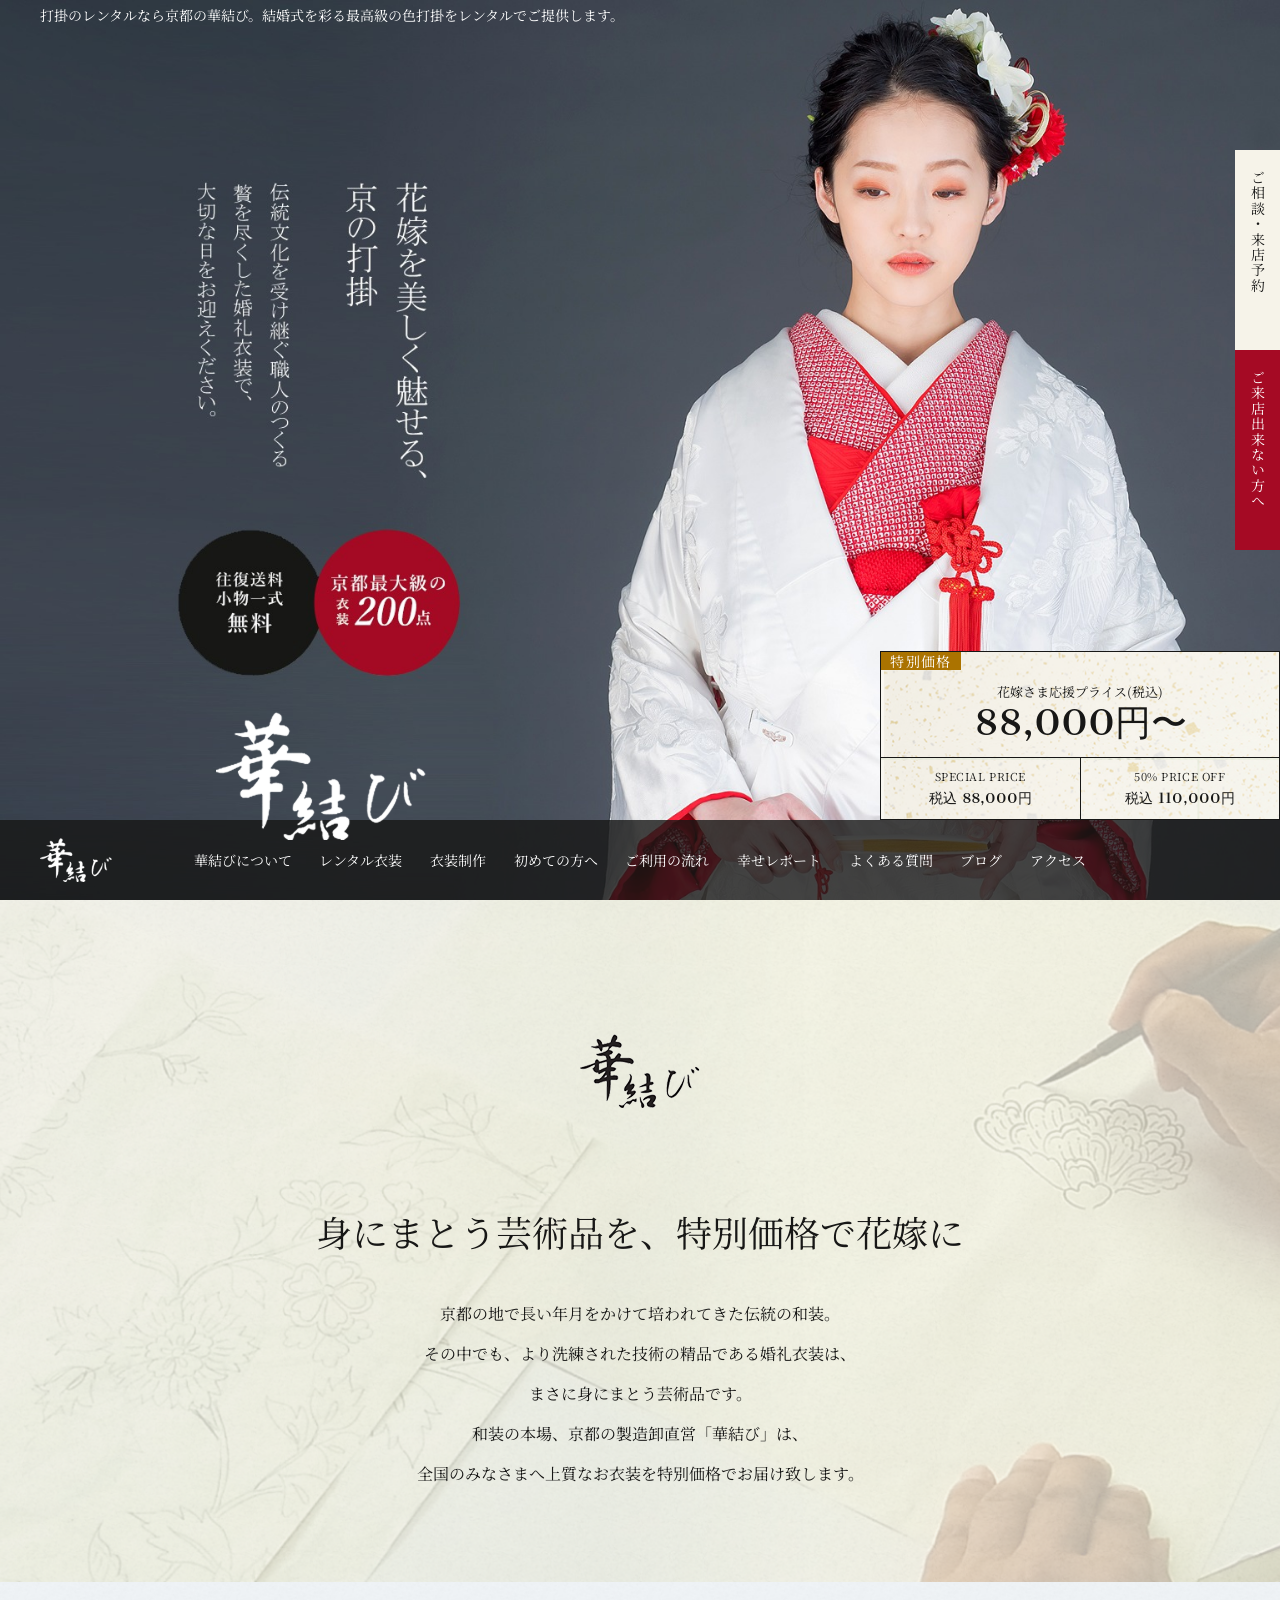
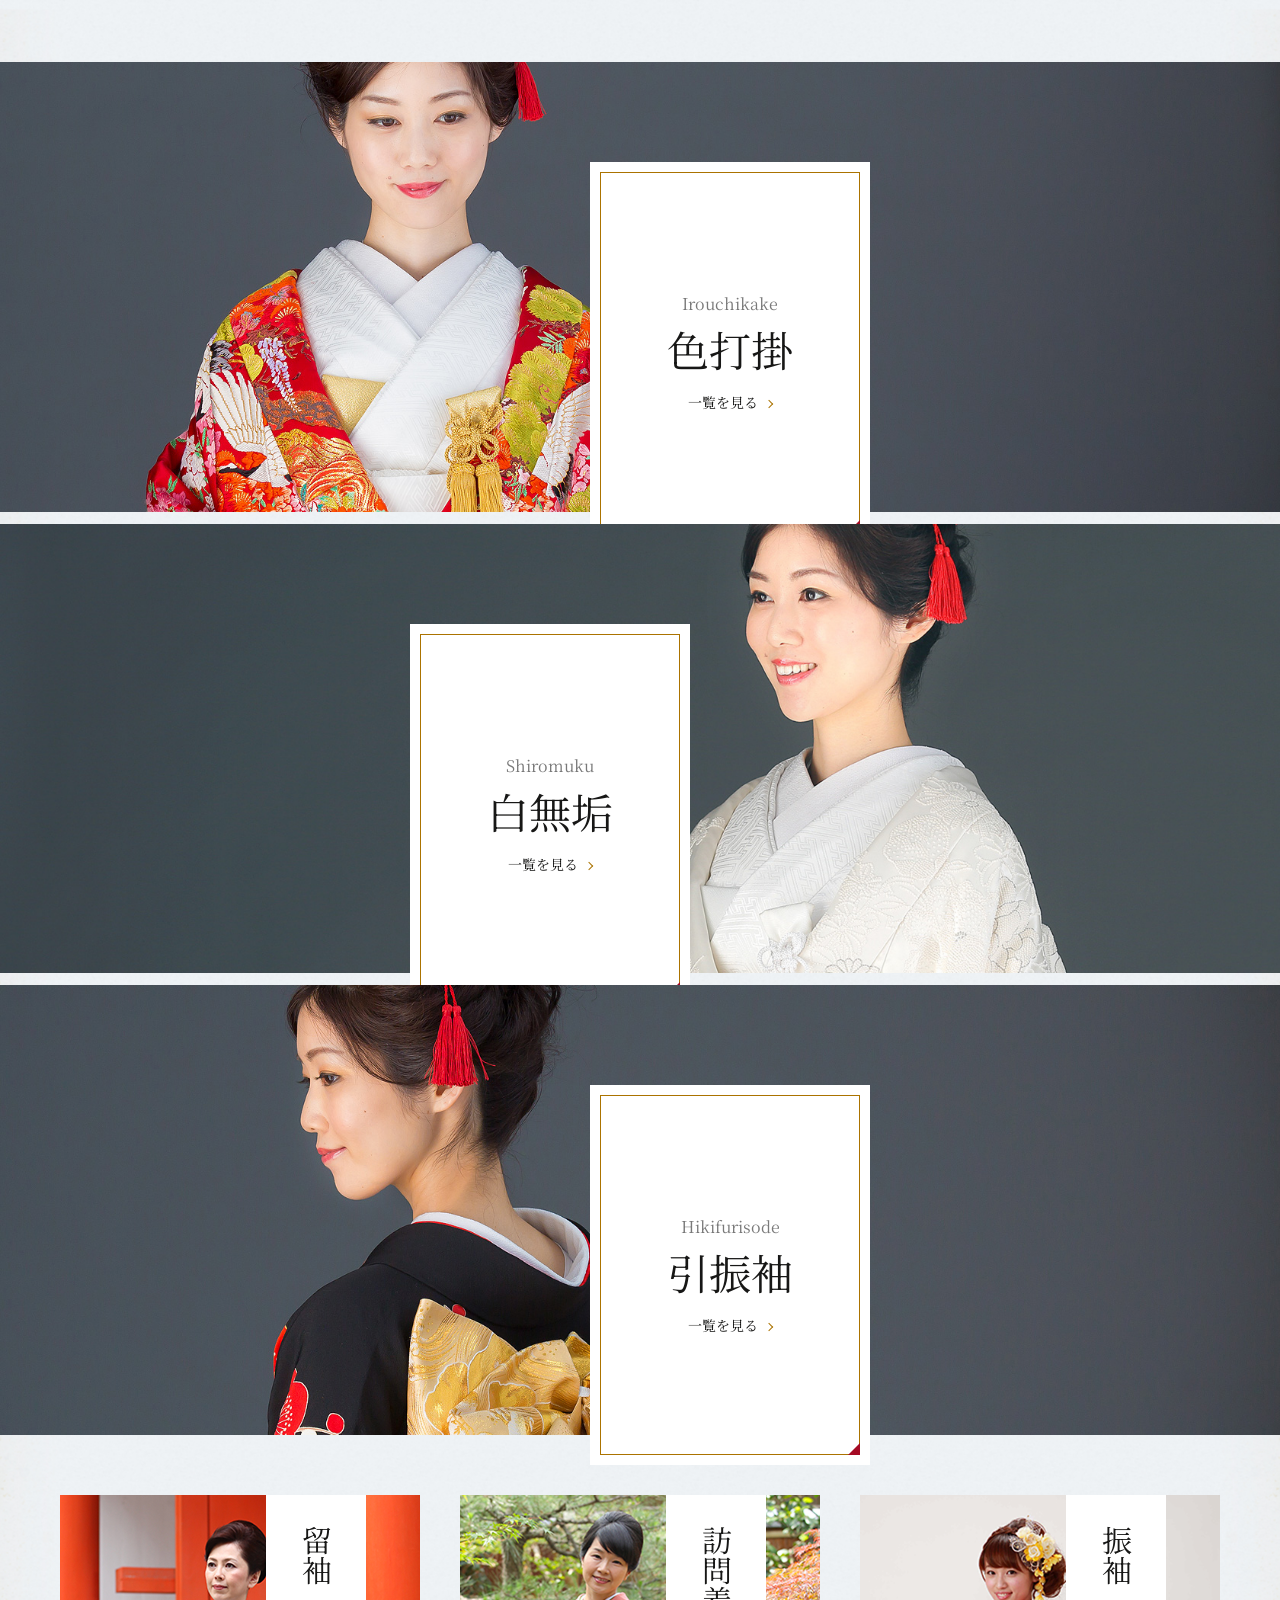
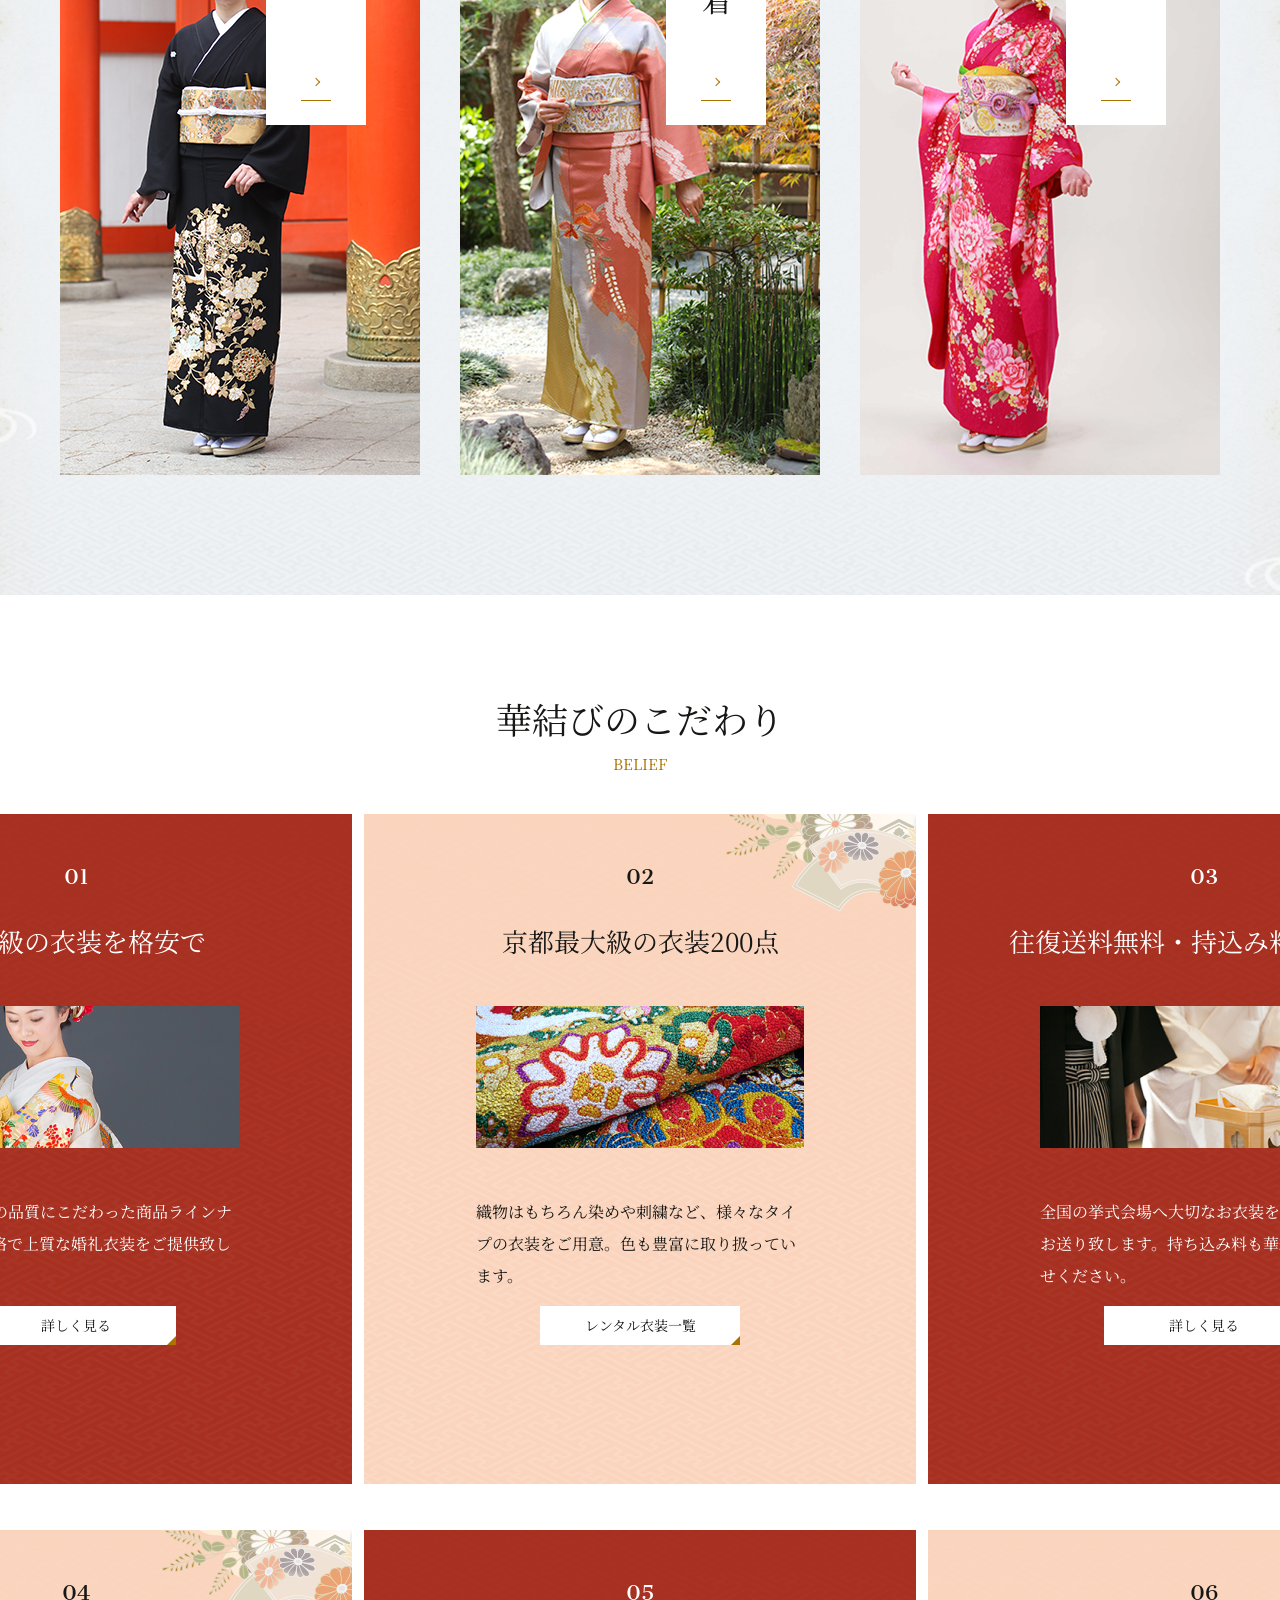
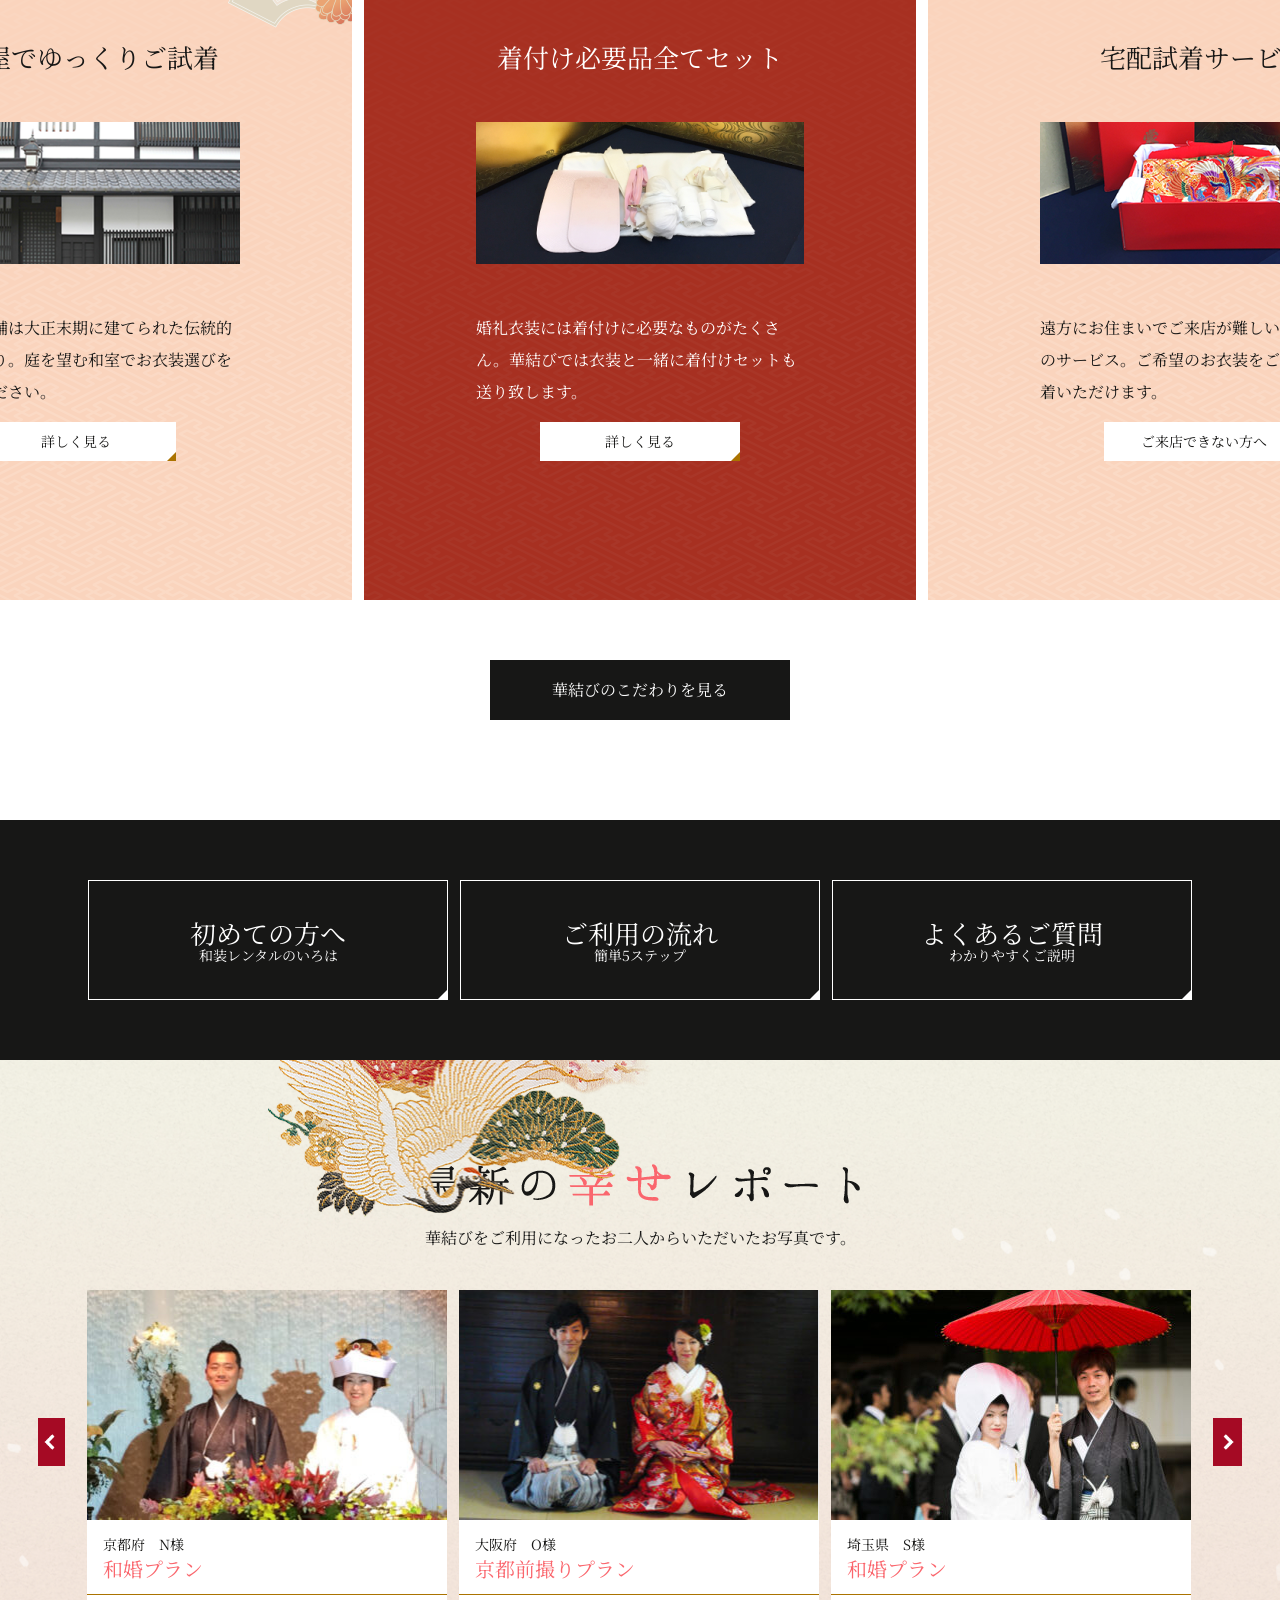
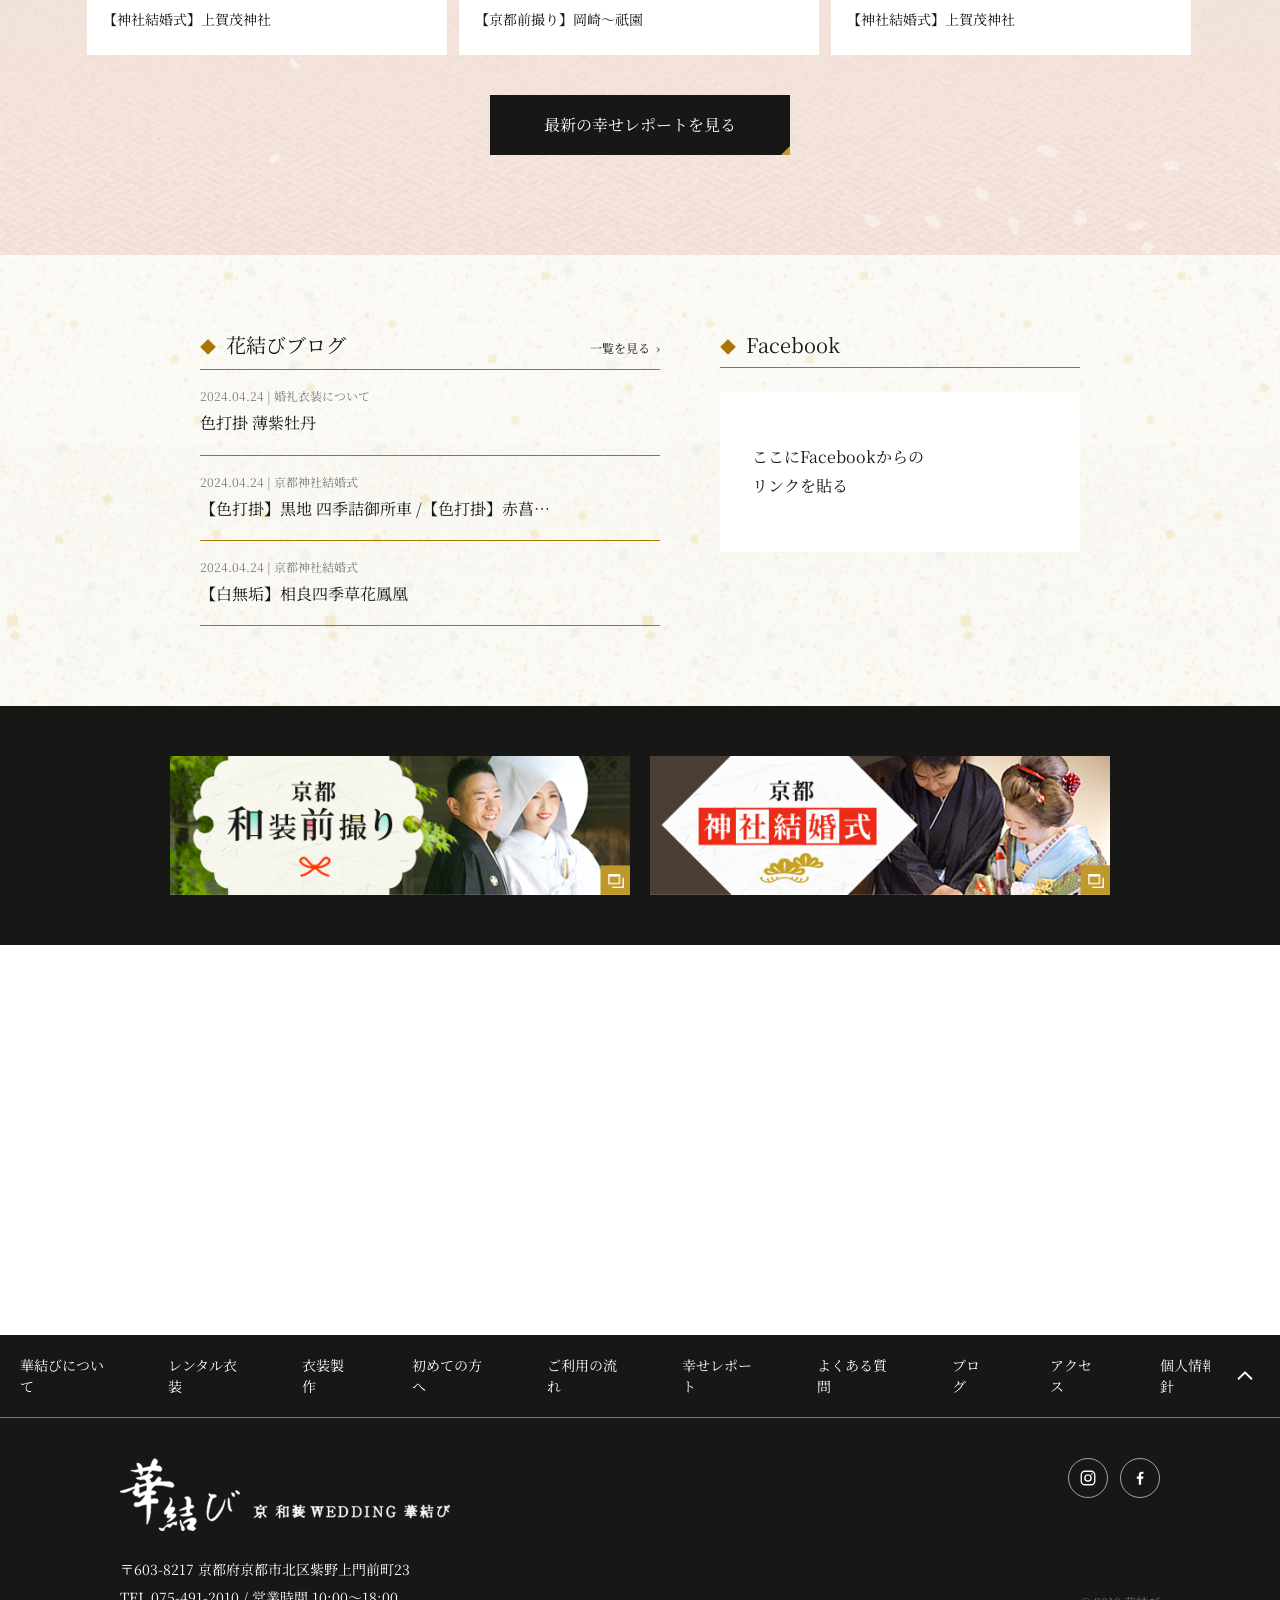
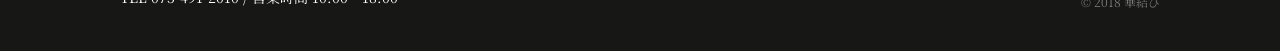
==== index.html @ 70611a01 "feat: 「ご利用の流れ」ページ(pages/flow.html)を作成・完成 STEP1〜5＋末尾の注意事項を p-flow 反復テンプレートで実装。 全5ページの「ご利用の流れ」リンクを flo" ====
<!DOCTYPE html>
<html lang="ja">

<head>
  <meta charset="UTF-8">
  <meta name="viewport" content="width=device-width, initial-scale=1.0">
  <title>華結び-模写</title>
  <link rel="preconnect" href="https://fonts.googleapis.com">
  <link rel="preconnect" href="https://fonts.gstatic.com" crossorigin>
  <link href="https://fonts.googleapis.com/css2?family=Cantata+One&family=Noto+Serif+JP:wght@400&display=swap" rel="stylesheet">

  <link rel="stylesheet" href="css/destyle.css">
  <link rel="stylesheet" href="css/style.css">
</head>

<body>
  <div class="p-mv">
    <div class="l-info">
      <p class="l-info__text">打掛のレンタルなら京都の華結び。結婚式を彩る最高級の色打掛をレンタルでご提供します。</p>
    </div>

    <div class="p-mv__slider">
      <img class="p-mv__slide is-active" src="img/top/img_pc_main01.png" alt="">
      <img class="p-mv__slide" src="img/top/img_pc_main02.png" alt="">
      <img class="p-mv__slide" src="img/top/img_pc_main03.png" alt="">
    </div>

    <header class="l-header">
      <a class="l-header__logo-lg" href="/">
        <img src="img/top/logo_nav01.png" alt="華結び">
      </a>
      <div class="l-header__inner">
        <h1 class="l-header__logo">
          <a href="/">
            <img src="img/top/logo_nav01.png" alt="華結び">
          </a>
        </h1>
        <nav class="l-header__nav">
          <ul class="l-header__list">
            <li class="l-header__item"><a href="pages/about.html">華結びについて</a></li>
            <li class="l-header__item"><a href="pages/rental.html">レンタル衣装</a></li>
            <li class="l-header__item"><a href="pages/production.html">衣装制作</a></li>
            <li class="l-header__item"><a href="pages/first.html">初めての方へ</a></li>
            <li class="l-header__item"><a href="pages/flow.html">ご利用の流れ</a></li>
            <li class="l-header__item"><a href="#">幸せレポート</a></li>
            <li class="l-header__item"><a href="#">よくある質問</a></li>
            <li class="l-header__item"><a href="#">ブログ</a></li>
            <li class="l-header__item"><a href="#">アクセス</a></li>
          </ul>
        </nav>
      </div>
    </header>

    <div class="p-price">
      <p class="p-price__label">特別価格</p>
      <p class="p-price__lead">花嫁さま応援プライス(税込)</p>
      <p class="p-price__main">88,000円〜</p>
      <div class="p-price__cols">
        <div class="p-price__col">
          <p class="p-price__col-label">SPECIAL PRICE</p>
          <p class="p-price__col-value">税込 88,000円</p>
        </div>
        <div class="p-price__col">
          <p class="p-price__col-label">50% PRICE OFF</p>
          <p class="p-price__col-value">税込 110,000円</p>
        </div>
      </div>
    </div>

  </div>

  <!-- サイドバー: ビューポート固定。全ページ共通でスクロール中も右端に残す -->
  <div class="p-side">
    <div class="p-side__item p-side__item--contact">
      <div class="p-side__tab">ご相談・来店予約</div>
      <div class="p-side__panel">
        <p class="p-side__lead">お急ぎの方はお電話で</p>
        <p class="p-side__tel">TEL 075-491-2010</p>
        <p class="p-side__hours">受付時間 9:00-18:00</p>
        <a href="#" class="p-side__btn">ご相談・来店予約</a>
      </div>
    </div>
    <div class="p-side__item p-side__item--mail">
      <div class="p-side__tab">ご来店出来ない方へ</div>
      <div class="p-side__panel">
        <p class="p-side__lead">ご遠方に行けなくても大丈夫。<br>ご自宅に試着を郵送します。</p>
        <a href="#" class="p-side__btn">宅配試着サービス</a>
      </div>
    </div>
  </div>

  <section class="p-intro">
    <div class="p-intro__inner">
      <p class="p-intro__logo">
        <img src="img/top/img_intro01.png" alt="華結び">
      </p>
      <h2 class="p-intro__title">身にまとう芸術品を、特別価格で花嫁に</h2>
      <p class="p-intro__text">
        京都の地で長い年月をかけて培われてきた伝統の和装。<br>
        その中でも、より洗練された技術の精品である婚礼衣装は、<br>
        まさに身にまとう芸術品です。<br>
        和装の本場、京都の製造卸直営「華結び」は、<br>
        全国のみなさまへ上質なお衣装を特別価格でお届け致します。        
      </p>
    </div>
  </section>

  <section class="p-rental">
    <div class="p-rental__inner">

      <ul class="p-rental__bands">
        <li class="p-rental__band">
          <a class="p-rental__band-inner" href="#">
            <img class="p-rental__band-img" src="img/top/bg_list_rental01_pc.jpg" alt="">
            <div class="p-rental__card">
              <p class="p-rental__en">Irouchikake</p>
              <h3 class="p-rental__title">色打掛</h3>
              <p class="p-rental__more">一覧を見る</p>
            </div>
          </a>
        </li>
        <li class="p-rental__band p-rental__band--left">
          <a class="p-rental__band-inner" href="#">
            <img class="p-rental__band-img" src="img/top/bg_list_rental02_pc.png" alt="">
            <div class="p-rental__card">
              <p class="p-rental__en">Shiromuku</p>
              <h3 class="p-rental__title">白無垢</h3>
              <p class="p-rental__more">一覧を見る</p>
            </div>
          </a>
        </li>
        <li class="p-rental__band">
          <a class="p-rental__band-inner" href="#">
            <img class="p-rental__band-img" src="img/top/bg_list_rental03_pc.jpg" alt="">
            <div class="p-rental__card">
              <p class="p-rental__en">Hikifurisode</p>
              <h3 class="p-rental__title">引振袖</h3>
              <p class="p-rental__more">一覧を見る</p>
            </div>
          </a>
        </li>
      </ul>

      <ul class="p-rental__subs">
        <li class="p-rental__sub">
          <a class="p-rental__sub-inner" href="#">
            <img class="p-rental__sub-img" src="img/top/img_sub_rental01.jpg" alt="">
            <span class="p-rental__sub-label"><span class="p-rental__sub-text">留袖</span></span>
          </a>
        </li>
        <li class="p-rental__sub">
          <a class="p-rental__sub-inner" href="#">
            <img class="p-rental__sub-img" src="img/top/img_sub_rental02.jpg" alt="">
            <span class="p-rental__sub-label"><span class="p-rental__sub-text">訪問着</span></span>
          </a>
        </li>
        <li class="p-rental__sub">
          <a class="p-rental__sub-inner" href="#">
            <img class="p-rental__sub-img" src="img/top/img_sub_rental03.jpg" alt="">
            <span class="p-rental__sub-label"><span class="p-rental__sub-text">振袖</span></span>
          </a>
        </li>
      </ul>

    </div>
  </section>

  <section class="p-belief">
    <div class="p-belief__head">
      <h2 class="p-belief__title">華結びのこだわり</h2>
      <p class="p-belief__en">BELIEF</p>
    </div>

    <ul class="p-belief__list">
      <li class="p-belief__item">
        <p class="p-belief__num">01</p>
        <h3 class="p-belief__item-title">最高級の衣装を格安で</h3>
        <img class="p-belief__img" src="img/top/img_belief01.jpg" alt="">
        <p class="p-belief__text">全ての衣装の品質にこだわった商品ラインナップ。低価格で上質な婚礼衣装をご提供致します。</p>
        <a class="p-belief__btn" href="#">詳しく見る</a>
      </li>
      <li class="p-belief__item">
        <p class="p-belief__num">02</p>
        <h3 class="p-belief__item-title">京都最大級の衣装200点</h3>
        <img class="p-belief__img" src="img/top/img_belief02.jpg" alt="">
        <p class="p-belief__text">織物はもちろん染めや刺繍など、様々なタイプの衣装をご用意。色も豊富に取り扱っています。</p>
        <a class="p-belief__btn" href="#">レンタル衣装一覧</a>
      </li>
      <li class="p-belief__item">
        <p class="p-belief__num">03</p>
        <h3 class="p-belief__item-title">往復送料無料・持込み料一部負担</h3>
        <img class="p-belief__img" src="img/top/img_belief03.jpg" alt="">
        <p class="p-belief__text">全国の挙式会場へ大切なお衣装を送料無料でお送り致します。持ち込み料も華結びにお任せください。</p>
        <a class="p-belief__btn" href="#">詳しく見る</a>
      </li>
      <li class="p-belief__item">
        <p class="p-belief__num">04</p>
        <h3 class="p-belief__item-title">京町屋でゆっくりご試着</h3>
        <img class="p-belief__img" src="img/top/img_belief04.jpg" alt="">
        <p class="p-belief__text">華結びの店舗は大正末期に建てられた伝統的な京町家造り。庭を望む和室でお衣装選びをお楽しみください。</p>
        <a class="p-belief__btn" href="#">詳しく見る</a>
      </li>
      <li class="p-belief__item">
        <p class="p-belief__num">05</p>
        <h3 class="p-belief__item-title">着付け必要品全てセット</h3>
        <img class="p-belief__img" src="img/top/img_belief05.jpg" alt="">
        <p class="p-belief__text">婚礼衣装には着付けに必要なものがたくさん。華結びでは衣装と一緒に着付けセットも送り致します。</p>
        <a class="p-belief__btn" href="#">詳しく見る</a>
      </li>
      <li class="p-belief__item">
        <p class="p-belief__num">06</p>
        <h3 class="p-belief__item-title">宅配試着サービス</h3>
        <img class="p-belief__img" src="img/top/img_belief06.jpg" alt="">
        <p class="p-belief__text">遠方にお住まいでご来店が難しい方にも安心のサービス。ご希望のお衣装をご自宅でご試着いただけます。</p>
        <a class="p-belief__btn" href="#">ご来店できない方へ</a>
      </li>
    </ul>

    <div class="p-belief__more">
      <a class="p-belief__more-btn" href="#">華結びのこだわりを見る</a>
    </div>
  </section>

  <section class="p-btn-field">
    <ul class="p-btn-field__list">
      <li class="p-btn-field__item">
        <a class="p-btn-field__btn" href="pages/first.html">
          <span class="p-btn-field__title">初めての方へ</span>
          <span class="p-btn-field__sub">和装レンタルのいろは</span>
        </a>
      </li>
      <li class="p-btn-field__item">
        <a class="p-btn-field__btn" href="pages/flow.html">
          <span class="p-btn-field__title">ご利用の流れ</span>
          <span class="p-btn-field__sub">簡単5ステップ</span>
        </a>
      </li>
      <li class="p-btn-field__item">
        <a class="p-btn-field__btn" href="#">
          <span class="p-btn-field__title">よくあるご質問</span>
          <span class="p-btn-field__sub">わかりやすくご説明</span>
        </a>
      </li>
    </ul>
  </section>

  <section class="p-report">
    <img class="p-report__deco" src="img/top/img_report01.png" alt="">
    <div class="p-report__head">
      <h2 class="p-report__title">
        <img src="img/top/tit_report_pc.png" alt="最新の幸せレポート">
      </h2>
      <p class="p-report__lead">華結びをご利用になったお二人からいただいたお写真です。</p>
    </div>

    <div class="p-report__slider">
      <button class="p-report__arrow p-report__arrow--prev" type="button" aria-label="前へ">
        <img src="img/top/ico_prev01.png" alt="">
      </button>

      <div class="p-report__viewport">
        <ul class="p-report__track">
          <li class="p-report__item">
            <a class="p-report__card" href="#">
              <img class="p-report__img" src="img/top/report01.png" alt="">
              <div class="p-report__body">
                <p class="p-report__place">京都府　N様</p>
                <p class="p-report__plan">和婚プラン</p>
                <p class="p-report__detail">【神社結婚式】上賀茂神社</p>
              </div>
            </a>
          </li>
          <li class="p-report__item">
            <a class="p-report__card" href="#">
              <img class="p-report__img" src="img/top/report02.png" alt="">
              <div class="p-report__body">
                <p class="p-report__place">大阪府　O様</p>
                <p class="p-report__plan">京都前撮りプラン</p>
                <p class="p-report__detail">【京都前撮り】岡崎〜祇園</p>
              </div>
            </a>
          </li>
          <li class="p-report__item">
            <a class="p-report__card" href="#">
              <img class="p-report__img" src="img/top/report03.jpg" alt="">
              <div class="p-report__body">
                <p class="p-report__place">埼玉県　S様</p>
                <p class="p-report__plan">和婚プラン</p>
                <p class="p-report__detail">【神社結婚式】上賀茂神社</p>
              </div>
            </a>
          </li>
          <li class="p-report__item">
            <a class="p-report__card" href="#">
              <img class="p-report__img" src="img/top/report04.jpg" alt="">
              <div class="p-report__body">
                <p class="p-report__place">福岡県　O様</p>
                <p class="p-report__plan">和婚プラン</p>
                <p class="p-report__detail">大原野神社で結婚式</p>
              </div>
            </a>
          </li>
          <li class="p-report__item">
            <a class="p-report__card" href="#">
              <img class="p-report__img" src="img/top/report05.jpg" alt="">
              <div class="p-report__body">
                <p class="p-report__place">兵庫県　S様</p>
                <p class="p-report__plan">京都前撮りプラン</p>
                <p class="p-report__detail">相良刺繍の白無垢</p>
              </div>
            </a>
          </li>
        </ul>
      </div>

      <button class="p-report__arrow p-report__arrow--next" type="button" aria-label="次へ">
        <img src="img/top/ico_next01.png" alt="">
      </button>
    </div>

    <div class="p-report__more">
      <a class="p-report__more-btn" href="#">最新の幸せレポートを見る</a>
    </div>
  </section>

  <section class="p-blog">
    <div class="p-blog__inner">
      <!-- 左: ブログ記事リスト -->
      <div class="p-blog__col p-blog__col--blog">
        <div class="p-blog__head">
          <h2 class="p-blog__title">花結びブログ</h2>
          <a class="p-blog__index" href="#">一覧を見る</a>
        </div>
        <ul class="p-blog__list">
          <li class="p-blog__item">
            <a class="p-blog__link" href="#">
              <p class="p-blog__meta">2024.04.24 | 婚礼衣装について</p>
              <h3 class="p-blog__post-title">色打掛 薄紫牡丹</h3>
            </a>
          </li>
          <li class="p-blog__item">
            <a class="p-blog__link" href="#">
              <p class="p-blog__meta">2024.04.24 | 京都神社結婚式</p>
              <h3 class="p-blog__post-title">【色打掛】黒地 四季詰御所車 /【色打掛】赤菖…</h3>
            </a>
          </li>
          <li class="p-blog__item">
            <a class="p-blog__link" href="#">
              <p class="p-blog__meta">2024.04.24 | 京都神社結婚式</p>
              <h3 class="p-blog__post-title">【白無垢】相良四季草花鳳凰</h3>
            </a>
          </li>
        </ul>
      </div>

      <!-- 右: Facebook -->
      <div class="p-blog__col p-blog__col--fb">
        <div class="p-blog__head">
          <h2 class="p-blog__title">Facebook</h2>
        </div>
        <div class="p-blog__fb">
          <p class="p-blog__fb-text">ここにFacebookからの<br>リンクを貼る</p>
        </div>
      </div>
    </div>
  </section>

  <section class="p-cta">
    <ul class="p-cta__list">
      <li class="p-cta__item">
        <a class="p-cta__link" href="#">
          <img src="img/top/bnr_footer01.jpg" alt="京都 和装前撮り">
        </a>
      </li>
      <li class="p-cta__item">
        <a class="p-cta__link" href="#">
          <img src="img/top/bnr_footer02.jpg" alt="京都 神社結婚式">
        </a>
      </li>
    </ul>
  </section>

  <section class="p-map">
    <iframe
      class="p-map__frame"
      src="https://maps.google.com/maps?q=%E4%B8%8A%E8%B3%80%E8%8C%82%E7%A5%9E%E7%A4%BE&output=embed"
      title="アクセスマップ"
      loading="lazy"
      allowfullscreen></iframe>
  </section>

  <footer class="l-footer">
    <nav class="l-footer__nav">
      <a class="l-footer__pagetop" href="#" aria-label="ページトップへ戻る">
        <svg viewBox="0 0 24 24" width="22" height="22" fill="none" stroke="currentColor" stroke-width="2" aria-hidden="true">
          <path d="M5 15l7-7 7 7" stroke-linecap="round" stroke-linejoin="round" />
        </svg>
      </a>
      <ul class="l-footer__list">
        <li class="l-footer__item"><a href="pages/about.html">華結びについて</a></li>
        <li class="l-footer__item"><a href="pages/rental.html">レンタル衣装</a></li>
        <li class="l-footer__item"><a href="pages/production.html">衣装製作</a></li>
        <li class="l-footer__item"><a href="pages/first.html">初めての方へ</a></li>
        <li class="l-footer__item"><a href="pages/flow.html">ご利用の流れ</a></li>
        <li class="l-footer__item"><a href="#">幸せレポート</a></li>
        <li class="l-footer__item"><a href="#">よくある質問</a></li>
        <li class="l-footer__item"><a href="#">ブログ</a></li>
        <li class="l-footer__item"><a href="#">アクセス</a></li>
        <li class="l-footer__item"><a href="#">個人情報保護方針</a></li>
      </ul>
    </nav>

    <div class="l-footer__body">
      <div class="l-footer__info">
        <p class="l-footer__logo">
          <img src="img/top/logo02.png" alt="京 和装 WEDDING 華結び">
        </p>
        <address class="l-footer__address">
          〒603-8217 京都府京都市北区紫野上門前町23<br>
          TEL 075-491-2010 / 営業時間 10:00〜18:00
        </address>
      </div>

      <div class="l-footer__side">
        <ul class="l-footer__sns">
          <li class="l-footer__sns-item">
            <a class="l-footer__sns-link" href="#" aria-label="Instagram">
              <svg viewBox="0 0 24 24" width="18" height="18" fill="none" stroke="currentColor" stroke-width="1.8" aria-hidden="true">
                <rect x="3" y="3" width="18" height="18" rx="5" />
                <circle cx="12" cy="12" r="4.2" />
                <circle cx="17.2" cy="6.8" r="1.1" fill="currentColor" stroke="none" />
              </svg>
            </a>
          </li>
          <li class="l-footer__sns-item">
            <a class="l-footer__sns-link" href="#" aria-label="Facebook">
              <svg viewBox="0 0 24 24" width="18" height="18" fill="currentColor" aria-hidden="true">
                <path d="M13.5 21v-8h2.7l.4-3.1h-3.1V7.9c0-.9.25-1.5 1.5-1.5h1.6V3.6c-.3 0-1.2-.1-2.3-.1-2.3 0-3.9 1.4-3.9 4v2.4H7.7V13h2.7v8h3.1z" />
              </svg>
            </a>
          </li>
        </ul>
        <p class="l-footer__copy">© 2018 華結び</p>
      </div>
    </div>
  </footer>

  <script src="js/main.js"></script>
</body>

</html>
---- css/destyle.css ----
/*! destyle.css v4.0.1 | MIT License | https://github.com/nicolas-cusan/destyle.css */

/* Reset box-model and set borders */
/* ============================================ */

*,
::before,
::after {
  box-sizing: border-box;
  border-style: solid;
  border-width: 0;
  min-width: 0;
}

/* Document */
/* ============================================ */

/**
 * 1. Correct the line height in all browsers.
 * 2. Prevent adjustments of font size after orientation changes in iOS.
 * 3. Remove gray overlay on links for iOS.
 */

html {
  line-height: 1.15; /* 1 */
  -webkit-text-size-adjust: 100%; /* 2 */
  -webkit-tap-highlight-color: transparent; /* 3*/
}

/* Sections */
/* ============================================ */

/**
 * Remove the margin in all browsers.
 */

body {
  margin: 0;
}

/**
 * Render the `main` element consistently in IE.
 */

main {
  display: block;
}

/* Vertical rhythm */
/* ============================================ */

p,
table,
blockquote,
address,
pre,
iframe,
form,
figure,
dl {
  margin: 0;
}

/* Headings */
/* ============================================ */

h1,
h2,
h3,
h4,
h5,
h6 {
  font-size: inherit;
  font-weight: inherit;
  margin: 0;
}

/* Lists (enumeration) */
/* ============================================ */

ul,
ol {
  margin: 0;
  padding: 0;
  list-style: none;
}

/* Lists (definition) */
/* ============================================ */

dt {
  font-weight: bold;
}

dd {
  margin-left: 0;
}

/* Grouping content */
/* ============================================ */

/**
 * 1. Add the correct box sizing in Firefox.
 * 2. Show the overflow in Edge and IE.
 */

hr {
  box-sizing: content-box; /* 1 */
  height: 0; /* 1 */
  overflow: visible; /* 2 */
  border-top-width: 1px;
  margin: 0;
  clear: both;
  color: inherit;
}

/**
 * 1. Correct the inheritance and scaling of font size in all browsers.
 * 2. Correct the odd `em` font sizing in all browsers.
 */

pre {
  font-family: monospace, monospace; /* 1 */
  font-size: inherit; /* 2 */
}

address {
  font-style: inherit;
}

/* Text-level semantics */
/* ============================================ */

/**
 * Remove the gray background on active links in IE 10.
 */

a {
  background-color: transparent;
  text-decoration: none;
  color: inherit;
}

/**
 * 1. Remove the bottom border in Chrome 57-
 * 2. Add the correct text decoration in Chrome, Edge, IE, Opera, and Safari.
 */

abbr[title] {
  text-decoration: underline dotted; /* 2 */
}

/**
 * Add the correct font weight in Chrome, Edge, and Safari.
 */

b,
strong {
  font-weight: bolder;
}

/**
 * 1. Correct the inheritance and scaling of font size in all browsers.
 * 2. Correct the odd `em` font sizing in all browsers.
 */

code,
kbd,
samp {
  font-family: monospace, monospace; /* 1 */
  font-size: inherit; /* 2 */
}

/**
 * Add the correct font size in all browsers.
 */

small {
  font-size: 80%;
}

/**
 * Prevent `sub` and `sup` elements from affecting the line height in
 * all browsers.
 */

sub,
sup {
  font-size: 75%;
  line-height: 0;
  position: relative;
  vertical-align: baseline;
}

sub {
  bottom: -0.25em;
}

sup {
  top: -0.5em;
}

/* Replaced content */
/* ============================================ */

/**
 * Prevent vertical alignment issues.
 */

svg,
img,
embed,
object,
iframe {
  vertical-align: bottom;
}

/* Forms */
/* ============================================ */

/**
 * Reset form fields to make them styleable.
 * 1. Make form elements stylable across systems iOS especially.
 * 2. Inherit text-transform from parent.
 */

button,
input,
optgroup,
select,
textarea {
  -webkit-appearance: none; /* 1 */
  appearance: none;
  vertical-align: middle;
  color: inherit;
  font: inherit;
  background: transparent;
  padding: 0;
  margin: 0;
  border-radius: 0;
  text-align: inherit;
  text-transform: inherit; /* 2 */
}

/**
 * Correct cursors for clickable elements.
 */

button,
[type="button"],
[type="reset"],
[type="submit"] {
  cursor: pointer;
}

button:disabled,
[type="button"]:disabled,
[type="reset"]:disabled,
[type="submit"]:disabled {
  cursor: default;
}

/**
 * Improve outlines for Firefox and unify style with input elements & buttons.
 */

:-moz-focusring {
  outline: auto;
}

select:disabled {
  opacity: inherit;
}

/**
 * Remove padding
 */

option {
  padding: 0;
}

/**
 * Reset to invisible
 */

fieldset {
  margin: 0;
  padding: 0;
  min-width: 0;
}

legend {
  padding: 0;
}

/**
 * Add the correct vertical alignment in Chrome, Firefox, and Opera.
 */

progress {
  vertical-align: baseline;
}

/**
 * Remove the default vertical scrollbar in IE 10+.
 */

textarea {
  overflow: auto;
}

/**
 * Correct the cursor style of increment and decrement buttons in Chrome.
 */

[type="number"]::-webkit-inner-spin-button,
[type="number"]::-webkit-outer-spin-button {
  height: auto;
}

/**
 * Correct the outline style in Safari.
 */

[type="search"] {
  outline-offset: -2px; /* 1 */
}

/**
 * Remove the inner padding in Chrome and Safari on macOS.
 */

[type="search"]::-webkit-search-decoration {
  -webkit-appearance: none;
}

/**
 * 1. Correct the inability to style clickable types in iOS and Safari.
 * 2. Fix font inheritance.
 */

::-webkit-file-upload-button {
  -webkit-appearance: button; /* 1 */
  font: inherit; /* 2 */
}

/**
 * Fix appearance for Firefox
 */
[type="number"] {
  -moz-appearance: textfield;
}

/**
 * Clickable labels
 */

label[for] {
  cursor: pointer;
}

/* Interactive */
/* ============================================ */

/*
 * Add the correct display in Edge, IE 10+, and Firefox.
 */

details {
  display: block;
}

/*
 * Add the correct display in all browsers.
 */

summary {
  display: list-item;
}

/*
 * Remove outline for editable content.
 */

[contenteditable]:focus {
  outline: auto;
}

/* Tables */
/* ============================================ */

/**
1. Correct table border color inheritance in all Chrome and Safari.
*/

table {
  border-color: inherit; /* 1 */
  border-collapse: collapse;
}

caption {
  text-align: left;
}

td,
th {
  vertical-align: top;
  padding: 0;
}

th {
  text-align: left;
  font-weight: bold;
}
---- css/style.css ----
@charset "UTF-8";
html {
  font-size: 62.5%;
  scroll-behavior: smooth;
}

body {
  color: #171716;
  background-color: #ffffff;
  font-family: "Noto Serif JP", serif;
  font-weight: 400;
  font-size: 1.6rem;
  line-height: 1.5;
}

img {
  max-width: 100%;
  height: auto;
}

.l-header {
  position: absolute;
  left: 0;
  bottom: 0;
  width: 100%;
  height: 8rem;
  z-index: 30;
  background-color: rgba(23, 23, 22, 0.8);
  color: #ffffff;
}
.l-header__inner {
  display: flex;
  align-items: center;
  justify-content: space-between;
  height: 100%;
  padding: 0 4rem;
}
.l-header__inner::after {
  content: "";
  width: 14rem;
}
.l-header__logo {
  width: 14rem;
  line-height: 0;
}
.l-header__logo img {
  height: 4.4rem;
  width: auto;
}
.l-header__logo-lg {
  position: absolute;
  left: 21.6rem;
  bottom: 6rem;
  width: 21rem;
  line-height: 0;
}
.l-header__logo-lg img {
  width: 100%;
}
.l-header:not(.is-fixed):not(.l-header--page) .l-header__logo {
  visibility: hidden;
}
.l-header.is-fixed {
  position: fixed;
  top: 0;
  bottom: auto;
}
.l-header--page {
  position: fixed;
  top: 0;
  bottom: auto;
}
.l-header.is-fixed .l-header__logo-lg {
  display: none;
}
.l-header__nav {
  flex: 1;
}
.l-header__list {
  display: flex;
  align-items: center;
  justify-content: space-around;
}
.l-header__item {
  font-size: 1.4rem;
}
.l-header__item a {
  color: #ffffff;
}

.l-info {
  position: absolute;
  top: 0.8rem;
  left: 4rem;
  z-index: 30;
  max-width: 60rem;
  color: #ffffff;
}
.l-info__text {
  font-size: 1.4rem;
  line-height: 1;
  letter-spacing: 0;
}

.l-main {
  padding-top: 8rem;
}

.l-breadcrumb {
  max-width: 168rem;
  margin-inline: auto;
  margin-block: 6rem;
  padding: 6rem 0 1.2rem 41rem;
  color: #9e8846;
  font-size: 1.2rem;
}
.l-breadcrumb__list {
  display: flex;
  flex-wrap: wrap;
  align-items: center;
}
.l-breadcrumb__item {
  display: flex;
  align-items: center;
}
.l-breadcrumb__item:not(:first-child)::before {
  content: "";
  width: 0.4rem;
  height: 0.4rem;
  margin: 0 1rem;
  border-top: 1px solid currentColor;
  border-right: 1px solid currentColor;
  transform: rotate(45deg);
}
.l-breadcrumb__item a {
  color: #171716;
}

.l-footer {
  position: relative;
  background-color: #171716;
  color: #ffffff;
}
.l-footer__pagetop {
  position: absolute;
  top: 50%;
  right: 0;
  transform: translateY(-50%);
  z-index: 1;
  display: flex;
  align-items: center;
  justify-content: center;
  width: 7rem;
  height: 7rem;
  background-color: #171716;
  color: #ffffff;
}
.l-footer__pagetop.is-fixed {
  position: fixed;
  top: auto;
  right: 0;
  bottom: 2.3rem;
  transform: none;
  z-index: 90;
}
.l-footer__nav {
  position: relative;
  display: flex;
  align-items: center;
  min-height: 8rem;
  border-bottom: 1px solid #ab7300;
}
.l-footer__list {
  display: flex;
  justify-content: center;
  gap: 6rem;
  width: 100%;
  padding: 2rem;
  font-size: 1.4rem;
}
.l-footer__body {
  display: flex;
  justify-content: space-between;
  width: 104rem;
  margin: 0 auto;
  padding: 4rem 0;
}
.l-footer__logo img {
  width: 33rem;
}
.l-footer__address {
  margin-top: 2.4rem;
  font-size: 1.4rem;
  line-height: 2;
}
.l-footer__side {
  display: flex;
  flex-direction: column;
  align-items: flex-end;
  justify-content: space-between;
}
.l-footer__sns {
  display: flex;
  gap: 1.2rem;
}
.l-footer__sns-link {
  display: flex;
  align-items: center;
  justify-content: center;
  width: 4rem;
  height: 4rem;
  border: 1px solid rgba(255, 255, 255, 0.6);
  border-radius: 50%;
  color: #ffffff;
}
.l-footer__copy {
  color: #797979;
  font-size: 1.2rem;
}

.p-mv {
  position: relative;
  height: 100vh;
}
.p-mv__slider {
  position: absolute;
  inset: 0;
}
.p-mv__slide {
  position: absolute;
  inset: 0;
  width: 100%;
  height: 100%;
  -o-object-fit: cover;
     object-fit: cover;
  opacity: 0;
  transition: opacity 1s ease;
}
.p-mv__slide.is-active {
  opacity: 1;
}

.p-side {
  position: fixed;
  top: 15rem;
  right: 0;
  z-index: 40;
  overflow: hidden;
}
.p-side__item {
  display: flex;
  align-items: stretch;
  height: 20rem;
  transform: translateX(24rem);
  transition: transform 0.3s ease;
}
.p-side__item:hover {
  transform: translateX(0);
}
.p-side__tab {
  display: flex;
  align-items: center;
  writing-mode: vertical-rl;
  padding: 2rem 1.2rem;
  font-size: 1.4rem;
  letter-spacing: 0.1em;
  cursor: pointer;
}
.p-side__panel {
  display: flex;
  flex-direction: column;
  justify-content: center;
  width: 24rem;
  padding: 2.4rem 2rem;
  text-align: center;
}
.p-side__item--contact .p-side__tab, .p-side__item--contact .p-side__panel {
  background-color: #f6f3e9;
  color: #171716;
}
.p-side__item--mail .p-side__tab, .p-side__item--mail .p-side__panel {
  background-color: #a50a24;
  color: #ffffff;
}
.p-side__lead {
  font-size: 1.4rem;
  line-height: 1.8;
}
.p-side__tel {
  margin-top: 0.8rem;
  font-family: "Cantata One", serif;
  font-size: 2.2rem;
}
.p-side__hours {
  font-size: 1.2rem;
}
.p-side__btn {
  display: inline-block;
  margin-top: 1.6rem;
  padding: 1rem 2rem;
  background-color: #ab7300;
  background-image: url("../img/top/bg_btn01.png");
  background-size: cover;
  background-position: center;
  color: #ffffff;
  font-size: 1.4rem;
}

.p-page-title {
  padding-top: 10rem;
  padding-bottom: 9rem;
  text-align: center;
}
.p-page-title__text {
  font-size: 3rem;
  line-height: 1;
  letter-spacing: 0.1em;
}
.p-page-title__line {
  display: block;
  width: 7rem;
  height: 1px;
  margin: 2.5rem auto 0;
  background-color: #ab7300;
}

.p-about-section {
  max-width: 168rem;
  margin-inline: auto;
}

.p-about-section + .p-about-section {
  margin-top: 6rem;
}

.p-about-intro {
  padding: 10rem 12rem 12rem;
  background-image: url("../img/about/bg_intro01_pc.png");
  background-size: cover;
  background-position: center;
  text-align: center;
}
.p-about-intro__catch {
  font-size: 2.8rem;
  line-height: 1;
  letter-spacing: 0.08em;
}
.p-about-intro__text {
  margin-top: 4rem;
  font-size: 1.6rem;
  line-height: 2.4;
}

.p-about-card {
  text-align: center;
}
.p-about-card__num {
  font-family: "Cantata One", serif;
  font-size: 2rem;
}
.p-about-card__title {
  margin-top: 1.2rem;
  font-size: 2.4rem;
}
.p-about-card__text {
  margin-top: 2.4rem;
  font-size: 1.4rem;
  line-height: 2;
  text-align: left;
}
.p-about-card__btn {
  position: relative;
  display: inline-block;
  margin-top: 3rem;
  padding: 1.4rem 6rem;
  border: 1px solid #171716;
  font-size: 1.4rem;
}
.p-about-card__btn::after {
  content: "";
  position: absolute;
  right: 0;
  bottom: 0;
  border-style: solid;
  border-width: 0 0 0.9rem 0.9rem;
  border-color: transparent transparent #ab7300 transparent;
}

.p-about-block {
  position: relative;
  min-height: 68rem;
  background-size: cover;
  background-position: center;
}
.p-about-block__card {
  position: absolute;
  top: 7rem;
  width: 54rem;
  min-height: 54rem;
  padding: 4rem;
  display: flex;
  flex-direction: column;
  justify-content: center;
  background-color: #ffffff;
}
.p-about-block--01 {
  background-image: url("../img/about/bg_about01.png");
}
.p-about-block--01 .p-about-block__card {
  left: 87rem;
}
.p-about-block--06 {
  background-image: url("../img/about/bg_about06.png");
}
.p-about-block--06 .p-about-block__card {
  left: 30rem;
}

.p-about-cols {
  display: flex;
  align-items: center;
}
.p-about-cols__text {
  width: 79rem;
  padding-inline: 12rem;
}
.p-about-cols__img {
  width: 89rem;
}
.p-about-cols__img img {
  display: block;
  width: 100%;
}
.p-about-cols--reverse {
  flex-direction: row-reverse;
}

.p-price {
  position: absolute;
  right: 0;
  bottom: 8rem;
  z-index: 10;
  width: 40rem;
  padding-top: 1.8rem;
  border: 1px solid #171716;
  background-image: url("../img/top/bg_limited01.jpg");
  background-size: cover;
  background-position: center;
  background-color: #e3e0ce;
  color: #171716;
  text-align: center;
}
.p-price__label {
  position: absolute;
  top: 0;
  left: 0;
  display: flex;
  align-items: center;
  justify-content: center;
  width: 8rem;
  height: 1.8rem;
  background-color: #ab7300;
  color: #ffffff;
  font-size: 1.4rem;
  line-height: 1;
  letter-spacing: 0.1em;
}
.p-price__lead {
  margin-top: 1.2rem;
  font-size: 1.3rem;
}
.p-price__main {
  padding-bottom: 1.2rem;
  font-family: "Cantata One", serif;
  font-size: 3.6rem;
  line-height: 1.2;
}
.p-price__cols {
  display: flex;
  border-top: 1px solid #171716;
  color: #171716;
}
.p-price__col {
  flex: 1;
  padding: 1rem 0.5rem;
}
.p-price__col + .p-price__col {
  border-left: 1px solid #171716;
}
.p-price__col-label {
  font-size: 1.1rem;
  letter-spacing: 0.05em;
}
.p-price__col-value {
  margin-top: 0.4rem;
  font-family: "Cantata One", serif;
  font-size: 1.4rem;
}

.p-intro {
  padding-top: 13.4rem;
  padding-bottom: 8.8rem;
  background-image: url("../img/top/bg_intro02.png");
  background-size: cover;
  background-position: center;
  background-repeat: no-repeat;
  text-align: center;
}
.p-intro__logo {
  line-height: 0;
}
.p-intro__logo img {
  width: 12rem;
}
.p-intro__title {
  margin-top: 10.6rem;
  font-size: 3.6rem;
  line-height: 1;
}
.p-intro__text {
  margin-top: 4.4rem;
  font-size: 1.6rem;
  line-height: 4rem;
}

.p-rental {
  padding: 8rem 0 12rem;
  background-image: url("../img/top/bg_rental02.jpg");
  background-size: cover;
  background-position: center;
  background-repeat: no-repeat;
}
.p-rental__bands {
  display: flex;
  flex-direction: column;
  gap: 1.2rem;
  width: 168rem;
  max-width: 100%;
  margin-inline: auto;
}
.p-rental__band {
  position: relative;
}
.p-rental__band-inner {
  display: block;
  position: relative;
}
.p-rental__band-img {
  display: block;
  width: 100%;
}
.p-rental__card {
  position: absolute;
  top: 10rem;
  right: 41rem;
  display: flex;
  flex-direction: column;
  justify-content: center;
  align-items: center;
  width: 28rem;
  height: 38rem;
  background-color: #ffffff;
  text-align: center;
}
.p-rental__card::before {
  content: "";
  position: absolute;
  inset: 1rem;
  border: 1px solid #ab7300;
  pointer-events: none;
}
.p-rental__band--left .p-rental__card {
  right: auto;
  left: 41rem;
}
.p-rental__en {
  font-size: 1.6rem;
  line-height: 2.1rem;
  color: #797979;
}
.p-rental__title {
  margin-top: 0.8rem;
  font-size: 4.2rem;
  line-height: 5.5rem;
}
.p-rental__more {
  margin-top: 1.6rem;
  font-size: 1.4rem;
  line-height: 1.8rem;
}
.p-rental__more::after {
  content: "";
  display: inline-block;
  width: 0.6rem;
  height: 0.6rem;
  margin-left: 0.8rem;
  border-top: 1px solid #ab7300;
  border-right: 1px solid #ab7300;
  transform: rotate(45deg);
  vertical-align: middle;
}
.p-rental__card::after {
  content: "";
  position: absolute;
  right: 1rem;
  bottom: 1rem;
  border-style: solid;
  border-width: 0 0 1.2rem 1.2rem;
  border-color: transparent transparent #a50a24 transparent;
}
.p-rental__subs {
  display: flex;
  justify-content: center;
  gap: 4rem;
  margin: 6rem auto 0;
}
.p-rental__sub {
  flex-shrink: 0;
  width: 36rem;
}
.p-rental__sub-inner {
  display: block;
  position: relative;
}
.p-rental__sub-img {
  display: block;
  width: 100%;
}
.p-rental__sub-label {
  position: absolute;
  top: 0;
  right: 5.4rem;
  width: 10rem;
  height: 23rem;
  background-color: #ffffff;
}
.p-rental__sub-text {
  position: absolute;
  top: 3rem;
  left: 50%;
  transform: translateX(-50%);
  writing-mode: vertical-rl;
  font-size: 3rem;
  line-height: 3.9rem;
}
.p-rental__sub-label::before {
  content: "";
  position: absolute;
  bottom: 4rem;
  left: 50%;
  width: 0.6rem;
  height: 0.6rem;
  border-top: 1px solid #ab7300;
  border-right: 1px solid #ab7300;
  transform: translateX(-50%) rotate(45deg);
}
.p-rental__sub-label::after {
  content: "";
  position: absolute;
  bottom: 2.4rem;
  left: 50%;
  width: 3rem;
  transform: translateX(-50%);
  border-top: 1px solid #ab7300;
}

.rental-page {
  background-color: #f1f4f7;
}

.p-costume + .p-costume {
  margin-top: 5rem;
}
.p-costume__inner {
  position: relative;
  width: 168rem;
  max-width: 100%;
  margin-inline: auto;
}
.p-costume__img {
  display: block;
  width: 100%;
}
.p-costume__box {
  position: absolute;
  top: 7.5rem;
  left: 100rem;
  width: 57rem;
  min-height: 53rem;
  padding: 1rem;
  display: flex;
  flex-direction: column;
  justify-content: center;
  align-items: center;
  text-align: center;
  background-color: #ffffff;
}
.p-costume--reverse .p-costume__box {
  left: 11rem;
}
.p-costume__box::before {
  content: "";
  position: absolute;
  inset: 1rem;
  border: 1px solid #ab7300;
  pointer-events: none;
}
.p-costume__title {
  font-size: 4.2rem;
  line-height: 5.6rem;
}
.p-costume__text {
  width: 41rem;
  margin-top: 3rem;
  font-size: 1.8rem;
  line-height: 3.6rem;
  text-align: left;
}
.p-costume__more {
  position: relative;
  display: inline-block;
  margin-top: 2.4rem;
  font-size: 1.4rem;
  line-height: 1.8rem;
}
.p-costume__more::before {
  content: "";
  position: absolute;
  left: 0;
  bottom: -0.4rem;
  width: 100%;
  height: 1px;
  background-color: #ab7300;
  transform-origin: center;
  transition: transform 0.3s ease;
}
.p-costume__more:hover::before {
  transform: scaleX(0);
}
.p-costume__more::after {
  content: "";
  display: inline-block;
  width: 0.6rem;
  height: 0.6rem;
  margin-left: 0.8rem;
  border-top: 1px solid #ab7300;
  border-right: 1px solid #ab7300;
  transform: rotate(45deg);
  vertical-align: middle;
}

.p-costume-cols {
  display: flex;
  align-items: stretch;
  width: 110rem;
  max-width: 100%;
  margin-inline: auto;
}
.p-costume + .p-costume-cols {
  margin-top: 18rem;
}
.p-costume-cols--reverse {
  flex-direction: row-reverse;
}
.p-costume-cols__img {
  width: 55rem;
}
.p-costume-cols__img img {
  display: block;
  width: 100%;
}
.p-costume-cols__box {
  position: relative;
  width: 55rem;
  padding: 1rem;
  display: flex;
  flex-direction: column;
  justify-content: center;
  align-items: center;
  text-align: center;
  background-color: #ffffff;
}
.p-costume-cols__box::before {
  content: "";
  position: absolute;
  inset: 1rem;
  border: 1px solid #ab7300;
  pointer-events: none;
}
.p-costume-cols__title {
  font-size: 4.2rem;
  line-height: 5.6rem;
}
.p-costume-cols__text {
  width: 41rem;
  margin-top: 3rem;
  font-size: 1.8rem;
  line-height: 3.6rem;
  text-align: left;
}
.p-costume-cols__more {
  position: relative;
  display: inline-block;
  margin-top: 2.4rem;
  font-size: 1.4rem;
  line-height: 1.8rem;
}
.p-costume-cols__more::before {
  content: "";
  position: absolute;
  left: 0;
  bottom: -0.4rem;
  width: 100%;
  height: 1px;
  background-color: #ab7300;
  transform-origin: center;
  transition: transform 0.3s ease;
}
.p-costume-cols__more:hover::before {
  transform: scaleX(0);
}
.p-costume-cols__more::after {
  content: "";
  display: inline-block;
  width: 0.6rem;
  height: 0.6rem;
  margin-left: 0.8rem;
  border-top: 1px solid #ab7300;
  border-right: 1px solid #ab7300;
  transform: rotate(45deg);
  vertical-align: middle;
}

.p-costume-cols + .l-breadcrumb {
  margin-top: 2rem;
  padding-top: 0;
}

.p-production-nav {
  padding-block: 10rem;
}
.p-production-nav__list {
  display: flex;
  justify-content: center;
  gap: 4rem;
}
.p-production-nav__btn {
  position: relative;
  display: flex;
  justify-content: center;
  align-items: center;
  width: 30rem;
  padding-block: 2rem;
  border: 1px solid #171716;
  font-size: 1.6rem;
  line-height: 1.8rem;
}
.p-production-nav__btn::after {
  content: "";
  position: absolute;
  top: 50%;
  right: 2rem;
  width: 0.7rem;
  height: 0.7rem;
  border-bottom: 1px solid #171716;
  border-right: 1px solid #171716;
  transform: translateY(-70%) rotate(45deg);
}

.p-production-lead {
  scroll-margin-top: calc(8rem + 2rem);
}
.p-production-step + .p-production-lead {
  margin-top: 12rem;
}
.p-production-lead__inner {
  width: 110rem;
  max-width: 100%;
  margin-inline: auto;
  border-top: 1px solid #171716;
  padding-top: 6rem;
  text-align: center;
}
.p-production-lead__title {
  font-size: 3.6rem;
  line-height: 3.6rem;
}
.p-production-lead__lead {
  margin-top: 4rem;
  font-size: 1.6rem;
  line-height: 4rem;
}

.p-production-step {
  width: 110rem;
  max-width: 100%;
  margin-inline: auto;
  margin-top: 5rem;
}
.p-production-step__head {
  position: relative;
  padding: 1.4rem 0;
  background-color: #f1f4f7;
  text-align: center;
}
.p-production-step__num {
  position: absolute;
  left: 2.4rem;
  top: 50%;
  transform: translateY(-50%);
  font-size: 2rem;
}
.p-production-step__title {
  font-size: 2.4rem;
  line-height: 1.4;
}
.p-production-step__text {
  margin-top: 2.4rem;
  font-size: 1.6rem;
  line-height: 3.2rem;
}
.p-production-step__photos {
  margin-top: 2.4rem;
}
.p-production-step__img {
  display: block;
  width: 100%;
}

.p-production-technic {
  width: 110rem;
  max-width: 100%;
  margin-inline: auto;
  margin-top: 6rem;
}
.p-production-technic__list {
  display: grid;
  grid-template-columns: repeat(2, 1fr);
  -moz-column-gap: 4rem;
       column-gap: 4rem;
  row-gap: 6rem;
}
.p-production-technic__img {
  display: block;
  width: 100%;
}
.p-production-technic__title {
  margin-top: 2.4rem;
  font-size: 2.4rem;
  line-height: 1.4;
  text-align: center;
}
.p-production-technic__text {
  margin-top: 2rem;
  font-size: 1.6rem;
  line-height: 3.2rem;
}

.p-first-main__img {
  display: block;
  width: 100%;
}

.p-first-iroha {
  width: 168rem;
  max-width: 100%;
  margin-inline: auto;
  margin-top: 4rem;
  display: flex;
  flex-direction: column;
  justify-content: center;
  align-items: center;
  min-height: 46.4rem;
  padding-inline: 2rem;
  background: url("../img/first/bg_iroha01.jpg") center/cover no-repeat;
  text-align: center;
}
.p-first-iroha__title {
  font-size: 3.2rem;
  line-height: 4.2rem;
}
.p-first-iroha__text {
  margin-top: 4rem;
  font-size: 1.6rem;
  line-height: 4.2rem;
}

.p-first-type {
  width: 110rem;
  max-width: 100%;
  margin-inline: auto;
  margin-top: 10rem;
}
.p-first-type__heading {
  font-size: 3.2rem;
  line-height: 1.4;
  text-align: center;
}
.p-first-type__list {
  display: grid;
  grid-template-columns: repeat(3, 1fr);
  -moz-column-gap: 5rem;
       column-gap: 5rem;
  margin-top: 6rem;
}
.p-first-type__img {
  display: block;
  width: 100%;
}
.p-first-type__title {
  margin-top: 3rem;
  font-size: 2.4rem;
  line-height: 1.4;
  text-align: center;
}
.p-first-type__text {
  margin-top: 2.4rem;
  font-size: 1.6rem;
  line-height: 3.2rem;
}
.p-first-type__btn {
  position: relative;
  display: flex;
  justify-content: center;
  align-items: center;
  margin-top: 4rem;
  padding-block: 1.6rem;
  background-color: #171716;
  color: #ffffff;
  font-size: 1.6rem;
  line-height: 1.8rem;
}
.p-first-type__btn::after {
  content: "";
  position: absolute;
  right: 0;
  bottom: 0;
  width: 1.4rem;
  height: 1.4rem;
  background-color: #ab7300;
  clip-path: polygon(100% 0, 100% 100%, 0 100%);
}

.p-first-choice {
  width: 110rem;
  max-width: 100%;
  margin-inline: auto;
  margin-top: 10rem;
  padding-top: 6rem;
  border-top: 1px solid #e3e0ce;
}
.p-first-choice__heading {
  font-size: 3.2rem;
  line-height: 1.4;
  text-align: center;
}
.p-first-choice__list {
  margin-top: 6rem;
}
.p-first-choice__item {
  display: flex;
  align-items: center;
  -moz-column-gap: 5rem;
       column-gap: 5rem;
}
.p-first-choice__item + .p-first-choice__item {
  margin-top: 6rem;
}
.p-first-choice__item--reverse {
  flex-direction: row-reverse;
}
.p-first-choice__img {
  flex-shrink: 0;
  width: 21rem;
}
.p-first-choice__img img {
  display: block;
  width: 100%;
}
.p-first-choice__body {
  flex: 1;
}
.p-first-choice__title {
  font-size: 2.4rem;
  line-height: 1.4;
}
.p-first-choice__text {
  margin-top: 2.4rem;
  font-size: 1.6rem;
  line-height: 3.2rem;
}

.p-first-option {
  width: 110rem;
  max-width: 100%;
  margin-inline: auto;
  margin-top: 10rem;
  padding-top: 6rem;
  border-top: 1px solid #e3e0ce;
}
.p-first-option__heading {
  font-size: 3.2rem;
  line-height: 1.4;
  text-align: center;
}
.p-first-option__lead {
  margin-top: 3rem;
  font-size: 1.6rem;
  line-height: 1.6;
  text-align: center;
}
.p-first-option__group {
  margin-top: 5rem;
}
.p-first-option__block + .p-first-option__block {
  margin-top: 4rem;
  padding-top: 4rem;
  border-top: 1px solid #171716;
}
.p-first-option__subtitle {
  display: flex;
  align-items: center;
  font-size: 2rem;
  line-height: 1.4;
}
.p-first-option__subtitle::before {
  content: "";
  width: 1rem;
  height: 1rem;
  margin-right: 1rem;
  background-color: #ab7300;
  transform: rotate(45deg);
}
.p-first-option__text {
  margin-top: 1.6rem;
  font-size: 1.4rem;
  line-height: 2.4rem;
}
.p-first-option__img {
  margin-top: 4rem;
}
.p-first-option__img img {
  display: block;
  width: 100%;
}

.p-first-rental {
  margin-top: 10rem;
  padding-block: 8rem;
  background-color: #f1f4f7;
}
.p-first-rental__inner {
  width: 110rem;
  max-width: 100%;
  margin-inline: auto;
}
.p-first-rental__heading {
  font-size: 3.2rem;
  line-height: 1.4;
  text-align: center;
}
.p-first-rental__lead {
  margin-top: 3rem;
  font-size: 1.6rem;
  line-height: 1.8;
  text-align: center;
}
.p-first-rental__flow {
  margin-top: 5rem;
}
.p-first-rental__flow img {
  display: block;
  width: 100%;
}
.p-first-rental__btn-wrap {
  margin-top: 4rem;
  text-align: center;
}
.p-first-rental__btn {
  display: inline-flex;
  justify-content: center;
  align-items: center;
  width: 30rem;
  max-width: 100%;
  padding-block: 2rem;
  background-color: #171716;
  color: #ffffff;
  font-size: 1.6rem;
  line-height: 1.4;
}

.p-first-rental + .l-breadcrumb {
  max-width: none;
  margin-block: 0;
  padding-bottom: 6rem;
  background-color: #f1f4f7;
}

.flow-page {
  background-color: #f1f4f7;
}

.p-flow__inner {
  width: 110rem;
  max-width: 100%;
  margin-inline: auto;
}
.p-flow__panel {
  background-color: #ffffff;
  padding: 6rem;
  scroll-margin-top: 10rem;
}
.p-flow__panel--half {
  flex: 1;
  min-width: 0;
  padding: 4.8rem 4rem;
}
.p-flow__head {
  display: flex;
  align-items: baseline;
  gap: 1rem;
  padding-bottom: 1.6rem;
  border-bottom: 1px solid #ab7300;
}
.p-flow__num {
  font-size: 2.2rem;
  line-height: 1;
}
.p-flow__title {
  font-size: 2.2rem;
  line-height: 1;
  letter-spacing: 0.04em;
}
.p-flow__lead {
  font-size: 1.6rem;
  line-height: 1.9;
}
.p-flow__select {
  display: flex;
  gap: 4rem;
  margin-top: 4rem;
}
.p-flow__select-img {
  flex-shrink: 0;
  width: 25rem;
}
.p-flow__select-img img {
  display: block;
  width: 100%;
}
.p-flow__select-body {
  flex: 1;
}
.p-flow__note {
  margin-top: 3rem;
  padding: 2.4rem 3rem;
  border: 1px solid #ab7300;
}
.p-flow__note-title {
  color: #ab7300;
  font-size: 1.6rem;
  line-height: 1.4;
}
.p-flow__note-text {
  margin-top: 1.6rem;
  font-size: 1.4rem;
  line-height: 1.8;
}
.p-flow__note-link {
  display: inline-block;
  margin-top: 0.4rem;
  font-size: 1.4rem;
  text-decoration: underline;
  text-underline-offset: 0.3rem;
}
.p-flow__btn-wrap {
  margin-top: 4rem;
  text-align: center;
}
.p-flow__btn-black {
  display: inline-flex;
  justify-content: center;
  align-items: center;
  width: 25rem;
  max-width: 100%;
  padding-block: 1.8rem;
  background-color: #171716;
  color: #ffffff;
  font-size: 1.5rem;
  line-height: 1.4;
}
.p-flow__branch {
  display: flex;
  margin-block: 1rem;
}
.p-flow__branch-item {
  flex: 1;
  text-align: center;
}
.p-flow__branch-item img {
  display: block;
  margin-inline: auto;
}
.p-flow__cols {
  display: flex;
  gap: 2rem;
  align-items: stretch;
  margin-top: 1rem;
}
.p-flow__contact {
  display: flex;
  justify-content: center;
  align-items: center;
  gap: 2rem;
  margin-top: 3rem;
}
.p-flow__contact--fixed .p-flow__tel,
.p-flow__contact--fixed .p-flow__btn-inquiry {
  width: 30rem;
}
.p-flow__tel img {
  display: block;
  width: 100%;
}
.p-flow__btn-inquiry img {
  display: block;
  width: 100%;
}
.p-flow__btn-gold {
  display: inline-flex;
  justify-content: center;
  align-items: center;
  gap: 1rem;
  flex-shrink: 0;
  padding: 1.8rem 2.4rem;
  background-color: #c39e2f;
  color: #ffffff;
  font-size: 1.5rem;
  line-height: 1.4;
}
.p-flow__btn-row {
  display: flex;
  gap: 2rem;
  margin-top: 3rem;
}
.p-flow__btn-dark {
  flex: 1;
  display: inline-flex;
  justify-content: center;
  align-items: center;
  padding: 1.8rem 1rem;
  background-color: #171716;
  color: #ffffff;
  font-size: 1.5rem;
  line-height: 1.4;
}
.p-flow__trial {
  display: grid;
  grid-template-columns: repeat(3, 1fr);
  gap: 2rem;
  margin-top: 4rem;
}
.p-flow__trial-item img {
  display: block;
  width: 100%;
}
.p-flow__trial-cap {
  margin-top: 1.6rem;
  font-size: 1.4rem;
  line-height: 1.8;
}
.p-flow__arrow {
  margin-block: 1rem;
  text-align: center;
}
.p-flow__arrow img {
  display: block;
  margin-inline: auto;
}
.p-flow__arrow--left {
  width: calc(50% - 1rem);
}
.p-flow__notice {
  margin-top: 8rem;
}
.p-flow__notice-head {
  padding-bottom: 2rem;
  border-bottom: 1px solid #bbd0db;
}
.p-flow__notice-title {
  display: flex;
  align-items: center;
  gap: 1rem;
  font-size: 2.2rem;
  line-height: 1.4;
}
.p-flow__notice-title::before {
  content: "";
  flex-shrink: 0;
  width: 1.8rem;
  height: 1.8rem;
  background: url("../img/flow/bg_ico01.png") center/contain no-repeat;
}
.p-flow__notice-list {
  display: grid;
  gap: 1.6rem;
  margin-top: 2.4rem;
}
.p-flow__notice-item {
  display: flex;
  gap: 1.2rem;
  font-size: 1.6rem;
  line-height: 1.9;
}
.p-flow__notice-item::before {
  content: "";
  flex-shrink: 0;
  width: 1rem;
  height: 1rem;
  margin-top: 0.8rem;
  border-radius: 50%;
  background-color: #a83627;
}

.p-belief {
  padding: 10rem 0;
  text-align: center;
}
.p-belief__head {
  margin-bottom: 4rem;
}
.p-belief__title {
  font-size: 3.6rem;
  line-height: 4.7rem;
}
.p-belief__en {
  margin-top: 1.2rem;
  color: #ab7300;
  font-size: 1.5rem;
  line-height: 2rem;
}
.p-belief__list {
  display: grid;
  grid-template-columns: repeat(3, 55.2rem);
  justify-content: center;
  -moz-column-gap: 1.2rem;
       column-gap: 1.2rem;
  row-gap: 4.6rem;
}
.p-belief__item {
  display: flex;
  flex-direction: column;
  align-items: center;
  height: 67rem;
  padding: 5rem;
  background-size: cover;
  background-position: center;
  background-repeat: no-repeat;
}
.p-belief__item:nth-child(odd) {
  background-image: url("../img/top/bg_belief01.png");
  background-color: #a50a24;
  color: #ffffff;
}
.p-belief__item:nth-child(even) {
  background-image: url("../img/top/bg_belief02.png");
  background-color: #f4d8c6;
  color: #171716;
}
.p-belief__num {
  font-family: "Cantata One", serif;
  font-size: 2rem;
  line-height: 2.6rem;
}
.p-belief__item-title {
  margin-top: 3.4rem;
  font-size: 2.6rem;
  line-height: 3.4rem;
}
.p-belief__img {
  margin-top: 4.8rem;
  width: 32.8rem;
}
.p-belief__text {
  margin-top: 4.8rem;
  width: 32.8rem;
  font-size: 1.6rem;
  line-height: 3.2rem;
  text-align: left;
}
.p-belief__btn {
  position: relative;
  display: inline-flex;
  align-items: center;
  justify-content: center;
  margin-top: 1.4rem;
  width: 20rem;
  height: 3.9rem;
  background-color: #ffffff;
  color: #171716;
  font-size: 1.4rem;
}
.p-belief__btn::after {
  content: "";
  position: absolute;
  right: 0;
  bottom: 0;
  border-style: solid;
  border-width: 0 0 0.9rem 0.9rem;
  border-color: transparent transparent #ab7300 transparent;
}
.p-belief__more {
  margin-top: 6rem;
}
.p-belief__more-btn {
  display: inline-flex;
  align-items: center;
  justify-content: center;
  width: 30rem;
  height: 6rem;
  background-color: #171716;
  color: #ffffff;
  font-size: 1.6rem;
  line-height: 1.9rem;
}

.p-btn-field {
  padding: 6rem 0;
  background-color: #171716;
  background-image: url("../img/top/bg_pattern03.png");
  background-size: cover;
  background-position: center;
  background-repeat: no-repeat;
}
.p-btn-field__list {
  display: flex;
  justify-content: center;
  gap: 1.2rem;
}
.p-btn-field__btn {
  position: relative;
  display: flex;
  flex-direction: column;
  align-items: center;
  justify-content: center;
  width: 36rem;
  height: 12rem;
  border: 1px solid #ffffff;
  color: #ffffff;
  text-align: center;
}
.p-btn-field__btn::after {
  content: "";
  position: absolute;
  right: 0;
  bottom: 0;
  border-style: solid;
  border-width: 0 0 0.9rem 0.9rem;
  border-color: transparent transparent #ffffff transparent;
}
.p-btn-field__title {
  font-size: 2.6rem;
  line-height: 3.1rem;
}
.p-btn-field__sub {
  font-size: 1.4rem;
  line-height: 1.4rem;
}
.p-btn-field--page {
  padding: 8rem 0;
}
.p-btn-field--page .p-btn-field__btn {
  width: 26.6rem;
  height: 8rem;
}

.p-contact {
  padding: 6rem 0;
  background-color: #e6e8e9;
}
.p-contact__box {
  position: relative;
  width: 94rem;
  margin-inline: auto;
  padding: 4rem 0;
  background-color: #ffffff;
}
.p-contact__box::before {
  content: "";
  position: absolute;
  inset: 1rem;
  border: 1px solid #c39e2f;
  pointer-events: none;
}
.p-contact__title {
  font-size: 2.6rem;
  line-height: 3.4rem;
  text-align: center;
}
.p-contact__row {
  display: flex;
  align-items: center;
  justify-content: center;
  gap: 4rem;
  margin-top: 2.4rem;
}
.p-contact__tel {
  font-size: 2.6rem;
  line-height: 3.4rem;
  text-align: center;
}
.p-contact__tel-num {
  font-family: "Cantata One", serif;
  font-size: 4rem;
  line-height: 4rem;
}
.p-contact__hours {
  font-size: 1.6rem;
  line-height: 2rem;
  text-align: center;
}
.p-contact__btns {
  display: flex;
  gap: 1.6rem;
}
.p-contact__btn {
  display: inline-block;
  width: 23rem;
  padding: 2rem 0;
  background-color: #ab7300;
  background-image: url("../img/top/bg_btn01.png");
  background-size: cover;
  background-position: center;
  color: #ffffff;
  font-size: 1.6rem;
  line-height: 2rem;
  text-align: center;
}

.p-report {
  position: relative;
  padding: 10rem 0;
  background-image: url("../img/top/bg_report02.jpg");
  background-size: cover;
  background-position: center;
  background-repeat: no-repeat;
  text-align: center;
}
.p-report__deco {
  position: absolute;
  top: 0;
  left: 26.8rem;
  width: 38.4rem;
}
.p-report__head {
  margin-bottom: 4rem;
}
.p-report__title img {
  width: 44rem;
}
.p-report__lead {
  margin-top: 2rem;
  font-size: 1.6rem;
}
.p-report__slider {
  display: flex;
  align-items: flex-start;
  justify-content: center;
  gap: 2.2rem;
}
.p-report__viewport {
  overflow: hidden;
  width: 110.4rem;
}
.p-report__track {
  display: flex;
  -moz-column-gap: 1.2rem;
       column-gap: 1.2rem;
}
.p-report__item {
  flex: 0 0 auto;
  width: 36rem;
}
.p-report__card {
  display: block;
  background-color: #ffffff;
}
.p-report__img {
  display: block;
  width: 100%;
}
.p-report__body {
  padding: 1.2rem 0 2.4rem;
  text-align: left;
}
.p-report__place {
  padding: 0 1.6rem;
  color: #171716;
  font-size: 1.4rem;
  line-height: 2.4rem;
}
.p-report__plan {
  padding: 0 1.6rem 1.2rem;
  border-bottom: 1px solid #ab7300;
  color: #fa666d;
  font-size: 2rem;
  line-height: 2.6rem;
}
.p-report__detail {
  margin-top: 1.2rem;
  padding: 0 1.6rem;
  font-size: 1.4rem;
  line-height: 2.4rem;
}
.p-report__arrow {
  flex-shrink: 0;
  margin-top: 12.8rem;
  cursor: pointer;
}
.p-report__arrow img {
  height: 4.8rem;
}
.p-report__more {
  margin-top: 4rem;
}
.p-report__more-btn {
  position: relative;
  display: inline-flex;
  align-items: center;
  justify-content: center;
  width: 30rem;
  height: 6rem;
  background-color: #171716;
  color: #ffffff;
  font-size: 1.6rem;
}
.p-report__more-btn::after {
  content: "";
  position: absolute;
  right: 0;
  bottom: 0;
  border-style: solid;
  border-width: 0 0 0.9rem 0.9rem;
  border-color: transparent transparent #c39e2f transparent;
}

.p-blog {
  padding: 8rem 0;
  background-image: url("../img/top/bg_blog_wrap02.jpg");
  background-size: cover;
  background-position: center;
  background-repeat: no-repeat;
}
.p-blog__inner {
  display: flex;
  justify-content: center;
  gap: 6rem;
  width: 104rem;
  margin: 0 auto;
}
.p-blog__col--blog {
  width: 46rem;
}
.p-blog__col--fb {
  width: 36rem;
}
.p-blog__head {
  display: flex;
  align-items: baseline;
  justify-content: space-between;
  padding-bottom: 1.2rem;
  border-bottom: 1px solid #ab7300;
}
.p-blog__title {
  font-size: 2rem;
  line-height: 1;
}
.p-blog__title::before {
  content: "◆";
  margin-right: 1rem;
  color: #ab7300;
  font-size: 1.6rem;
}
.p-blog__index {
  color: #171716;
  font-size: 1.2rem;
}
.p-blog__index::after {
  content: "›";
  margin-left: 0.6rem;
}
.p-blog__item {
  border-bottom: 1px solid #ab7300;
}
.p-blog__link {
  display: block;
  padding: 2rem 0;
}
.p-blog__meta {
  color: #797979;
  font-size: 1.2rem;
  line-height: 1;
}
.p-blog__post-title {
  margin-top: 1rem;
  font-size: 1.6rem;
  line-height: 1.4;
}
.p-blog__fb {
  display: flex;
  align-items: center;
  margin-top: 2.4rem;
  padding: 0 3.2rem;
  height: 16rem;
  background-color: #ffffff;
}
.p-blog__fb-text {
  font-size: 1.6rem;
  line-height: 1.8;
}

.p-cta {
  padding: 5rem 0;
  background-color: #171716;
  background-image: url("../img/top/bg_pattern03.png");
  background-size: cover;
  background-position: center;
  background-repeat: no-repeat;
}
.p-cta__list {
  display: flex;
  justify-content: center;
  gap: 2rem;
}
.p-cta__item {
  width: 46rem;
}
.p-cta__link {
  display: block;
}
.p-cta__link img {
  width: 100%;
}

.p-map__frame {
  display: block;
  width: 100%;
  height: 39rem;
  border: 0;
}/*# sourceMappingURL=style.css.map */
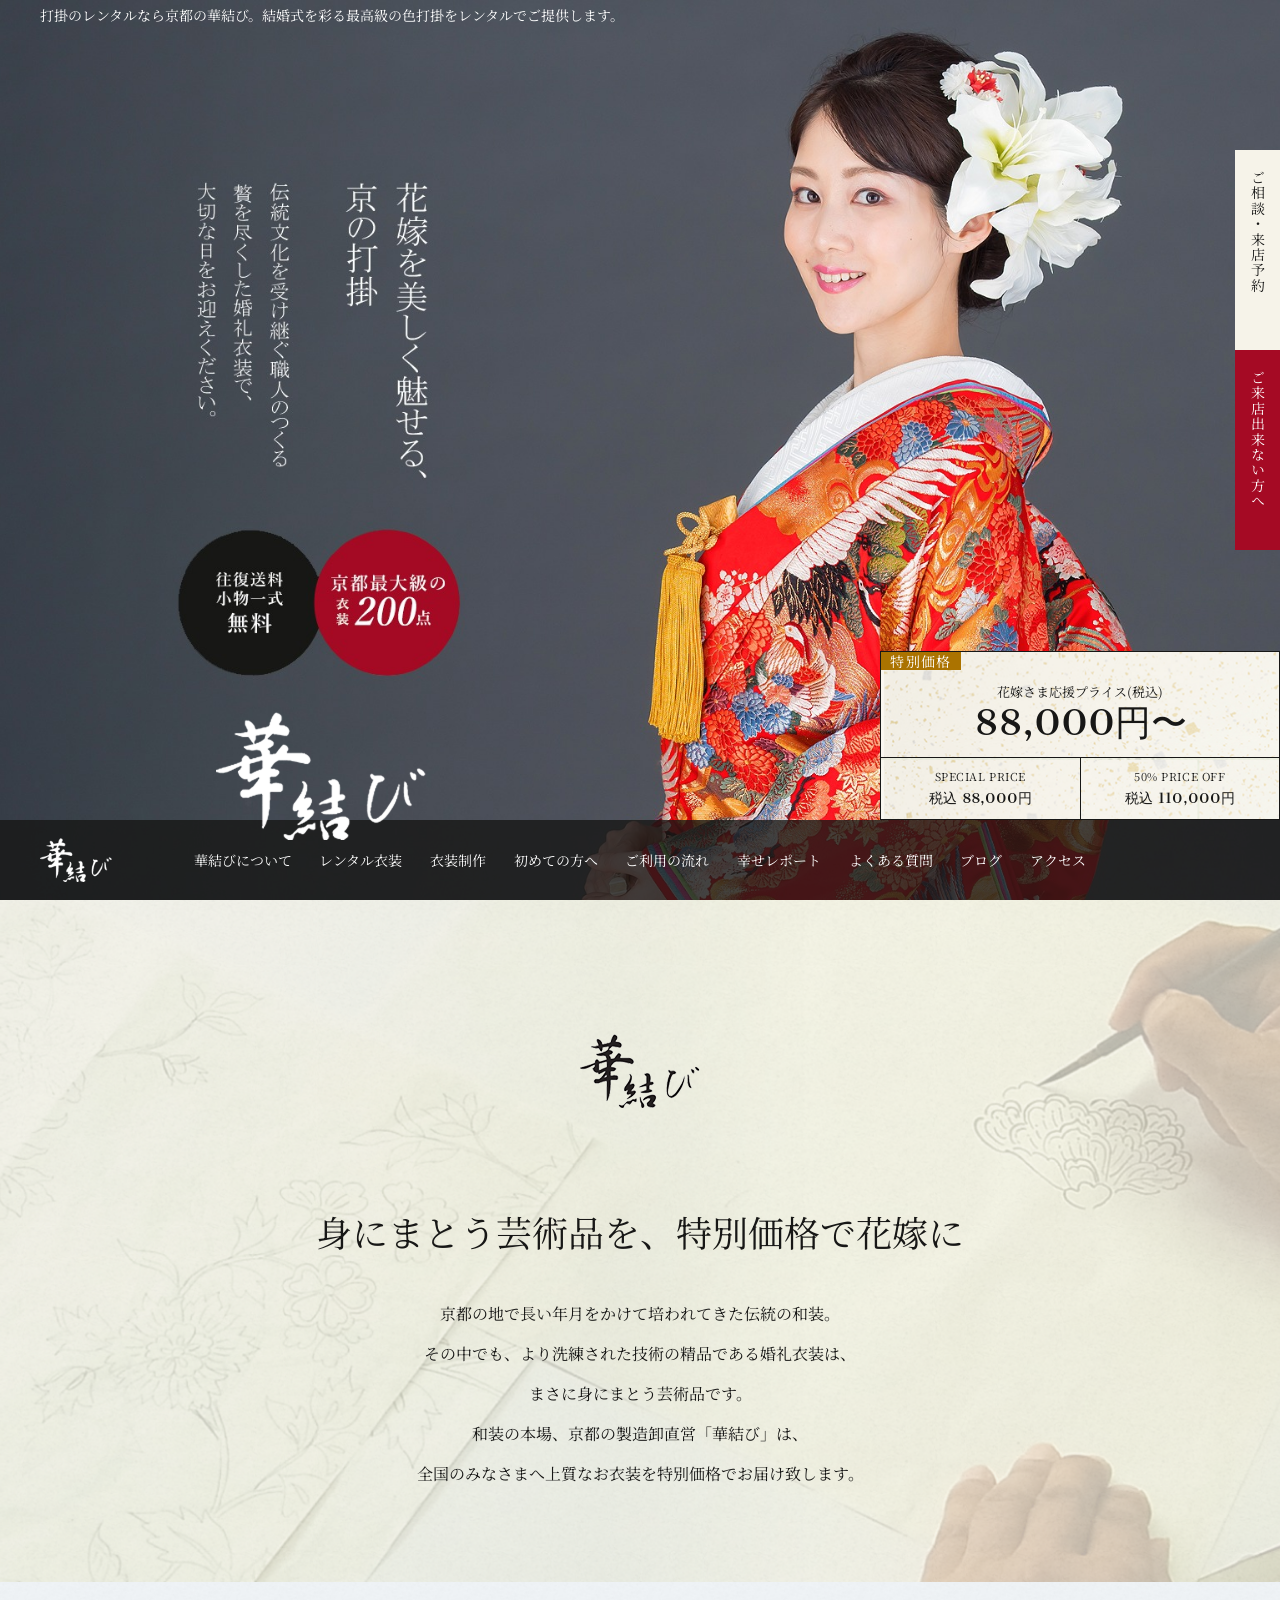
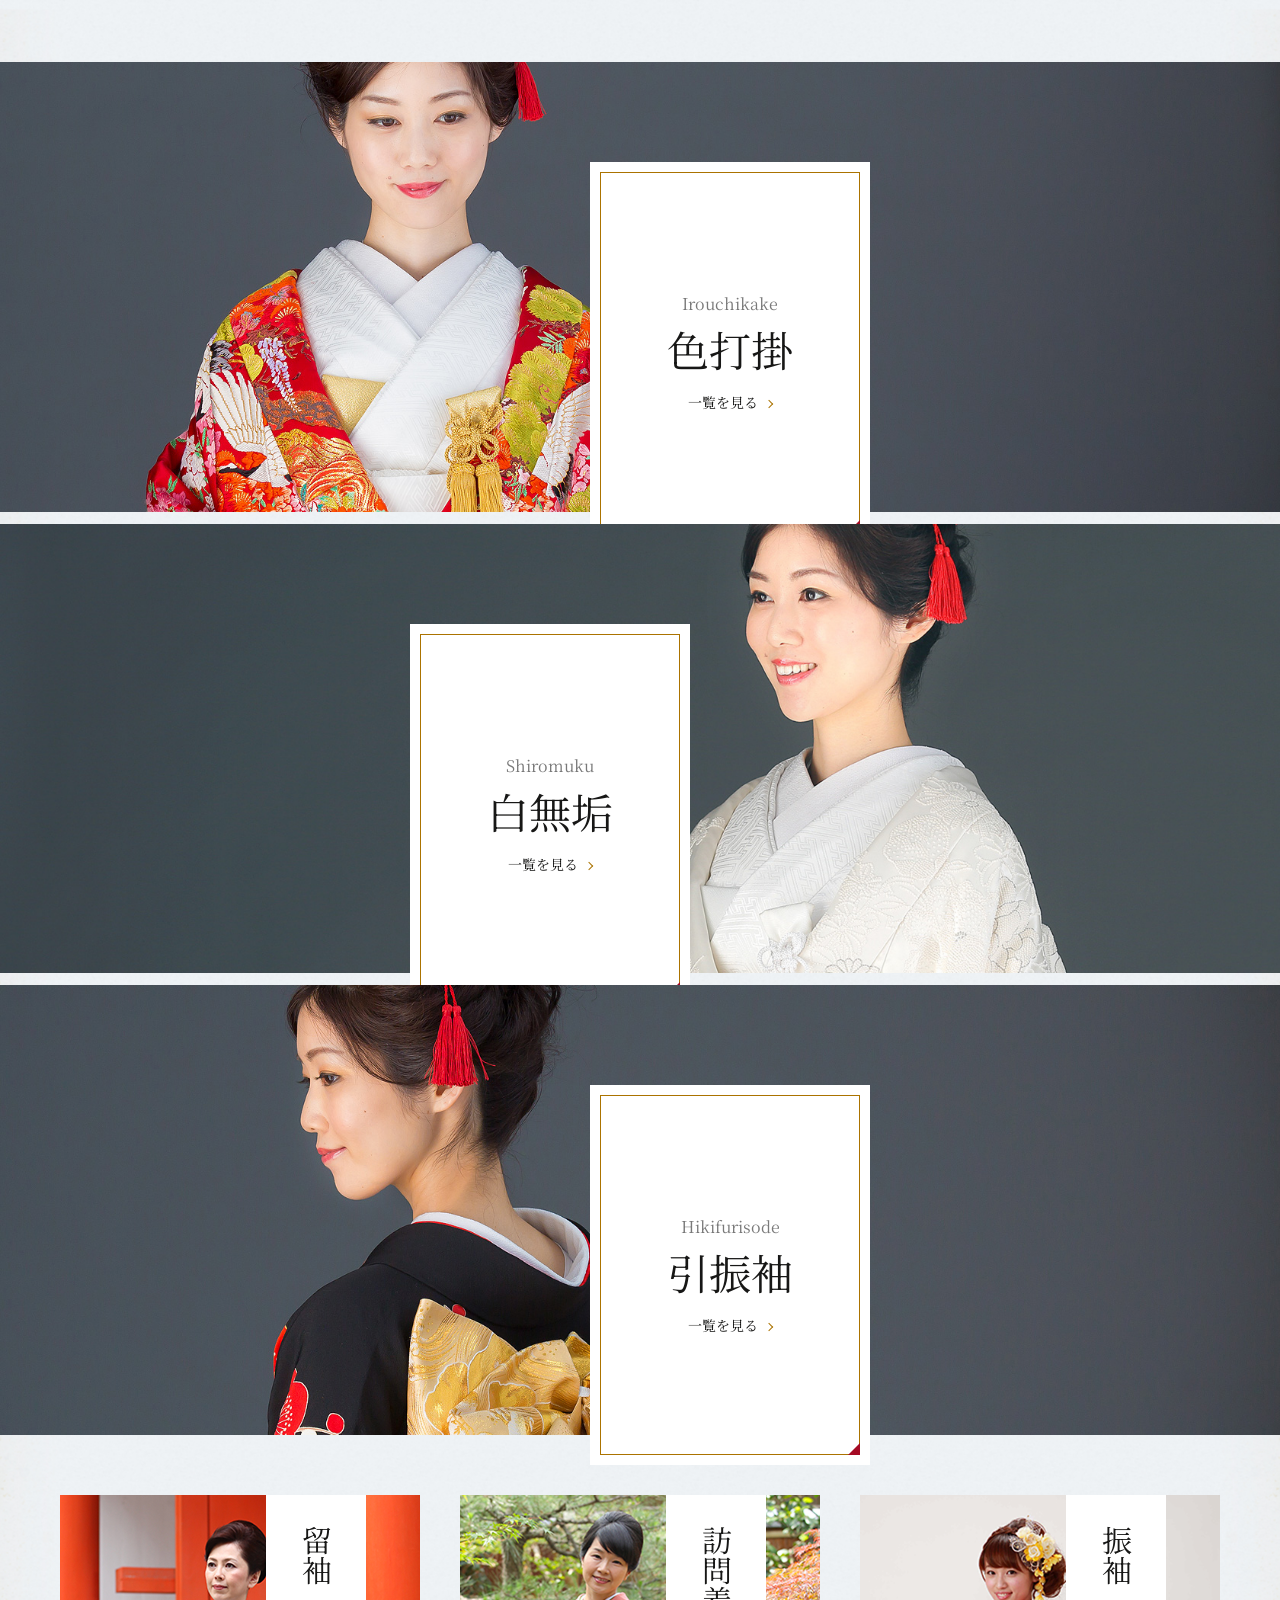
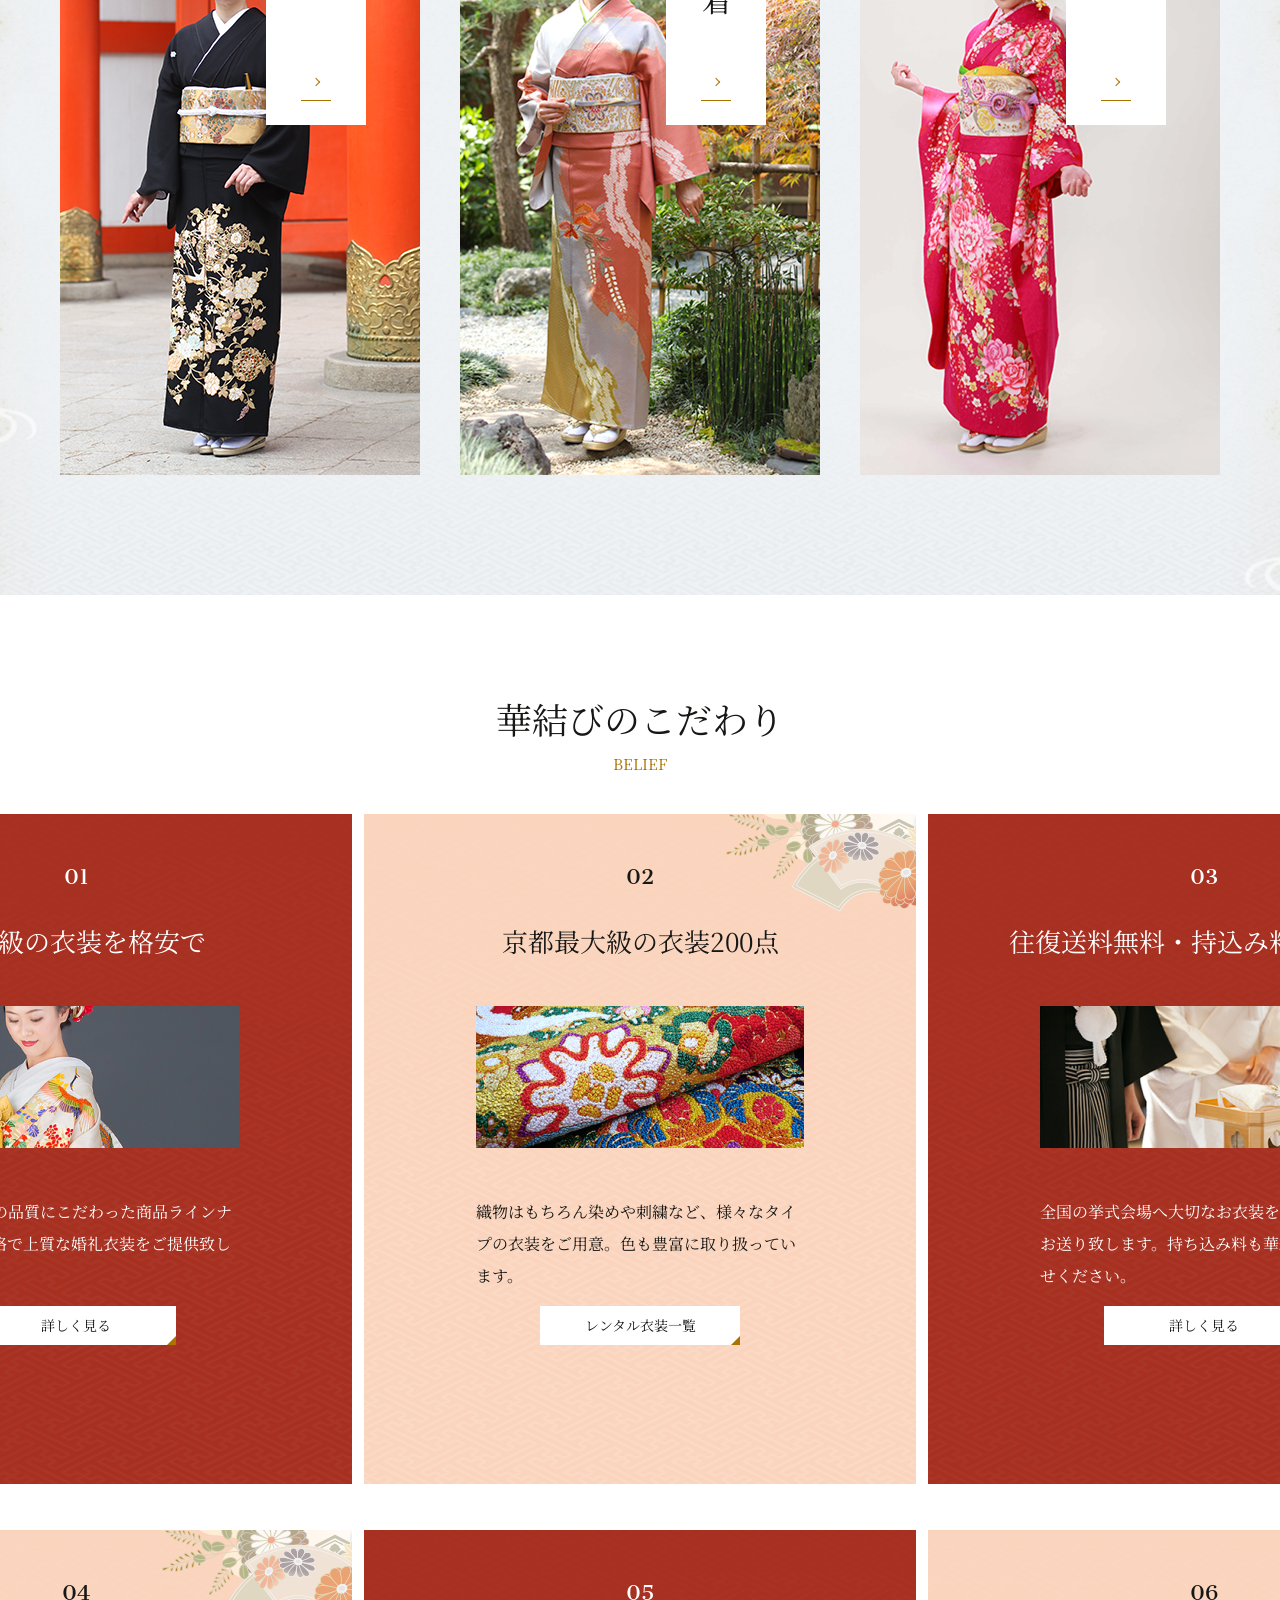
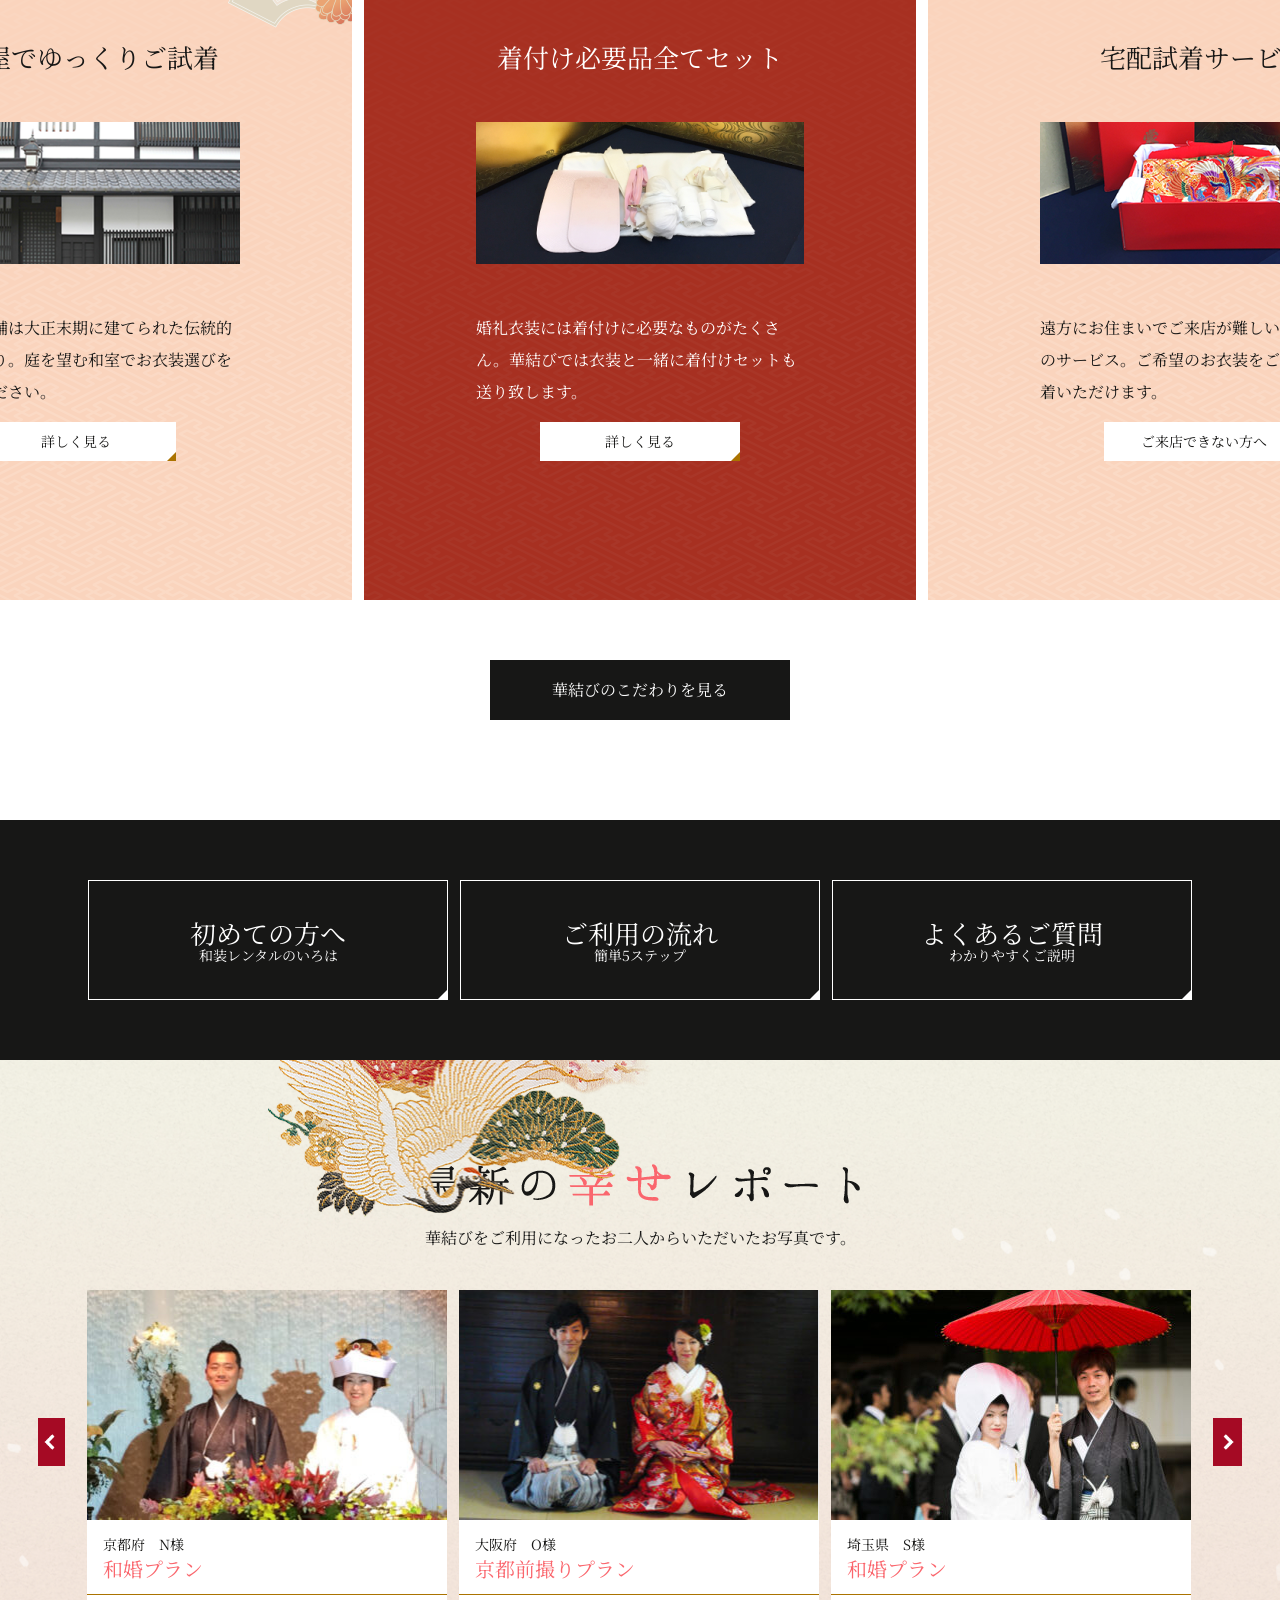
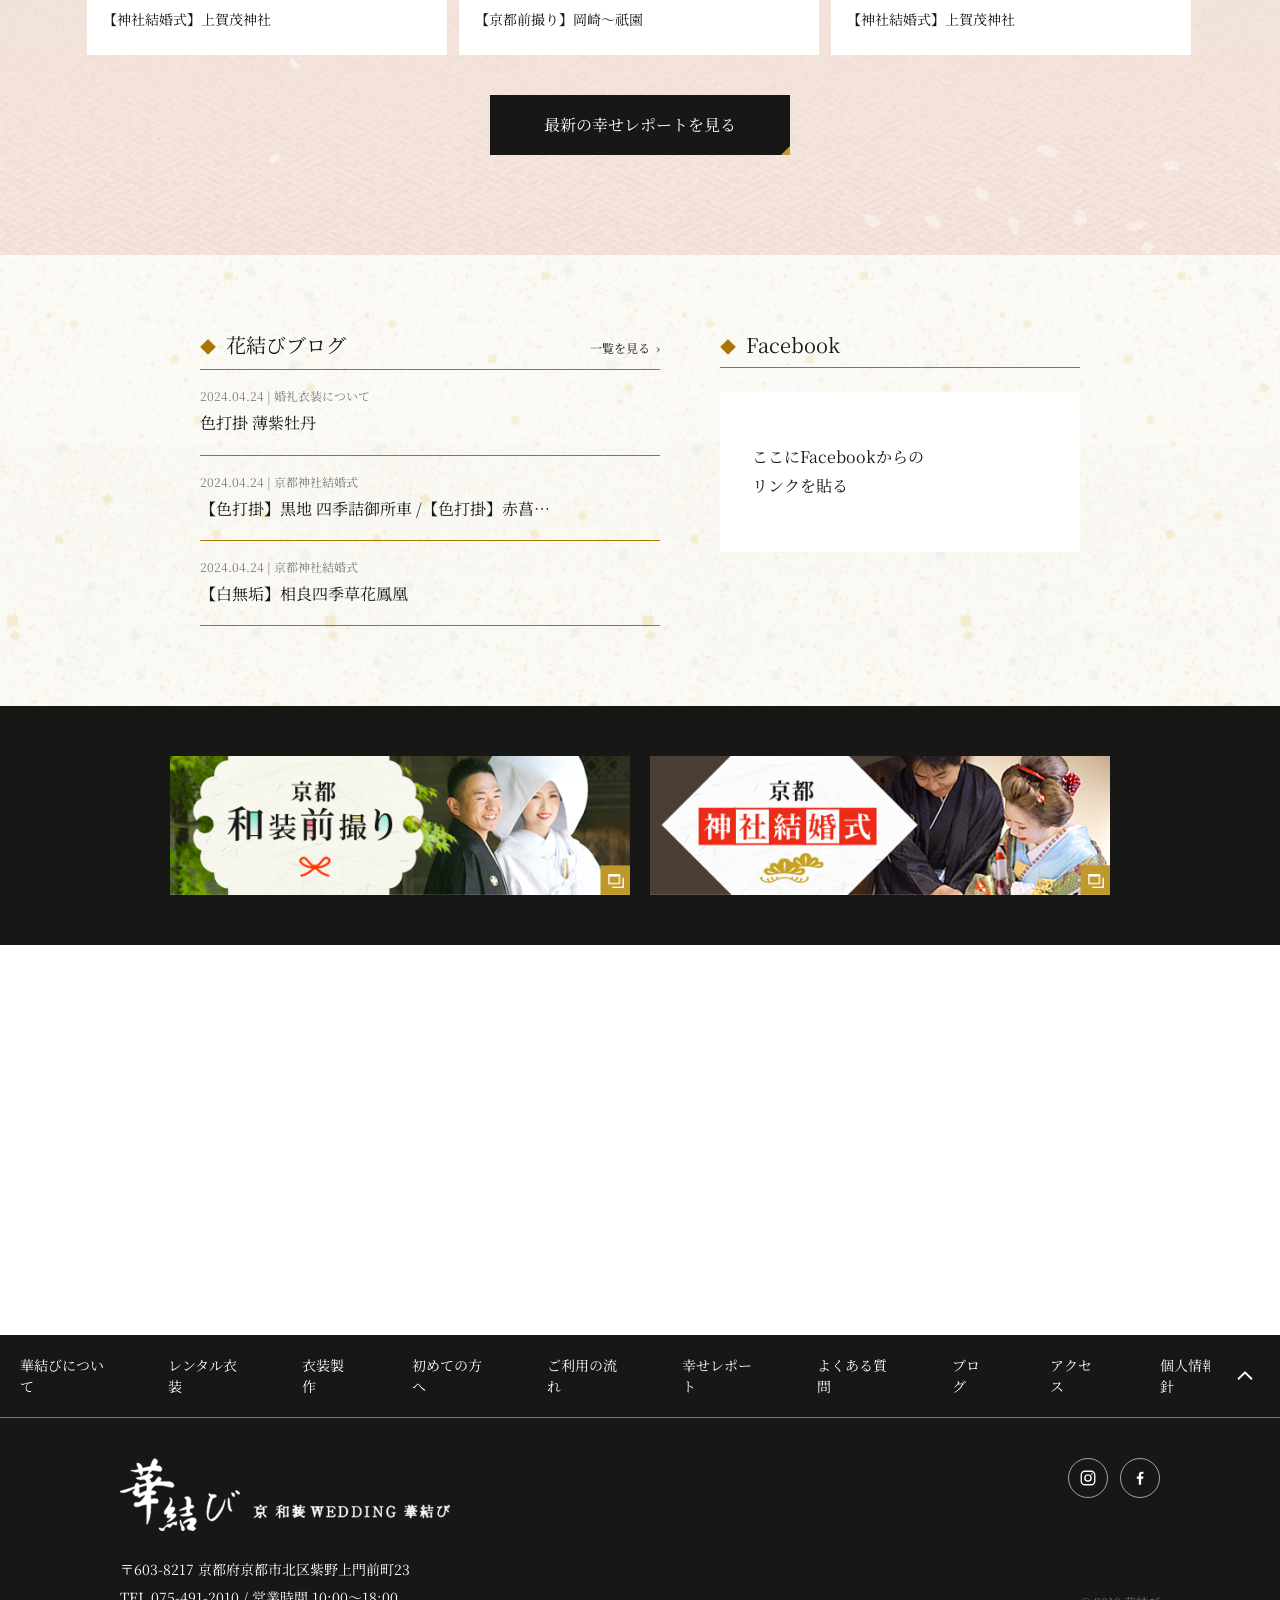
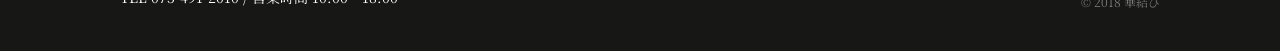
==== commit f54dd3cd: "feat: 幸せレポートページ（pages/report.html）を作成・完成 - p-report-mv: 全幅MVにタイトル画像をabsoluteで重ね下端からはみ出し - p-report-i" ====
--- a/index.html
+++ b/index.html
@@ -42,7 +42,7 @@
             <li class="l-header__item"><a href="pages/production.html">衣装制作</a></li>
             <li class="l-header__item"><a href="pages/first.html">初めての方へ</a></li>
             <li class="l-header__item"><a href="pages/flow.html">ご利用の流れ</a></li>
-            <li class="l-header__item"><a href="#">幸せレポート</a></li>
+            <li class="l-header__item"><a href="pages/report.html">幸せレポート</a></li>
             <li class="l-header__item"><a href="#">よくある質問</a></li>
             <li class="l-header__item"><a href="#">ブログ</a></li>
             <li class="l-header__item"><a href="#">アクセス</a></li>
@@ -319,7 +319,7 @@
     </div>
 
     <div class="p-report__more">
-      <a class="p-report__more-btn" href="#">最新の幸せレポートを見る</a>
+      <a class="p-report__more-btn" href="pages/report.html">最新の幸せレポートを見る</a>
     </div>
   </section>
 
@@ -402,7 +402,7 @@
         <li class="l-footer__item"><a href="pages/production.html">衣装製作</a></li>
         <li class="l-footer__item"><a href="pages/first.html">初めての方へ</a></li>
         <li class="l-footer__item"><a href="pages/flow.html">ご利用の流れ</a></li>
-        <li class="l-footer__item"><a href="#">幸せレポート</a></li>
+        <li class="l-footer__item"><a href="pages/report.html">幸せレポート</a></li>
         <li class="l-footer__item"><a href="#">よくある質問</a></li>
         <li class="l-footer__item"><a href="#">ブログ</a></li>
         <li class="l-footer__item"><a href="#">アクセス</a></li>
--- a/css/style.css
+++ b/css/style.css
@@ -29,9 +29,15 @@
   color: #ffffff;
 }
 .l-header__inner {
-  display: flex;
-  align-items: center;
-  justify-content: space-between;
+  display: -webkit-box;
+  display: -ms-flexbox;
+  display: flex;
+  -webkit-box-align: center;
+      -ms-flex-align: center;
+          align-items: center;
+  -webkit-box-pack: justify;
+      -ms-flex-pack: justify;
+          justify-content: space-between;
   height: 100%;
   padding: 0 4rem;
 }
@@ -74,12 +80,19 @@
   display: none;
 }
 .l-header__nav {
-  flex: 1;
+  -webkit-box-flex: 1;
+      -ms-flex: 1;
+          flex: 1;
 }
 .l-header__list {
-  display: flex;
-  align-items: center;
-  justify-content: space-around;
+  display: -webkit-box;
+  display: -ms-flexbox;
+  display: flex;
+  -webkit-box-align: center;
+      -ms-flex-align: center;
+          align-items: center;
+  -ms-flex-pack: distribute;
+      justify-content: space-around;
 }
 .l-header__item {
   font-size: 1.4rem;
@@ -115,13 +128,22 @@
   font-size: 1.2rem;
 }
 .l-breadcrumb__list {
-  display: flex;
-  flex-wrap: wrap;
-  align-items: center;
+  display: -webkit-box;
+  display: -ms-flexbox;
+  display: flex;
+  -ms-flex-wrap: wrap;
+      flex-wrap: wrap;
+  -webkit-box-align: center;
+      -ms-flex-align: center;
+          align-items: center;
 }
 .l-breadcrumb__item {
-  display: flex;
-  align-items: center;
+  display: -webkit-box;
+  display: -ms-flexbox;
+  display: flex;
+  -webkit-box-align: center;
+      -ms-flex-align: center;
+          align-items: center;
 }
 .l-breadcrumb__item:not(:first-child)::before {
   content: "";
@@ -130,7 +152,8 @@
   margin: 0 1rem;
   border-top: 1px solid currentColor;
   border-right: 1px solid currentColor;
-  transform: rotate(45deg);
+  -webkit-transform: rotate(45deg);
+          transform: rotate(45deg);
 }
 .l-breadcrumb__item a {
   color: #171716;
@@ -145,11 +168,18 @@
   position: absolute;
   top: 50%;
   right: 0;
-  transform: translateY(-50%);
+  -webkit-transform: translateY(-50%);
+          transform: translateY(-50%);
   z-index: 1;
-  display: flex;
-  align-items: center;
-  justify-content: center;
+  display: -webkit-box;
+  display: -ms-flexbox;
+  display: flex;
+  -webkit-box-align: center;
+      -ms-flex-align: center;
+          align-items: center;
+  -webkit-box-pack: center;
+      -ms-flex-pack: center;
+          justify-content: center;
   width: 7rem;
   height: 7rem;
   background-color: #171716;
@@ -160,27 +190,40 @@
   top: auto;
   right: 0;
   bottom: 2.3rem;
-  transform: none;
+  -webkit-transform: none;
+          transform: none;
   z-index: 90;
 }
 .l-footer__nav {
   position: relative;
-  display: flex;
-  align-items: center;
+  display: -webkit-box;
+  display: -ms-flexbox;
+  display: flex;
+  -webkit-box-align: center;
+      -ms-flex-align: center;
+          align-items: center;
   min-height: 8rem;
   border-bottom: 1px solid #ab7300;
 }
 .l-footer__list {
-  display: flex;
-  justify-content: center;
+  display: -webkit-box;
+  display: -ms-flexbox;
+  display: flex;
+  -webkit-box-pack: center;
+      -ms-flex-pack: center;
+          justify-content: center;
   gap: 6rem;
   width: 100%;
   padding: 2rem;
   font-size: 1.4rem;
 }
 .l-footer__body {
-  display: flex;
-  justify-content: space-between;
+  display: -webkit-box;
+  display: -ms-flexbox;
+  display: flex;
+  -webkit-box-pack: justify;
+      -ms-flex-pack: justify;
+          justify-content: space-between;
   width: 104rem;
   margin: 0 auto;
   padding: 4rem 0;
@@ -194,19 +237,36 @@
   line-height: 2;
 }
 .l-footer__side {
-  display: flex;
-  flex-direction: column;
-  align-items: flex-end;
-  justify-content: space-between;
+  display: -webkit-box;
+  display: -ms-flexbox;
+  display: flex;
+  -webkit-box-orient: vertical;
+  -webkit-box-direction: normal;
+      -ms-flex-direction: column;
+          flex-direction: column;
+  -webkit-box-align: end;
+      -ms-flex-align: end;
+          align-items: flex-end;
+  -webkit-box-pack: justify;
+      -ms-flex-pack: justify;
+          justify-content: space-between;
 }
 .l-footer__sns {
+  display: -webkit-box;
+  display: -ms-flexbox;
   display: flex;
   gap: 1.2rem;
 }
 .l-footer__sns-link {
-  display: flex;
-  align-items: center;
-  justify-content: center;
+  display: -webkit-box;
+  display: -ms-flexbox;
+  display: flex;
+  -webkit-box-align: center;
+      -ms-flex-align: center;
+          align-items: center;
+  -webkit-box-pack: center;
+      -ms-flex-pack: center;
+          justify-content: center;
   width: 4rem;
   height: 4rem;
   border: 1px solid rgba(255, 255, 255, 0.6);
@@ -234,6 +294,7 @@
   -o-object-fit: cover;
      object-fit: cover;
   opacity: 0;
+  -webkit-transition: opacity 1s ease;
   transition: opacity 1s ease;
 }
 .p-mv__slide.is-active {
@@ -248,28 +309,50 @@
   overflow: hidden;
 }
 .p-side__item {
-  display: flex;
-  align-items: stretch;
+  display: -webkit-box;
+  display: -ms-flexbox;
+  display: flex;
+  -webkit-box-align: stretch;
+      -ms-flex-align: stretch;
+          align-items: stretch;
   height: 20rem;
-  transform: translateX(24rem);
+  -webkit-transform: translateX(24rem);
+          transform: translateX(24rem);
+  -webkit-transition: -webkit-transform 0.3s ease;
+  transition: -webkit-transform 0.3s ease;
   transition: transform 0.3s ease;
+  transition: transform 0.3s ease, -webkit-transform 0.3s ease;
 }
 .p-side__item:hover {
-  transform: translateX(0);
+  -webkit-transform: translateX(0);
+          transform: translateX(0);
 }
 .p-side__tab {
-  display: flex;
-  align-items: center;
-  writing-mode: vertical-rl;
+  display: -webkit-box;
+  display: -ms-flexbox;
+  display: flex;
+  -webkit-box-align: center;
+      -ms-flex-align: center;
+          align-items: center;
+  -webkit-writing-mode: vertical-rl;
+      -ms-writing-mode: tb-rl;
+          writing-mode: vertical-rl;
   padding: 2rem 1.2rem;
   font-size: 1.4rem;
   letter-spacing: 0.1em;
   cursor: pointer;
 }
 .p-side__panel {
-  display: flex;
-  flex-direction: column;
-  justify-content: center;
+  display: -webkit-box;
+  display: -ms-flexbox;
+  display: flex;
+  -webkit-box-orient: vertical;
+  -webkit-box-direction: normal;
+      -ms-flex-direction: column;
+          flex-direction: column;
+  -webkit-box-pack: center;
+      -ms-flex-pack: center;
+          justify-content: center;
   width: 24rem;
   padding: 2.4rem 2rem;
   text-align: center;
@@ -398,9 +481,16 @@
   width: 54rem;
   min-height: 54rem;
   padding: 4rem;
-  display: flex;
-  flex-direction: column;
-  justify-content: center;
+  display: -webkit-box;
+  display: -ms-flexbox;
+  display: flex;
+  -webkit-box-orient: vertical;
+  -webkit-box-direction: normal;
+      -ms-flex-direction: column;
+          flex-direction: column;
+  -webkit-box-pack: center;
+      -ms-flex-pack: center;
+          justify-content: center;
   background-color: #ffffff;
 }
 .p-about-block--01 {
@@ -417,8 +507,12 @@
 }
 
 .p-about-cols {
-  display: flex;
-  align-items: center;
+  display: -webkit-box;
+  display: -ms-flexbox;
+  display: flex;
+  -webkit-box-align: center;
+      -ms-flex-align: center;
+          align-items: center;
 }
 .p-about-cols__text {
   width: 79rem;
@@ -432,7 +526,10 @@
   width: 100%;
 }
 .p-about-cols--reverse {
-  flex-direction: row-reverse;
+  -webkit-box-orient: horizontal;
+  -webkit-box-direction: reverse;
+      -ms-flex-direction: row-reverse;
+          flex-direction: row-reverse;
 }
 
 .p-price {
@@ -454,9 +551,15 @@
   position: absolute;
   top: 0;
   left: 0;
-  display: flex;
-  align-items: center;
-  justify-content: center;
+  display: -webkit-box;
+  display: -ms-flexbox;
+  display: flex;
+  -webkit-box-align: center;
+      -ms-flex-align: center;
+          align-items: center;
+  -webkit-box-pack: center;
+      -ms-flex-pack: center;
+          justify-content: center;
   width: 8rem;
   height: 1.8rem;
   background-color: #ab7300;
@@ -476,12 +579,16 @@
   line-height: 1.2;
 }
 .p-price__cols {
+  display: -webkit-box;
+  display: -ms-flexbox;
   display: flex;
   border-top: 1px solid #171716;
   color: #171716;
 }
 .p-price__col {
-  flex: 1;
+  -webkit-box-flex: 1;
+      -ms-flex: 1;
+          flex: 1;
   padding: 1rem 0.5rem;
 }
 .p-price__col + .p-price__col {
@@ -531,8 +638,13 @@
   background-repeat: no-repeat;
 }
 .p-rental__bands {
-  display: flex;
-  flex-direction: column;
+  display: -webkit-box;
+  display: -ms-flexbox;
+  display: flex;
+  -webkit-box-orient: vertical;
+  -webkit-box-direction: normal;
+      -ms-flex-direction: column;
+          flex-direction: column;
   gap: 1.2rem;
   width: 168rem;
   max-width: 100%;
@@ -553,10 +665,19 @@
   position: absolute;
   top: 10rem;
   right: 41rem;
-  display: flex;
-  flex-direction: column;
-  justify-content: center;
-  align-items: center;
+  display: -webkit-box;
+  display: -ms-flexbox;
+  display: flex;
+  -webkit-box-orient: vertical;
+  -webkit-box-direction: normal;
+      -ms-flex-direction: column;
+          flex-direction: column;
+  -webkit-box-pack: center;
+      -ms-flex-pack: center;
+          justify-content: center;
+  -webkit-box-align: center;
+      -ms-flex-align: center;
+          align-items: center;
   width: 28rem;
   height: 38rem;
   background-color: #ffffff;
@@ -596,7 +717,8 @@
   margin-left: 0.8rem;
   border-top: 1px solid #ab7300;
   border-right: 1px solid #ab7300;
-  transform: rotate(45deg);
+  -webkit-transform: rotate(45deg);
+          transform: rotate(45deg);
   vertical-align: middle;
 }
 .p-rental__card::after {
@@ -609,13 +731,18 @@
   border-color: transparent transparent #a50a24 transparent;
 }
 .p-rental__subs {
-  display: flex;
-  justify-content: center;
+  display: -webkit-box;
+  display: -ms-flexbox;
+  display: flex;
+  -webkit-box-pack: center;
+      -ms-flex-pack: center;
+          justify-content: center;
   gap: 4rem;
   margin: 6rem auto 0;
 }
 .p-rental__sub {
-  flex-shrink: 0;
+  -ms-flex-negative: 0;
+      flex-shrink: 0;
   width: 36rem;
 }
 .p-rental__sub-inner {
@@ -638,8 +765,11 @@
   position: absolute;
   top: 3rem;
   left: 50%;
-  transform: translateX(-50%);
-  writing-mode: vertical-rl;
+  -webkit-transform: translateX(-50%);
+          transform: translateX(-50%);
+  -webkit-writing-mode: vertical-rl;
+      -ms-writing-mode: tb-rl;
+          writing-mode: vertical-rl;
   font-size: 3rem;
   line-height: 3.9rem;
 }
@@ -652,7 +782,8 @@
   height: 0.6rem;
   border-top: 1px solid #ab7300;
   border-right: 1px solid #ab7300;
-  transform: translateX(-50%) rotate(45deg);
+  -webkit-transform: translateX(-50%) rotate(45deg);
+          transform: translateX(-50%) rotate(45deg);
 }
 .p-rental__sub-label::after {
   content: "";
@@ -660,7 +791,8 @@
   bottom: 2.4rem;
   left: 50%;
   width: 3rem;
-  transform: translateX(-50%);
+  -webkit-transform: translateX(-50%);
+          transform: translateX(-50%);
   border-top: 1px solid #ab7300;
 }
 
@@ -688,10 +820,19 @@
   width: 57rem;
   min-height: 53rem;
   padding: 1rem;
-  display: flex;
-  flex-direction: column;
-  justify-content: center;
-  align-items: center;
+  display: -webkit-box;
+  display: -ms-flexbox;
+  display: flex;
+  -webkit-box-orient: vertical;
+  -webkit-box-direction: normal;
+      -ms-flex-direction: column;
+          flex-direction: column;
+  -webkit-box-pack: center;
+      -ms-flex-pack: center;
+          justify-content: center;
+  -webkit-box-align: center;
+      -ms-flex-align: center;
+          align-items: center;
   text-align: center;
   background-color: #ffffff;
 }
@@ -731,11 +872,16 @@
   width: 100%;
   height: 1px;
   background-color: #ab7300;
-  transform-origin: center;
+  -webkit-transform-origin: center;
+          transform-origin: center;
+  -webkit-transition: -webkit-transform 0.3s ease;
+  transition: -webkit-transform 0.3s ease;
   transition: transform 0.3s ease;
+  transition: transform 0.3s ease, -webkit-transform 0.3s ease;
 }
 .p-costume__more:hover::before {
-  transform: scaleX(0);
+  -webkit-transform: scaleX(0);
+          transform: scaleX(0);
 }
 .p-costume__more::after {
   content: "";
@@ -745,13 +891,18 @@
   margin-left: 0.8rem;
   border-top: 1px solid #ab7300;
   border-right: 1px solid #ab7300;
-  transform: rotate(45deg);
+  -webkit-transform: rotate(45deg);
+          transform: rotate(45deg);
   vertical-align: middle;
 }
 
 .p-costume-cols {
-  display: flex;
-  align-items: stretch;
+  display: -webkit-box;
+  display: -ms-flexbox;
+  display: flex;
+  -webkit-box-align: stretch;
+      -ms-flex-align: stretch;
+          align-items: stretch;
   width: 110rem;
   max-width: 100%;
   margin-inline: auto;
@@ -760,7 +911,10 @@
   margin-top: 18rem;
 }
 .p-costume-cols--reverse {
-  flex-direction: row-reverse;
+  -webkit-box-orient: horizontal;
+  -webkit-box-direction: reverse;
+      -ms-flex-direction: row-reverse;
+          flex-direction: row-reverse;
 }
 .p-costume-cols__img {
   width: 55rem;
@@ -773,10 +927,19 @@
   position: relative;
   width: 55rem;
   padding: 1rem;
-  display: flex;
-  flex-direction: column;
-  justify-content: center;
-  align-items: center;
+  display: -webkit-box;
+  display: -ms-flexbox;
+  display: flex;
+  -webkit-box-orient: vertical;
+  -webkit-box-direction: normal;
+      -ms-flex-direction: column;
+          flex-direction: column;
+  -webkit-box-pack: center;
+      -ms-flex-pack: center;
+          justify-content: center;
+  -webkit-box-align: center;
+      -ms-flex-align: center;
+          align-items: center;
   text-align: center;
   background-color: #ffffff;
 }
@@ -813,11 +976,16 @@
   width: 100%;
   height: 1px;
   background-color: #ab7300;
-  transform-origin: center;
+  -webkit-transform-origin: center;
+          transform-origin: center;
+  -webkit-transition: -webkit-transform 0.3s ease;
+  transition: -webkit-transform 0.3s ease;
   transition: transform 0.3s ease;
+  transition: transform 0.3s ease, -webkit-transform 0.3s ease;
 }
 .p-costume-cols__more:hover::before {
-  transform: scaleX(0);
+  -webkit-transform: scaleX(0);
+          transform: scaleX(0);
 }
 .p-costume-cols__more::after {
   content: "";
@@ -827,7 +995,8 @@
   margin-left: 0.8rem;
   border-top: 1px solid #ab7300;
   border-right: 1px solid #ab7300;
-  transform: rotate(45deg);
+  -webkit-transform: rotate(45deg);
+          transform: rotate(45deg);
   vertical-align: middle;
 }
 
@@ -840,15 +1009,25 @@
   padding-block: 10rem;
 }
 .p-production-nav__list {
-  display: flex;
-  justify-content: center;
+  display: -webkit-box;
+  display: -ms-flexbox;
+  display: flex;
+  -webkit-box-pack: center;
+      -ms-flex-pack: center;
+          justify-content: center;
   gap: 4rem;
 }
 .p-production-nav__btn {
   position: relative;
-  display: flex;
-  justify-content: center;
-  align-items: center;
+  display: -webkit-box;
+  display: -ms-flexbox;
+  display: flex;
+  -webkit-box-pack: center;
+      -ms-flex-pack: center;
+          justify-content: center;
+  -webkit-box-align: center;
+      -ms-flex-align: center;
+          align-items: center;
   width: 30rem;
   padding-block: 2rem;
   border: 1px solid #171716;
@@ -864,7 +1043,8 @@
   height: 0.7rem;
   border-bottom: 1px solid #171716;
   border-right: 1px solid #171716;
-  transform: translateY(-70%) rotate(45deg);
+  -webkit-transform: translateY(-70%) rotate(45deg);
+          transform: translateY(-70%) rotate(45deg);
 }
 
 .p-production-lead {
@@ -907,7 +1087,8 @@
   position: absolute;
   left: 2.4rem;
   top: 50%;
-  transform: translateY(-50%);
+  -webkit-transform: translateY(-50%);
+          transform: translateY(-50%);
   font-size: 2rem;
 }
 .p-production-step__title {
@@ -936,8 +1117,9 @@
 .p-production-technic__list {
   display: grid;
   grid-template-columns: repeat(2, 1fr);
-  -moz-column-gap: 4rem;
-       column-gap: 4rem;
+  -webkit-column-gap: 4rem;
+     -moz-column-gap: 4rem;
+          column-gap: 4rem;
   row-gap: 6rem;
 }
 .p-production-technic__img {
@@ -966,10 +1148,19 @@
   max-width: 100%;
   margin-inline: auto;
   margin-top: 4rem;
-  display: flex;
-  flex-direction: column;
-  justify-content: center;
-  align-items: center;
+  display: -webkit-box;
+  display: -ms-flexbox;
+  display: flex;
+  -webkit-box-orient: vertical;
+  -webkit-box-direction: normal;
+      -ms-flex-direction: column;
+          flex-direction: column;
+  -webkit-box-pack: center;
+      -ms-flex-pack: center;
+          justify-content: center;
+  -webkit-box-align: center;
+      -ms-flex-align: center;
+          align-items: center;
   min-height: 46.4rem;
   padding-inline: 2rem;
   background: url("../img/first/bg_iroha01.jpg") center/cover no-repeat;
@@ -999,8 +1190,9 @@
 .p-first-type__list {
   display: grid;
   grid-template-columns: repeat(3, 1fr);
-  -moz-column-gap: 5rem;
-       column-gap: 5rem;
+  -webkit-column-gap: 5rem;
+     -moz-column-gap: 5rem;
+          column-gap: 5rem;
   margin-top: 6rem;
 }
 .p-first-type__img {
@@ -1020,9 +1212,15 @@
 }
 .p-first-type__btn {
   position: relative;
-  display: flex;
-  justify-content: center;
-  align-items: center;
+  display: -webkit-box;
+  display: -ms-flexbox;
+  display: flex;
+  -webkit-box-pack: center;
+      -ms-flex-pack: center;
+          justify-content: center;
+  -webkit-box-align: center;
+      -ms-flex-align: center;
+          align-items: center;
   margin-top: 4rem;
   padding-block: 1.6rem;
   background-color: #171716;
@@ -1058,19 +1256,28 @@
   margin-top: 6rem;
 }
 .p-first-choice__item {
-  display: flex;
-  align-items: center;
-  -moz-column-gap: 5rem;
-       column-gap: 5rem;
+  display: -webkit-box;
+  display: -ms-flexbox;
+  display: flex;
+  -webkit-box-align: center;
+      -ms-flex-align: center;
+          align-items: center;
+  -webkit-column-gap: 5rem;
+     -moz-column-gap: 5rem;
+          column-gap: 5rem;
 }
 .p-first-choice__item + .p-first-choice__item {
   margin-top: 6rem;
 }
 .p-first-choice__item--reverse {
-  flex-direction: row-reverse;
+  -webkit-box-orient: horizontal;
+  -webkit-box-direction: reverse;
+      -ms-flex-direction: row-reverse;
+          flex-direction: row-reverse;
 }
 .p-first-choice__img {
-  flex-shrink: 0;
+  -ms-flex-negative: 0;
+      flex-shrink: 0;
   width: 21rem;
 }
 .p-first-choice__img img {
@@ -1078,7 +1285,9 @@
   width: 100%;
 }
 .p-first-choice__body {
-  flex: 1;
+  -webkit-box-flex: 1;
+      -ms-flex: 1;
+          flex: 1;
 }
 .p-first-choice__title {
   font-size: 2.4rem;
@@ -1118,8 +1327,12 @@
   border-top: 1px solid #171716;
 }
 .p-first-option__subtitle {
-  display: flex;
-  align-items: center;
+  display: -webkit-box;
+  display: -ms-flexbox;
+  display: flex;
+  -webkit-box-align: center;
+      -ms-flex-align: center;
+          align-items: center;
   font-size: 2rem;
   line-height: 1.4;
 }
@@ -1129,7 +1342,8 @@
   height: 1rem;
   margin-right: 1rem;
   background-color: #ab7300;
-  transform: rotate(45deg);
+  -webkit-transform: rotate(45deg);
+          transform: rotate(45deg);
 }
 .p-first-option__text {
   margin-top: 1.6rem;
@@ -1177,9 +1391,15 @@
   text-align: center;
 }
 .p-first-rental__btn {
+  display: -webkit-inline-box;
+  display: -ms-inline-flexbox;
   display: inline-flex;
-  justify-content: center;
-  align-items: center;
+  -webkit-box-pack: center;
+      -ms-flex-pack: center;
+          justify-content: center;
+  -webkit-box-align: center;
+      -ms-flex-align: center;
+          align-items: center;
   width: 30rem;
   max-width: 100%;
   padding-block: 2rem;
@@ -1211,13 +1431,19 @@
   scroll-margin-top: 10rem;
 }
 .p-flow__panel--half {
-  flex: 1;
+  -webkit-box-flex: 1;
+      -ms-flex: 1;
+          flex: 1;
   min-width: 0;
   padding: 4.8rem 4rem;
 }
 .p-flow__head {
-  display: flex;
-  align-items: baseline;
+  display: -webkit-box;
+  display: -ms-flexbox;
+  display: flex;
+  -webkit-box-align: baseline;
+      -ms-flex-align: baseline;
+          align-items: baseline;
   gap: 1rem;
   padding-bottom: 1.6rem;
   border-bottom: 1px solid #ab7300;
@@ -1236,12 +1462,15 @@
   line-height: 1.9;
 }
 .p-flow__select {
+  display: -webkit-box;
+  display: -ms-flexbox;
   display: flex;
   gap: 4rem;
   margin-top: 4rem;
 }
 .p-flow__select-img {
-  flex-shrink: 0;
+  -ms-flex-negative: 0;
+      flex-shrink: 0;
   width: 25rem;
 }
 .p-flow__select-img img {
@@ -1249,7 +1478,9 @@
   width: 100%;
 }
 .p-flow__select-body {
-  flex: 1;
+  -webkit-box-flex: 1;
+      -ms-flex: 1;
+          flex: 1;
 }
 .p-flow__note {
   margin-top: 3rem;
@@ -1278,9 +1509,15 @@
   text-align: center;
 }
 .p-flow__btn-black {
+  display: -webkit-inline-box;
+  display: -ms-inline-flexbox;
   display: inline-flex;
-  justify-content: center;
-  align-items: center;
+  -webkit-box-pack: center;
+      -ms-flex-pack: center;
+          justify-content: center;
+  -webkit-box-align: center;
+      -ms-flex-align: center;
+          align-items: center;
   width: 25rem;
   max-width: 100%;
   padding-block: 1.8rem;
@@ -1290,11 +1527,15 @@
   line-height: 1.4;
 }
 .p-flow__branch {
+  display: -webkit-box;
+  display: -ms-flexbox;
   display: flex;
   margin-block: 1rem;
 }
 .p-flow__branch-item {
-  flex: 1;
+  -webkit-box-flex: 1;
+      -ms-flex: 1;
+          flex: 1;
   text-align: center;
 }
 .p-flow__branch-item img {
@@ -1302,15 +1543,25 @@
   margin-inline: auto;
 }
 .p-flow__cols {
+  display: -webkit-box;
+  display: -ms-flexbox;
   display: flex;
   gap: 2rem;
-  align-items: stretch;
+  -webkit-box-align: stretch;
+      -ms-flex-align: stretch;
+          align-items: stretch;
   margin-top: 1rem;
 }
 .p-flow__contact {
-  display: flex;
-  justify-content: center;
-  align-items: center;
+  display: -webkit-box;
+  display: -ms-flexbox;
+  display: flex;
+  -webkit-box-pack: center;
+      -ms-flex-pack: center;
+          justify-content: center;
+  -webkit-box-align: center;
+      -ms-flex-align: center;
+          align-items: center;
   gap: 2rem;
   margin-top: 3rem;
 }
@@ -1327,11 +1578,18 @@
   width: 100%;
 }
 .p-flow__btn-gold {
+  display: -webkit-inline-box;
+  display: -ms-inline-flexbox;
   display: inline-flex;
-  justify-content: center;
-  align-items: center;
+  -webkit-box-pack: center;
+      -ms-flex-pack: center;
+          justify-content: center;
+  -webkit-box-align: center;
+      -ms-flex-align: center;
+          align-items: center;
   gap: 1rem;
-  flex-shrink: 0;
+  -ms-flex-negative: 0;
+      flex-shrink: 0;
   padding: 1.8rem 2.4rem;
   background-color: #c39e2f;
   color: #ffffff;
@@ -1339,15 +1597,25 @@
   line-height: 1.4;
 }
 .p-flow__btn-row {
+  display: -webkit-box;
+  display: -ms-flexbox;
   display: flex;
   gap: 2rem;
   margin-top: 3rem;
 }
 .p-flow__btn-dark {
-  flex: 1;
+  -webkit-box-flex: 1;
+      -ms-flex: 1;
+          flex: 1;
+  display: -webkit-inline-box;
+  display: -ms-inline-flexbox;
   display: inline-flex;
-  justify-content: center;
-  align-items: center;
+  -webkit-box-pack: center;
+      -ms-flex-pack: center;
+          justify-content: center;
+  -webkit-box-align: center;
+      -ms-flex-align: center;
+          align-items: center;
   padding: 1.8rem 1rem;
   background-color: #171716;
   color: #ffffff;
@@ -1388,15 +1656,20 @@
   border-bottom: 1px solid #bbd0db;
 }
 .p-flow__notice-title {
-  display: flex;
-  align-items: center;
+  display: -webkit-box;
+  display: -ms-flexbox;
+  display: flex;
+  -webkit-box-align: center;
+      -ms-flex-align: center;
+          align-items: center;
   gap: 1rem;
   font-size: 2.2rem;
   line-height: 1.4;
 }
 .p-flow__notice-title::before {
   content: "";
-  flex-shrink: 0;
+  -ms-flex-negative: 0;
+      flex-shrink: 0;
   width: 1.8rem;
   height: 1.8rem;
   background: url("../img/flow/bg_ico01.png") center/contain no-repeat;
@@ -1407,6 +1680,8 @@
   margin-top: 2.4rem;
 }
 .p-flow__notice-item {
+  display: -webkit-box;
+  display: -ms-flexbox;
   display: flex;
   gap: 1.2rem;
   font-size: 1.6rem;
@@ -1414,7 +1689,8 @@
 }
 .p-flow__notice-item::before {
   content: "";
-  flex-shrink: 0;
+  -ms-flex-negative: 0;
+      flex-shrink: 0;
   width: 1rem;
   height: 1rem;
   margin-top: 0.8rem;
@@ -1442,15 +1718,25 @@
 .p-belief__list {
   display: grid;
   grid-template-columns: repeat(3, 55.2rem);
-  justify-content: center;
-  -moz-column-gap: 1.2rem;
-       column-gap: 1.2rem;
+  -webkit-box-pack: center;
+      -ms-flex-pack: center;
+          justify-content: center;
+  -webkit-column-gap: 1.2rem;
+     -moz-column-gap: 1.2rem;
+          column-gap: 1.2rem;
   row-gap: 4.6rem;
 }
 .p-belief__item {
-  display: flex;
-  flex-direction: column;
-  align-items: center;
+  display: -webkit-box;
+  display: -ms-flexbox;
+  display: flex;
+  -webkit-box-orient: vertical;
+  -webkit-box-direction: normal;
+      -ms-flex-direction: column;
+          flex-direction: column;
+  -webkit-box-align: center;
+      -ms-flex-align: center;
+          align-items: center;
   height: 67rem;
   padding: 5rem;
   background-size: cover;
@@ -1490,9 +1776,15 @@
 }
 .p-belief__btn {
   position: relative;
+  display: -webkit-inline-box;
+  display: -ms-inline-flexbox;
   display: inline-flex;
-  align-items: center;
-  justify-content: center;
+  -webkit-box-align: center;
+      -ms-flex-align: center;
+          align-items: center;
+  -webkit-box-pack: center;
+      -ms-flex-pack: center;
+          justify-content: center;
   margin-top: 1.4rem;
   width: 20rem;
   height: 3.9rem;
@@ -1513,9 +1805,15 @@
   margin-top: 6rem;
 }
 .p-belief__more-btn {
+  display: -webkit-inline-box;
+  display: -ms-inline-flexbox;
   display: inline-flex;
-  align-items: center;
-  justify-content: center;
+  -webkit-box-align: center;
+      -ms-flex-align: center;
+          align-items: center;
+  -webkit-box-pack: center;
+      -ms-flex-pack: center;
+          justify-content: center;
   width: 30rem;
   height: 6rem;
   background-color: #171716;
@@ -1533,16 +1831,29 @@
   background-repeat: no-repeat;
 }
 .p-btn-field__list {
-  display: flex;
-  justify-content: center;
+  display: -webkit-box;
+  display: -ms-flexbox;
+  display: flex;
+  -webkit-box-pack: center;
+      -ms-flex-pack: center;
+          justify-content: center;
   gap: 1.2rem;
 }
 .p-btn-field__btn {
   position: relative;
-  display: flex;
-  flex-direction: column;
-  align-items: center;
-  justify-content: center;
+  display: -webkit-box;
+  display: -ms-flexbox;
+  display: flex;
+  -webkit-box-orient: vertical;
+  -webkit-box-direction: normal;
+      -ms-flex-direction: column;
+          flex-direction: column;
+  -webkit-box-align: center;
+      -ms-flex-align: center;
+          align-items: center;
+  -webkit-box-pack: center;
+      -ms-flex-pack: center;
+          justify-content: center;
   width: 36rem;
   height: 12rem;
   border: 1px solid #ffffff;
@@ -1598,9 +1909,15 @@
   text-align: center;
 }
 .p-contact__row {
-  display: flex;
-  align-items: center;
-  justify-content: center;
+  display: -webkit-box;
+  display: -ms-flexbox;
+  display: flex;
+  -webkit-box-align: center;
+      -ms-flex-align: center;
+          align-items: center;
+  -webkit-box-pack: center;
+      -ms-flex-pack: center;
+          justify-content: center;
   gap: 4rem;
   margin-top: 2.4rem;
 }
@@ -1620,6 +1937,8 @@
   text-align: center;
 }
 .p-contact__btns {
+  display: -webkit-box;
+  display: -ms-flexbox;
   display: flex;
   gap: 1.6rem;
 }
@@ -1637,6 +1956,177 @@
   text-align: center;
 }
 
+.p-report-mv {
+  position: relative;
+}
+.p-report-mv__bg img {
+  display: block;
+  width: 100%;
+  height: auto;
+}
+.p-report-mv__title {
+  position: absolute;
+  top: 68%;
+  left: 54.69%;
+  z-index: 1;
+  width: 23.96%;
+}
+.p-report-mv__title img {
+  display: block;
+  width: 100%;
+  height: auto;
+}
+
+.p-report-intro {
+  padding-top: 20rem;
+  padding-bottom: 12rem;
+  background: url("../img/report/bg_pattern02.png") center/cover no-repeat;
+  text-align: center;
+}
+.p-report-intro__text {
+  font-weight: 600;
+  font-size: 2.4rem;
+  line-height: 4.2rem;
+}
+
+.p-report-list {
+  padding-block: 8rem;
+  background-color: #e3e0ce;
+  background-image: url("../img/report/bg_pattern01.png");
+  background-repeat: repeat;
+}
+.p-report-list__item {
+  width: 110rem;
+  max-width: 100%;
+  margin-inline: auto;
+  background-color: #ffffff;
+  border-top: 1px solid #fa666d;
+}
+.p-report-list__item + .p-report-list__item {
+  margin-top: 4rem;
+}
+.p-report-list__inner {
+  padding: 6rem 6.2rem;
+  text-align: center;
+}
+.p-report-list__title {
+  font-size: 2.2rem;
+  line-height: 1.4;
+  color: #a83427;
+}
+.p-report-list__meta {
+  display: -webkit-box;
+  display: -ms-flexbox;
+  display: flex;
+  -webkit-box-pack: center;
+      -ms-flex-pack: center;
+          justify-content: center;
+  -webkit-box-align: center;
+      -ms-flex-align: center;
+          align-items: center;
+  gap: 0;
+  margin-top: 2.4rem;
+}
+.p-report-list__place {
+  margin-right: 1.6rem;
+  font-size: 1.4rem;
+}
+.p-report-list__plan {
+  padding: 0.4rem 1.4rem;
+  font-size: 1.3rem;
+}
+.p-report-list__plan--use {
+  background-color: #171716;
+  color: #ffffff;
+}
+.p-report-list__plan--type {
+  background-color: #e3e0ce;
+  color: #171716;
+}
+.p-report-list__main {
+  margin-top: 4rem;
+}
+.p-report-list__main img {
+  display: block;
+  width: 100%;
+}
+.p-report-list__thumbs {
+  display: grid;
+  grid-template-columns: repeat(4, 1fr);
+  gap: 1.2rem;
+  width: 76rem;
+  max-width: 100%;
+  margin-inline: auto;
+  margin-top: 4rem;
+}
+.p-report-list__thumb img {
+  display: block;
+  width: 100%;
+  height: 26rem;
+  -o-object-fit: cover;
+     object-fit: cover;
+}
+.p-report-list__comments {
+  display: -webkit-box;
+  display: -ms-flexbox;
+  display: flex;
+  gap: 5.6rem;
+  margin-top: 4rem;
+}
+.p-report-list__comment {
+  width: 46rem;
+  text-align: left;
+}
+.p-report-list__comment-head {
+  padding-bottom: 1.2rem;
+  border-bottom: 1px solid #ab7300;
+}
+.p-report-list__comment-title {
+  font-size: 1.8rem;
+}
+.p-report-list__comment-title::before {
+  content: "◆";
+  margin-right: 1rem;
+  color: #ab7300;
+  font-size: 1.4rem;
+}
+.p-report-list__comment-text {
+  margin-top: 2rem;
+  font-size: 1.4rem;
+  line-height: 2;
+}
+.p-report-list__btn-wrap {
+  margin-top: 3rem;
+  text-align: center;
+}
+.p-report-list__btn {
+  position: relative;
+  display: inline-block;
+  width: 30rem;
+  max-width: 100%;
+  padding: 1.6rem 0;
+  border: 1px solid #171716;
+  font-size: 1.4rem;
+}
+.p-report-list__btn::after {
+  content: "";
+  position: absolute;
+  right: 0;
+  bottom: 0;
+  border-style: solid;
+  border-width: 0 0 0.9rem 0.9rem;
+  border-color: transparent transparent #ab7300 transparent;
+}
+
+.p-report-list + .l-breadcrumb {
+  max-width: none;
+  margin-block: 0;
+  padding-bottom: 6rem;
+  background-color: #e3e0ce;
+  background-image: url("../img/report/bg_pattern01.png");
+  background-repeat: repeat;
+}
+
 .p-report {
   position: relative;
   padding: 10rem 0;
@@ -1663,9 +2153,15 @@
   font-size: 1.6rem;
 }
 .p-report__slider {
-  display: flex;
-  align-items: flex-start;
-  justify-content: center;
+  display: -webkit-box;
+  display: -ms-flexbox;
+  display: flex;
+  -webkit-box-align: start;
+      -ms-flex-align: start;
+          align-items: flex-start;
+  -webkit-box-pack: center;
+      -ms-flex-pack: center;
+          justify-content: center;
   gap: 2.2rem;
 }
 .p-report__viewport {
@@ -1673,12 +2169,17 @@
   width: 110.4rem;
 }
 .p-report__track {
-  display: flex;
-  -moz-column-gap: 1.2rem;
-       column-gap: 1.2rem;
+  display: -webkit-box;
+  display: -ms-flexbox;
+  display: flex;
+  -webkit-column-gap: 1.2rem;
+     -moz-column-gap: 1.2rem;
+          column-gap: 1.2rem;
 }
 .p-report__item {
-  flex: 0 0 auto;
+  -webkit-box-flex: 0;
+      -ms-flex: 0 0 auto;
+          flex: 0 0 auto;
   width: 36rem;
 }
 .p-report__card {
@@ -1713,7 +2214,8 @@
   line-height: 2.4rem;
 }
 .p-report__arrow {
-  flex-shrink: 0;
+  -ms-flex-negative: 0;
+      flex-shrink: 0;
   margin-top: 12.8rem;
   cursor: pointer;
 }
@@ -1725,9 +2227,15 @@
 }
 .p-report__more-btn {
   position: relative;
+  display: -webkit-inline-box;
+  display: -ms-inline-flexbox;
   display: inline-flex;
-  align-items: center;
-  justify-content: center;
+  -webkit-box-align: center;
+      -ms-flex-align: center;
+          align-items: center;
+  -webkit-box-pack: center;
+      -ms-flex-pack: center;
+          justify-content: center;
   width: 30rem;
   height: 6rem;
   background-color: #171716;
@@ -1752,8 +2260,12 @@
   background-repeat: no-repeat;
 }
 .p-blog__inner {
-  display: flex;
-  justify-content: center;
+  display: -webkit-box;
+  display: -ms-flexbox;
+  display: flex;
+  -webkit-box-pack: center;
+      -ms-flex-pack: center;
+          justify-content: center;
   gap: 6rem;
   width: 104rem;
   margin: 0 auto;
@@ -1765,9 +2277,15 @@
   width: 36rem;
 }
 .p-blog__head {
-  display: flex;
-  align-items: baseline;
-  justify-content: space-between;
+  display: -webkit-box;
+  display: -ms-flexbox;
+  display: flex;
+  -webkit-box-align: baseline;
+      -ms-flex-align: baseline;
+          align-items: baseline;
+  -webkit-box-pack: justify;
+      -ms-flex-pack: justify;
+          justify-content: space-between;
   padding-bottom: 1.2rem;
   border-bottom: 1px solid #ab7300;
 }
@@ -1807,8 +2325,12 @@
   line-height: 1.4;
 }
 .p-blog__fb {
-  display: flex;
-  align-items: center;
+  display: -webkit-box;
+  display: -ms-flexbox;
+  display: flex;
+  -webkit-box-align: center;
+      -ms-flex-align: center;
+          align-items: center;
   margin-top: 2.4rem;
   padding: 0 3.2rem;
   height: 16rem;
@@ -1828,8 +2350,12 @@
   background-repeat: no-repeat;
 }
 .p-cta__list {
-  display: flex;
-  justify-content: center;
+  display: -webkit-box;
+  display: -ms-flexbox;
+  display: flex;
+  -webkit-box-pack: center;
+      -ms-flex-pack: center;
+          justify-content: center;
   gap: 2rem;
 }
 .p-cta__item {
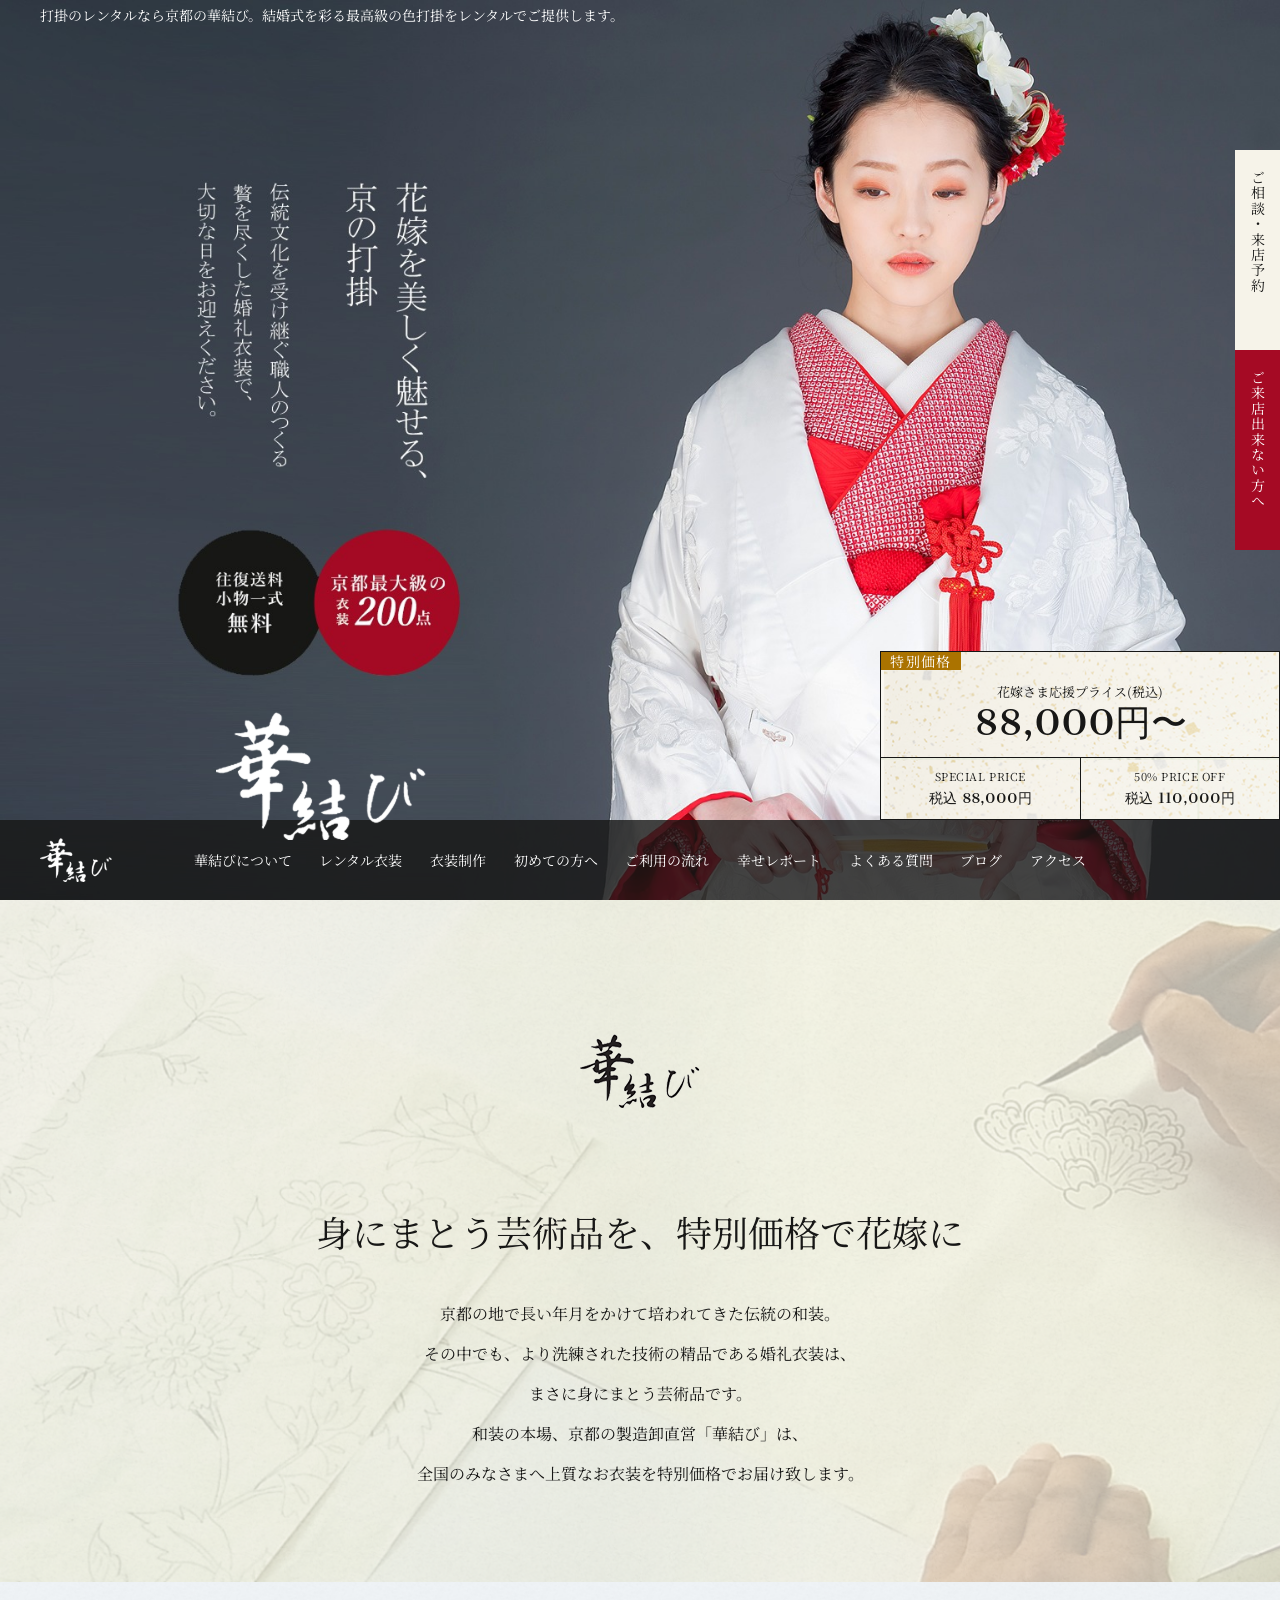
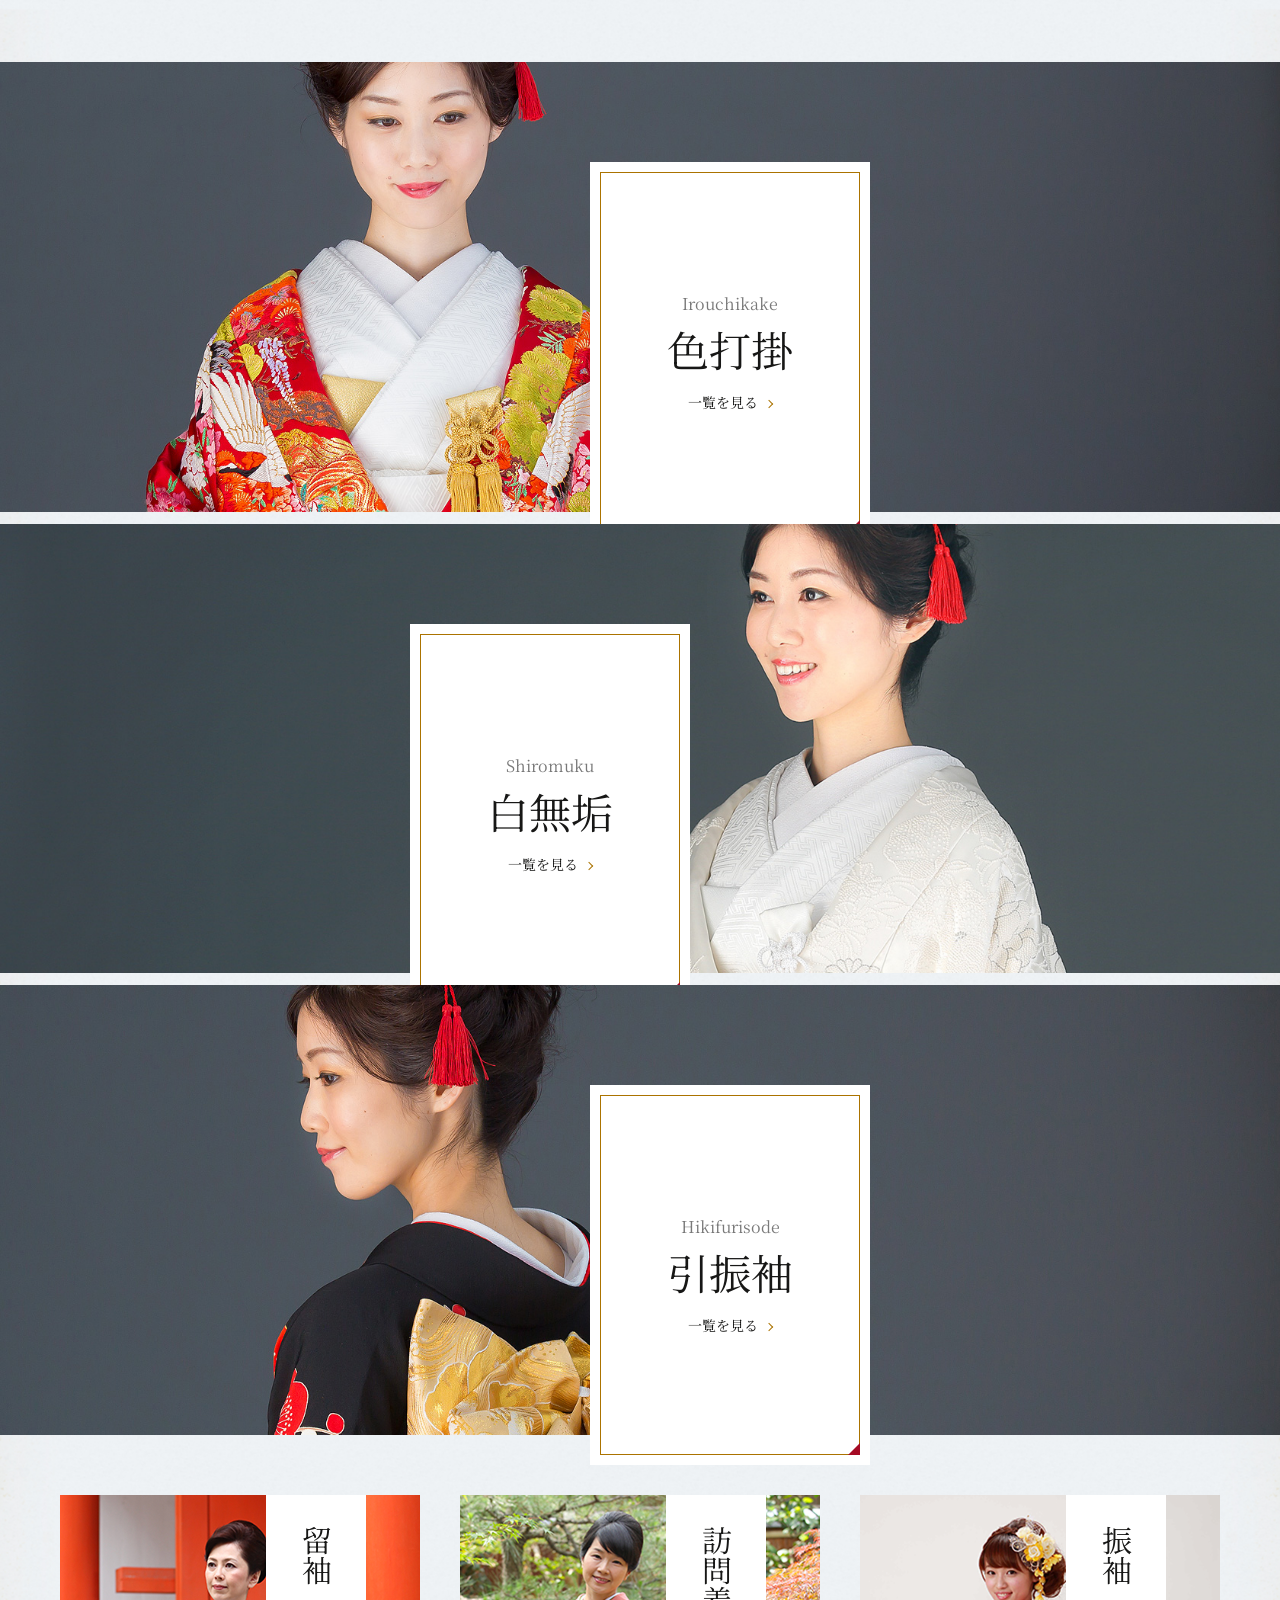
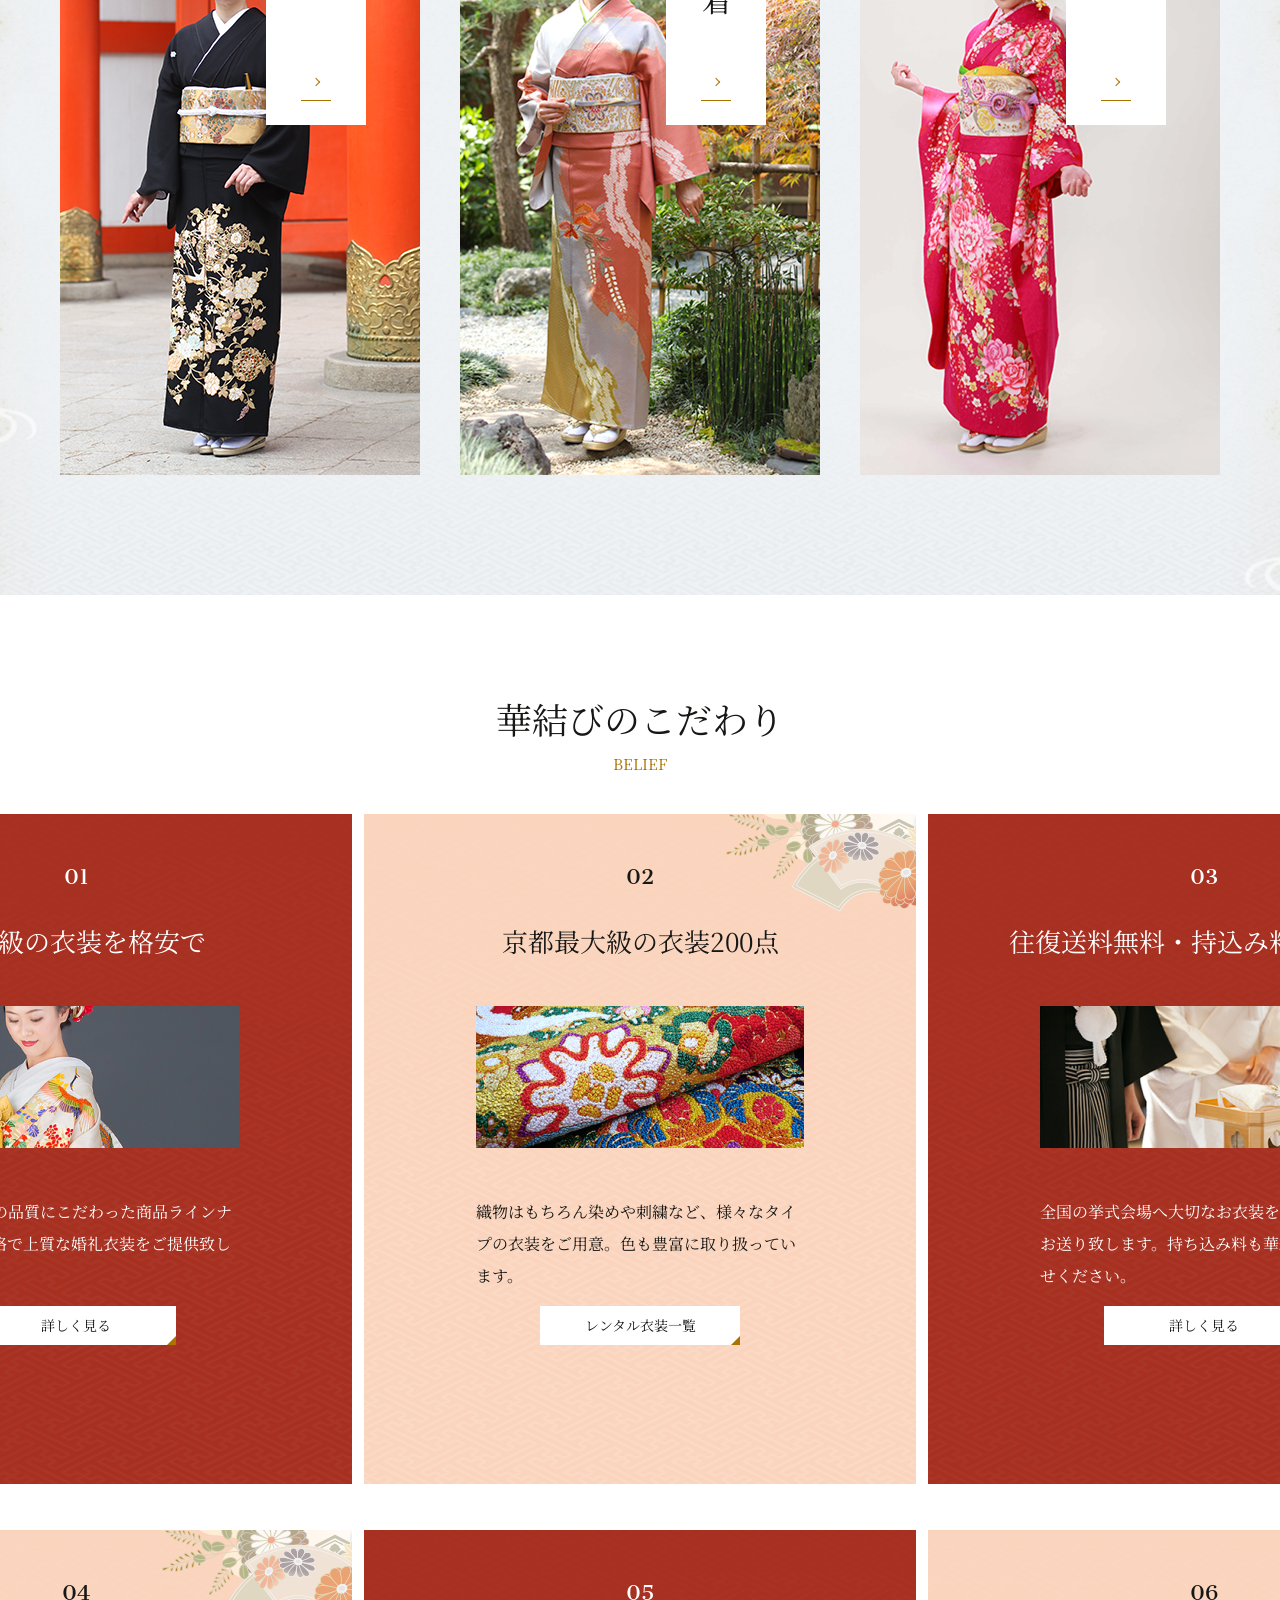
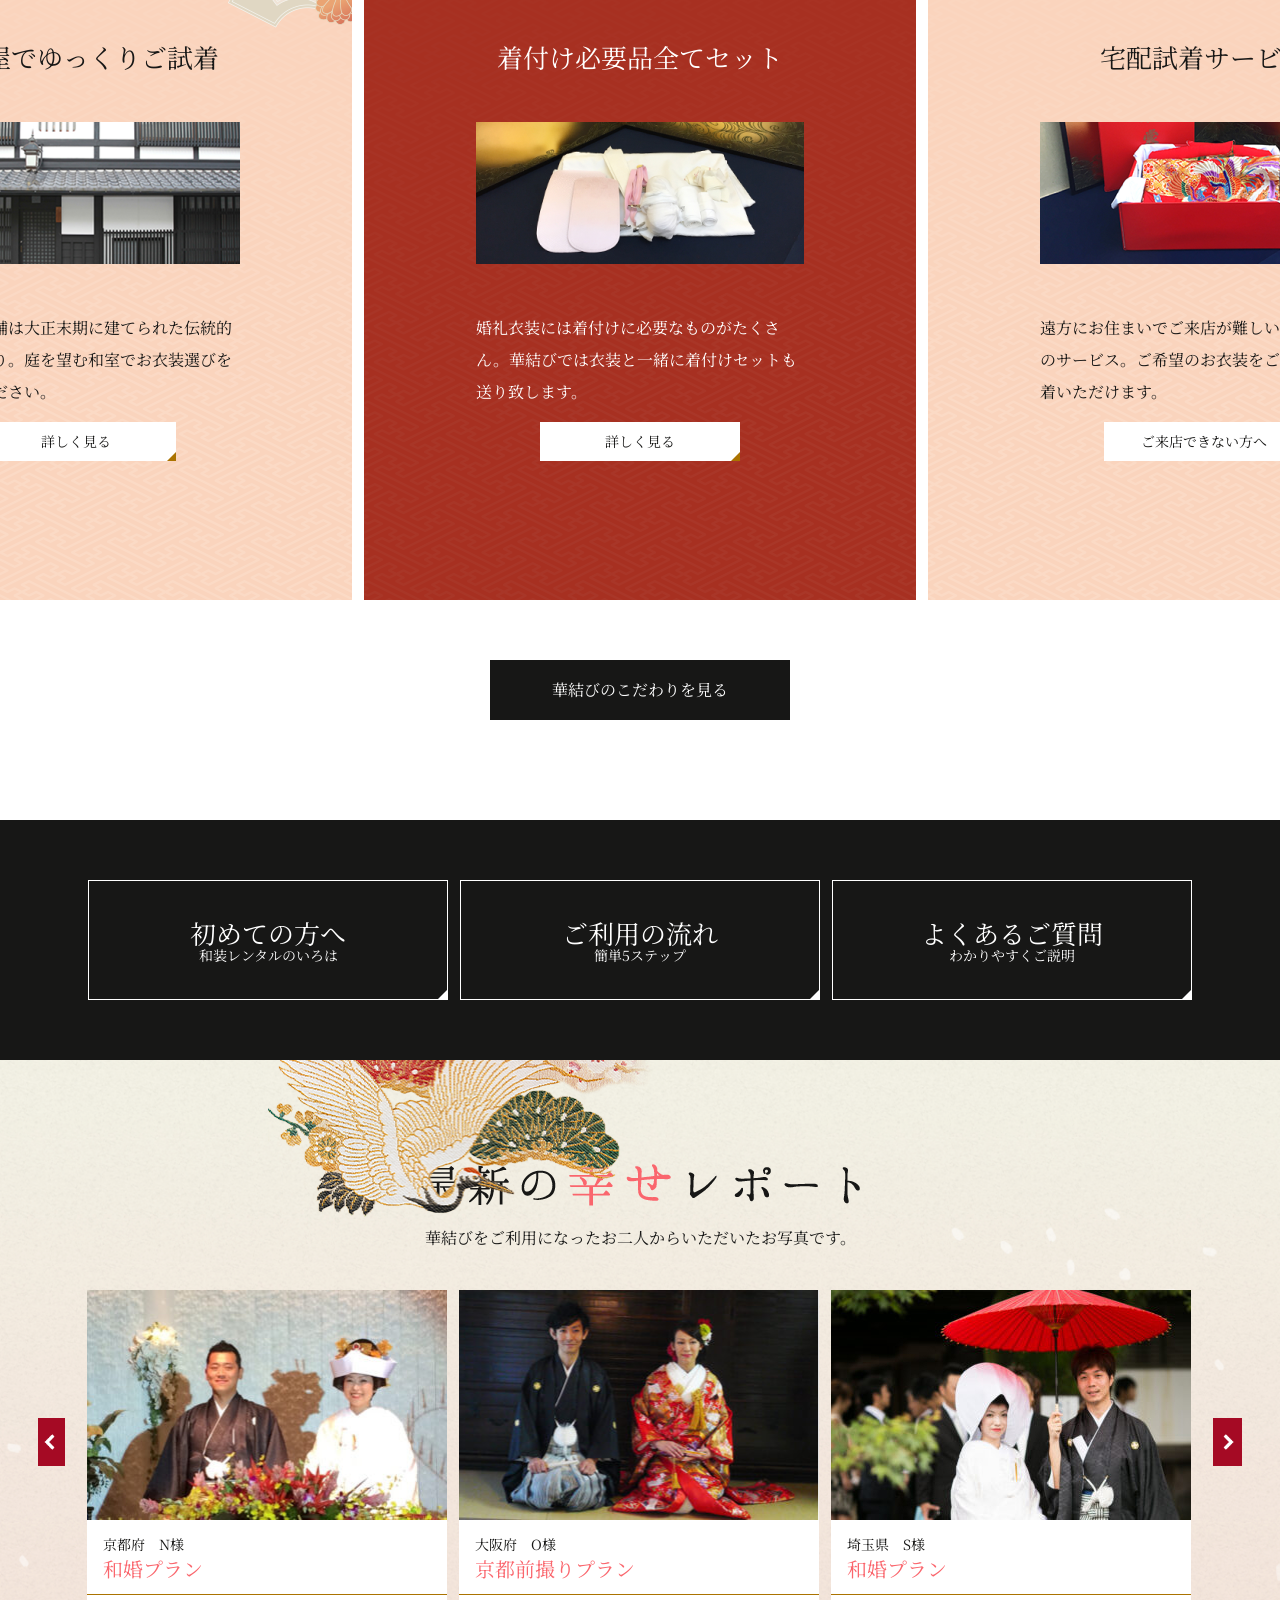
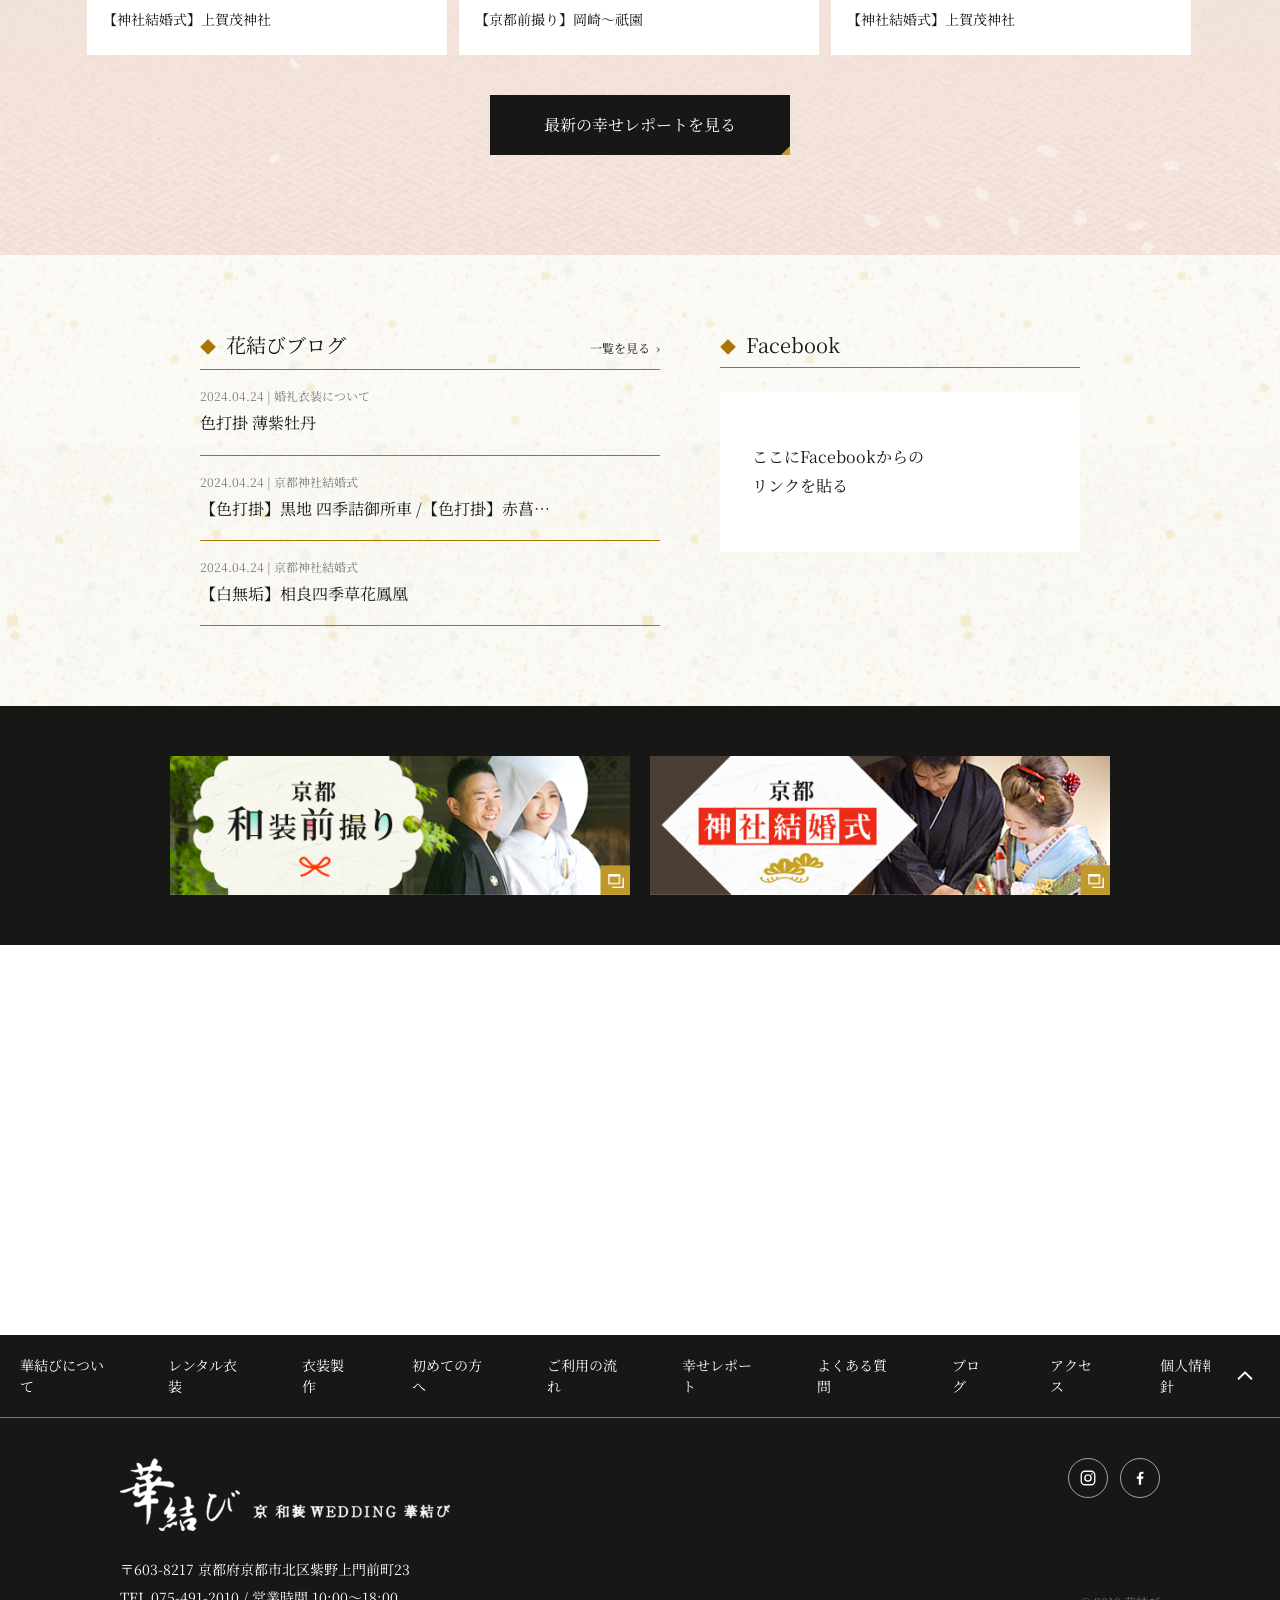
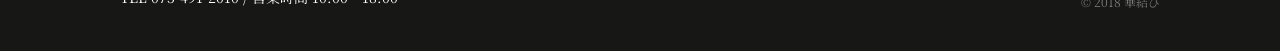
==== commit 8fb4e9bc: "feat: 個人情報保護方針ページ(pages/privacy.html)を作成・全10項目まで実装 Co-Authored-By: Claude Opus 4.8 <noreply@anthropi" ====
--- a/index.html
+++ b/index.html
@@ -43,9 +43,9 @@
             <li class="l-header__item"><a href="pages/first.html">初めての方へ</a></li>
             <li class="l-header__item"><a href="pages/flow.html">ご利用の流れ</a></li>
             <li class="l-header__item"><a href="pages/report.html">幸せレポート</a></li>
-            <li class="l-header__item"><a href="#">よくある質問</a></li>
-            <li class="l-header__item"><a href="#">ブログ</a></li>
-            <li class="l-header__item"><a href="#">アクセス</a></li>
+            <li class="l-header__item"><a href="pages/faq.html">よくある質問</a></li>
+            <li class="l-header__item"><a href="pages/blog.html">ブログ</a></li>
+            <li class="l-header__item"><a href="pages/access.html">アクセス</a></li>
           </ul>
         </nav>
       </div>
@@ -236,7 +236,7 @@
         </a>
       </li>
       <li class="p-btn-field__item">
-        <a class="p-btn-field__btn" href="#">
+        <a class="p-btn-field__btn" href="pages/faq.html">
           <span class="p-btn-field__title">よくあるご質問</span>
           <span class="p-btn-field__sub">わかりやすくご説明</span>
         </a>
@@ -403,10 +403,10 @@
         <li class="l-footer__item"><a href="pages/first.html">初めての方へ</a></li>
         <li class="l-footer__item"><a href="pages/flow.html">ご利用の流れ</a></li>
         <li class="l-footer__item"><a href="pages/report.html">幸せレポート</a></li>
-        <li class="l-footer__item"><a href="#">よくある質問</a></li>
-        <li class="l-footer__item"><a href="#">ブログ</a></li>
-        <li class="l-footer__item"><a href="#">アクセス</a></li>
-        <li class="l-footer__item"><a href="#">個人情報保護方針</a></li>
+        <li class="l-footer__item"><a href="pages/faq.html">よくある質問</a></li>
+        <li class="l-footer__item"><a href="pages/blog.html">ブログ</a></li>
+        <li class="l-footer__item"><a href="pages/access.html">アクセス</a></li>
+        <li class="l-footer__item"><a href="pages/privacy.html">個人情報保護方針</a></li>
       </ul>
     </nav>
 
--- a/css/style.css
+++ b/css/style.css
@@ -29,15 +29,9 @@
   color: #ffffff;
 }
 .l-header__inner {
-  display: -webkit-box;
-  display: -ms-flexbox;
-  display: flex;
-  -webkit-box-align: center;
-      -ms-flex-align: center;
-          align-items: center;
-  -webkit-box-pack: justify;
-      -ms-flex-pack: justify;
-          justify-content: space-between;
+  display: flex;
+  align-items: center;
+  justify-content: space-between;
   height: 100%;
   padding: 0 4rem;
 }
@@ -80,19 +74,12 @@
   display: none;
 }
 .l-header__nav {
-  -webkit-box-flex: 1;
-      -ms-flex: 1;
-          flex: 1;
+  flex: 1;
 }
 .l-header__list {
-  display: -webkit-box;
-  display: -ms-flexbox;
-  display: flex;
-  -webkit-box-align: center;
-      -ms-flex-align: center;
-          align-items: center;
-  -ms-flex-pack: distribute;
-      justify-content: space-around;
+  display: flex;
+  align-items: center;
+  justify-content: space-around;
 }
 .l-header__item {
   font-size: 1.4rem;
@@ -128,22 +115,13 @@
   font-size: 1.2rem;
 }
 .l-breadcrumb__list {
-  display: -webkit-box;
-  display: -ms-flexbox;
-  display: flex;
-  -ms-flex-wrap: wrap;
-      flex-wrap: wrap;
-  -webkit-box-align: center;
-      -ms-flex-align: center;
-          align-items: center;
+  display: flex;
+  flex-wrap: wrap;
+  align-items: center;
 }
 .l-breadcrumb__item {
-  display: -webkit-box;
-  display: -ms-flexbox;
-  display: flex;
-  -webkit-box-align: center;
-      -ms-flex-align: center;
-          align-items: center;
+  display: flex;
+  align-items: center;
 }
 .l-breadcrumb__item:not(:first-child)::before {
   content: "";
@@ -152,8 +130,7 @@
   margin: 0 1rem;
   border-top: 1px solid currentColor;
   border-right: 1px solid currentColor;
-  -webkit-transform: rotate(45deg);
-          transform: rotate(45deg);
+  transform: rotate(45deg);
 }
 .l-breadcrumb__item a {
   color: #171716;
@@ -168,18 +145,11 @@
   position: absolute;
   top: 50%;
   right: 0;
-  -webkit-transform: translateY(-50%);
-          transform: translateY(-50%);
+  transform: translateY(-50%);
   z-index: 1;
-  display: -webkit-box;
-  display: -ms-flexbox;
-  display: flex;
-  -webkit-box-align: center;
-      -ms-flex-align: center;
-          align-items: center;
-  -webkit-box-pack: center;
-      -ms-flex-pack: center;
-          justify-content: center;
+  display: flex;
+  align-items: center;
+  justify-content: center;
   width: 7rem;
   height: 7rem;
   background-color: #171716;
@@ -190,40 +160,27 @@
   top: auto;
   right: 0;
   bottom: 2.3rem;
-  -webkit-transform: none;
-          transform: none;
+  transform: none;
   z-index: 90;
 }
 .l-footer__nav {
   position: relative;
-  display: -webkit-box;
-  display: -ms-flexbox;
-  display: flex;
-  -webkit-box-align: center;
-      -ms-flex-align: center;
-          align-items: center;
+  display: flex;
+  align-items: center;
   min-height: 8rem;
   border-bottom: 1px solid #ab7300;
 }
 .l-footer__list {
-  display: -webkit-box;
-  display: -ms-flexbox;
-  display: flex;
-  -webkit-box-pack: center;
-      -ms-flex-pack: center;
-          justify-content: center;
+  display: flex;
+  justify-content: center;
   gap: 6rem;
   width: 100%;
   padding: 2rem;
   font-size: 1.4rem;
 }
 .l-footer__body {
-  display: -webkit-box;
-  display: -ms-flexbox;
-  display: flex;
-  -webkit-box-pack: justify;
-      -ms-flex-pack: justify;
-          justify-content: space-between;
+  display: flex;
+  justify-content: space-between;
   width: 104rem;
   margin: 0 auto;
   padding: 4rem 0;
@@ -237,36 +194,19 @@
   line-height: 2;
 }
 .l-footer__side {
-  display: -webkit-box;
-  display: -ms-flexbox;
-  display: flex;
-  -webkit-box-orient: vertical;
-  -webkit-box-direction: normal;
-      -ms-flex-direction: column;
-          flex-direction: column;
-  -webkit-box-align: end;
-      -ms-flex-align: end;
-          align-items: flex-end;
-  -webkit-box-pack: justify;
-      -ms-flex-pack: justify;
-          justify-content: space-between;
+  display: flex;
+  flex-direction: column;
+  align-items: flex-end;
+  justify-content: space-between;
 }
 .l-footer__sns {
-  display: -webkit-box;
-  display: -ms-flexbox;
   display: flex;
   gap: 1.2rem;
 }
 .l-footer__sns-link {
-  display: -webkit-box;
-  display: -ms-flexbox;
-  display: flex;
-  -webkit-box-align: center;
-      -ms-flex-align: center;
-          align-items: center;
-  -webkit-box-pack: center;
-      -ms-flex-pack: center;
-          justify-content: center;
+  display: flex;
+  align-items: center;
+  justify-content: center;
   width: 4rem;
   height: 4rem;
   border: 1px solid rgba(255, 255, 255, 0.6);
@@ -294,7 +234,6 @@
   -o-object-fit: cover;
      object-fit: cover;
   opacity: 0;
-  -webkit-transition: opacity 1s ease;
   transition: opacity 1s ease;
 }
 .p-mv__slide.is-active {
@@ -309,50 +248,28 @@
   overflow: hidden;
 }
 .p-side__item {
-  display: -webkit-box;
-  display: -ms-flexbox;
-  display: flex;
-  -webkit-box-align: stretch;
-      -ms-flex-align: stretch;
-          align-items: stretch;
+  display: flex;
+  align-items: stretch;
   height: 20rem;
-  -webkit-transform: translateX(24rem);
-          transform: translateX(24rem);
-  -webkit-transition: -webkit-transform 0.3s ease;
-  transition: -webkit-transform 0.3s ease;
+  transform: translateX(24rem);
   transition: transform 0.3s ease;
-  transition: transform 0.3s ease, -webkit-transform 0.3s ease;
 }
 .p-side__item:hover {
-  -webkit-transform: translateX(0);
-          transform: translateX(0);
+  transform: translateX(0);
 }
 .p-side__tab {
-  display: -webkit-box;
-  display: -ms-flexbox;
-  display: flex;
-  -webkit-box-align: center;
-      -ms-flex-align: center;
-          align-items: center;
-  -webkit-writing-mode: vertical-rl;
-      -ms-writing-mode: tb-rl;
-          writing-mode: vertical-rl;
+  display: flex;
+  align-items: center;
+  writing-mode: vertical-rl;
   padding: 2rem 1.2rem;
   font-size: 1.4rem;
   letter-spacing: 0.1em;
   cursor: pointer;
 }
 .p-side__panel {
-  display: -webkit-box;
-  display: -ms-flexbox;
-  display: flex;
-  -webkit-box-orient: vertical;
-  -webkit-box-direction: normal;
-      -ms-flex-direction: column;
-          flex-direction: column;
-  -webkit-box-pack: center;
-      -ms-flex-pack: center;
-          justify-content: center;
+  display: flex;
+  flex-direction: column;
+  justify-content: center;
   width: 24rem;
   padding: 2.4rem 2rem;
   text-align: center;
@@ -481,16 +398,9 @@
   width: 54rem;
   min-height: 54rem;
   padding: 4rem;
-  display: -webkit-box;
-  display: -ms-flexbox;
-  display: flex;
-  -webkit-box-orient: vertical;
-  -webkit-box-direction: normal;
-      -ms-flex-direction: column;
-          flex-direction: column;
-  -webkit-box-pack: center;
-      -ms-flex-pack: center;
-          justify-content: center;
+  display: flex;
+  flex-direction: column;
+  justify-content: center;
   background-color: #ffffff;
 }
 .p-about-block--01 {
@@ -507,12 +417,8 @@
 }
 
 .p-about-cols {
-  display: -webkit-box;
-  display: -ms-flexbox;
-  display: flex;
-  -webkit-box-align: center;
-      -ms-flex-align: center;
-          align-items: center;
+  display: flex;
+  align-items: center;
 }
 .p-about-cols__text {
   width: 79rem;
@@ -526,10 +432,7 @@
   width: 100%;
 }
 .p-about-cols--reverse {
-  -webkit-box-orient: horizontal;
-  -webkit-box-direction: reverse;
-      -ms-flex-direction: row-reverse;
-          flex-direction: row-reverse;
+  flex-direction: row-reverse;
 }
 
 .p-price {
@@ -551,15 +454,9 @@
   position: absolute;
   top: 0;
   left: 0;
-  display: -webkit-box;
-  display: -ms-flexbox;
-  display: flex;
-  -webkit-box-align: center;
-      -ms-flex-align: center;
-          align-items: center;
-  -webkit-box-pack: center;
-      -ms-flex-pack: center;
-          justify-content: center;
+  display: flex;
+  align-items: center;
+  justify-content: center;
   width: 8rem;
   height: 1.8rem;
   background-color: #ab7300;
@@ -579,16 +476,12 @@
   line-height: 1.2;
 }
 .p-price__cols {
-  display: -webkit-box;
-  display: -ms-flexbox;
   display: flex;
   border-top: 1px solid #171716;
   color: #171716;
 }
 .p-price__col {
-  -webkit-box-flex: 1;
-      -ms-flex: 1;
-          flex: 1;
+  flex: 1;
   padding: 1rem 0.5rem;
 }
 .p-price__col + .p-price__col {
@@ -638,13 +531,8 @@
   background-repeat: no-repeat;
 }
 .p-rental__bands {
-  display: -webkit-box;
-  display: -ms-flexbox;
-  display: flex;
-  -webkit-box-orient: vertical;
-  -webkit-box-direction: normal;
-      -ms-flex-direction: column;
-          flex-direction: column;
+  display: flex;
+  flex-direction: column;
   gap: 1.2rem;
   width: 168rem;
   max-width: 100%;
@@ -665,19 +553,10 @@
   position: absolute;
   top: 10rem;
   right: 41rem;
-  display: -webkit-box;
-  display: -ms-flexbox;
-  display: flex;
-  -webkit-box-orient: vertical;
-  -webkit-box-direction: normal;
-      -ms-flex-direction: column;
-          flex-direction: column;
-  -webkit-box-pack: center;
-      -ms-flex-pack: center;
-          justify-content: center;
-  -webkit-box-align: center;
-      -ms-flex-align: center;
-          align-items: center;
+  display: flex;
+  flex-direction: column;
+  justify-content: center;
+  align-items: center;
   width: 28rem;
   height: 38rem;
   background-color: #ffffff;
@@ -717,8 +596,7 @@
   margin-left: 0.8rem;
   border-top: 1px solid #ab7300;
   border-right: 1px solid #ab7300;
-  -webkit-transform: rotate(45deg);
-          transform: rotate(45deg);
+  transform: rotate(45deg);
   vertical-align: middle;
 }
 .p-rental__card::after {
@@ -731,18 +609,13 @@
   border-color: transparent transparent #a50a24 transparent;
 }
 .p-rental__subs {
-  display: -webkit-box;
-  display: -ms-flexbox;
-  display: flex;
-  -webkit-box-pack: center;
-      -ms-flex-pack: center;
-          justify-content: center;
+  display: flex;
+  justify-content: center;
   gap: 4rem;
   margin: 6rem auto 0;
 }
 .p-rental__sub {
-  -ms-flex-negative: 0;
-      flex-shrink: 0;
+  flex-shrink: 0;
   width: 36rem;
 }
 .p-rental__sub-inner {
@@ -765,11 +638,8 @@
   position: absolute;
   top: 3rem;
   left: 50%;
-  -webkit-transform: translateX(-50%);
-          transform: translateX(-50%);
-  -webkit-writing-mode: vertical-rl;
-      -ms-writing-mode: tb-rl;
-          writing-mode: vertical-rl;
+  transform: translateX(-50%);
+  writing-mode: vertical-rl;
   font-size: 3rem;
   line-height: 3.9rem;
 }
@@ -782,8 +652,7 @@
   height: 0.6rem;
   border-top: 1px solid #ab7300;
   border-right: 1px solid #ab7300;
-  -webkit-transform: translateX(-50%) rotate(45deg);
-          transform: translateX(-50%) rotate(45deg);
+  transform: translateX(-50%) rotate(45deg);
 }
 .p-rental__sub-label::after {
   content: "";
@@ -791,8 +660,7 @@
   bottom: 2.4rem;
   left: 50%;
   width: 3rem;
-  -webkit-transform: translateX(-50%);
-          transform: translateX(-50%);
+  transform: translateX(-50%);
   border-top: 1px solid #ab7300;
 }
 
@@ -820,19 +688,10 @@
   width: 57rem;
   min-height: 53rem;
   padding: 1rem;
-  display: -webkit-box;
-  display: -ms-flexbox;
-  display: flex;
-  -webkit-box-orient: vertical;
-  -webkit-box-direction: normal;
-      -ms-flex-direction: column;
-          flex-direction: column;
-  -webkit-box-pack: center;
-      -ms-flex-pack: center;
-          justify-content: center;
-  -webkit-box-align: center;
-      -ms-flex-align: center;
-          align-items: center;
+  display: flex;
+  flex-direction: column;
+  justify-content: center;
+  align-items: center;
   text-align: center;
   background-color: #ffffff;
 }
@@ -872,16 +731,11 @@
   width: 100%;
   height: 1px;
   background-color: #ab7300;
-  -webkit-transform-origin: center;
-          transform-origin: center;
-  -webkit-transition: -webkit-transform 0.3s ease;
-  transition: -webkit-transform 0.3s ease;
+  transform-origin: center;
   transition: transform 0.3s ease;
-  transition: transform 0.3s ease, -webkit-transform 0.3s ease;
 }
 .p-costume__more:hover::before {
-  -webkit-transform: scaleX(0);
-          transform: scaleX(0);
+  transform: scaleX(0);
 }
 .p-costume__more::after {
   content: "";
@@ -891,18 +745,13 @@
   margin-left: 0.8rem;
   border-top: 1px solid #ab7300;
   border-right: 1px solid #ab7300;
-  -webkit-transform: rotate(45deg);
-          transform: rotate(45deg);
+  transform: rotate(45deg);
   vertical-align: middle;
 }
 
 .p-costume-cols {
-  display: -webkit-box;
-  display: -ms-flexbox;
-  display: flex;
-  -webkit-box-align: stretch;
-      -ms-flex-align: stretch;
-          align-items: stretch;
+  display: flex;
+  align-items: stretch;
   width: 110rem;
   max-width: 100%;
   margin-inline: auto;
@@ -911,10 +760,7 @@
   margin-top: 18rem;
 }
 .p-costume-cols--reverse {
-  -webkit-box-orient: horizontal;
-  -webkit-box-direction: reverse;
-      -ms-flex-direction: row-reverse;
-          flex-direction: row-reverse;
+  flex-direction: row-reverse;
 }
 .p-costume-cols__img {
   width: 55rem;
@@ -927,19 +773,10 @@
   position: relative;
   width: 55rem;
   padding: 1rem;
-  display: -webkit-box;
-  display: -ms-flexbox;
-  display: flex;
-  -webkit-box-orient: vertical;
-  -webkit-box-direction: normal;
-      -ms-flex-direction: column;
-          flex-direction: column;
-  -webkit-box-pack: center;
-      -ms-flex-pack: center;
-          justify-content: center;
-  -webkit-box-align: center;
-      -ms-flex-align: center;
-          align-items: center;
+  display: flex;
+  flex-direction: column;
+  justify-content: center;
+  align-items: center;
   text-align: center;
   background-color: #ffffff;
 }
@@ -976,16 +813,11 @@
   width: 100%;
   height: 1px;
   background-color: #ab7300;
-  -webkit-transform-origin: center;
-          transform-origin: center;
-  -webkit-transition: -webkit-transform 0.3s ease;
-  transition: -webkit-transform 0.3s ease;
+  transform-origin: center;
   transition: transform 0.3s ease;
-  transition: transform 0.3s ease, -webkit-transform 0.3s ease;
 }
 .p-costume-cols__more:hover::before {
-  -webkit-transform: scaleX(0);
-          transform: scaleX(0);
+  transform: scaleX(0);
 }
 .p-costume-cols__more::after {
   content: "";
@@ -995,8 +827,7 @@
   margin-left: 0.8rem;
   border-top: 1px solid #ab7300;
   border-right: 1px solid #ab7300;
-  -webkit-transform: rotate(45deg);
-          transform: rotate(45deg);
+  transform: rotate(45deg);
   vertical-align: middle;
 }
 
@@ -1009,25 +840,15 @@
   padding-block: 10rem;
 }
 .p-production-nav__list {
-  display: -webkit-box;
-  display: -ms-flexbox;
-  display: flex;
-  -webkit-box-pack: center;
-      -ms-flex-pack: center;
-          justify-content: center;
+  display: flex;
+  justify-content: center;
   gap: 4rem;
 }
 .p-production-nav__btn {
   position: relative;
-  display: -webkit-box;
-  display: -ms-flexbox;
-  display: flex;
-  -webkit-box-pack: center;
-      -ms-flex-pack: center;
-          justify-content: center;
-  -webkit-box-align: center;
-      -ms-flex-align: center;
-          align-items: center;
+  display: flex;
+  justify-content: center;
+  align-items: center;
   width: 30rem;
   padding-block: 2rem;
   border: 1px solid #171716;
@@ -1043,8 +864,7 @@
   height: 0.7rem;
   border-bottom: 1px solid #171716;
   border-right: 1px solid #171716;
-  -webkit-transform: translateY(-70%) rotate(45deg);
-          transform: translateY(-70%) rotate(45deg);
+  transform: translateY(-70%) rotate(45deg);
 }
 
 .p-production-lead {
@@ -1087,8 +907,7 @@
   position: absolute;
   left: 2.4rem;
   top: 50%;
-  -webkit-transform: translateY(-50%);
-          transform: translateY(-50%);
+  transform: translateY(-50%);
   font-size: 2rem;
 }
 .p-production-step__title {
@@ -1117,9 +936,8 @@
 .p-production-technic__list {
   display: grid;
   grid-template-columns: repeat(2, 1fr);
-  -webkit-column-gap: 4rem;
-     -moz-column-gap: 4rem;
-          column-gap: 4rem;
+  -moz-column-gap: 4rem;
+       column-gap: 4rem;
   row-gap: 6rem;
 }
 .p-production-technic__img {
@@ -1148,19 +966,10 @@
   max-width: 100%;
   margin-inline: auto;
   margin-top: 4rem;
-  display: -webkit-box;
-  display: -ms-flexbox;
-  display: flex;
-  -webkit-box-orient: vertical;
-  -webkit-box-direction: normal;
-      -ms-flex-direction: column;
-          flex-direction: column;
-  -webkit-box-pack: center;
-      -ms-flex-pack: center;
-          justify-content: center;
-  -webkit-box-align: center;
-      -ms-flex-align: center;
-          align-items: center;
+  display: flex;
+  flex-direction: column;
+  justify-content: center;
+  align-items: center;
   min-height: 46.4rem;
   padding-inline: 2rem;
   background: url("../img/first/bg_iroha01.jpg") center/cover no-repeat;
@@ -1190,9 +999,8 @@
 .p-first-type__list {
   display: grid;
   grid-template-columns: repeat(3, 1fr);
-  -webkit-column-gap: 5rem;
-     -moz-column-gap: 5rem;
-          column-gap: 5rem;
+  -moz-column-gap: 5rem;
+       column-gap: 5rem;
   margin-top: 6rem;
 }
 .p-first-type__img {
@@ -1212,15 +1020,9 @@
 }
 .p-first-type__btn {
   position: relative;
-  display: -webkit-box;
-  display: -ms-flexbox;
-  display: flex;
-  -webkit-box-pack: center;
-      -ms-flex-pack: center;
-          justify-content: center;
-  -webkit-box-align: center;
-      -ms-flex-align: center;
-          align-items: center;
+  display: flex;
+  justify-content: center;
+  align-items: center;
   margin-top: 4rem;
   padding-block: 1.6rem;
   background-color: #171716;
@@ -1256,28 +1058,19 @@
   margin-top: 6rem;
 }
 .p-first-choice__item {
-  display: -webkit-box;
-  display: -ms-flexbox;
-  display: flex;
-  -webkit-box-align: center;
-      -ms-flex-align: center;
-          align-items: center;
-  -webkit-column-gap: 5rem;
-     -moz-column-gap: 5rem;
-          column-gap: 5rem;
+  display: flex;
+  align-items: center;
+  -moz-column-gap: 5rem;
+       column-gap: 5rem;
 }
 .p-first-choice__item + .p-first-choice__item {
   margin-top: 6rem;
 }
 .p-first-choice__item--reverse {
-  -webkit-box-orient: horizontal;
-  -webkit-box-direction: reverse;
-      -ms-flex-direction: row-reverse;
-          flex-direction: row-reverse;
+  flex-direction: row-reverse;
 }
 .p-first-choice__img {
-  -ms-flex-negative: 0;
-      flex-shrink: 0;
+  flex-shrink: 0;
   width: 21rem;
 }
 .p-first-choice__img img {
@@ -1285,9 +1078,7 @@
   width: 100%;
 }
 .p-first-choice__body {
-  -webkit-box-flex: 1;
-      -ms-flex: 1;
-          flex: 1;
+  flex: 1;
 }
 .p-first-choice__title {
   font-size: 2.4rem;
@@ -1327,12 +1118,8 @@
   border-top: 1px solid #171716;
 }
 .p-first-option__subtitle {
-  display: -webkit-box;
-  display: -ms-flexbox;
-  display: flex;
-  -webkit-box-align: center;
-      -ms-flex-align: center;
-          align-items: center;
+  display: flex;
+  align-items: center;
   font-size: 2rem;
   line-height: 1.4;
 }
@@ -1342,8 +1129,7 @@
   height: 1rem;
   margin-right: 1rem;
   background-color: #ab7300;
-  -webkit-transform: rotate(45deg);
-          transform: rotate(45deg);
+  transform: rotate(45deg);
 }
 .p-first-option__text {
   margin-top: 1.6rem;
@@ -1391,15 +1177,9 @@
   text-align: center;
 }
 .p-first-rental__btn {
-  display: -webkit-inline-box;
-  display: -ms-inline-flexbox;
   display: inline-flex;
-  -webkit-box-pack: center;
-      -ms-flex-pack: center;
-          justify-content: center;
-  -webkit-box-align: center;
-      -ms-flex-align: center;
-          align-items: center;
+  justify-content: center;
+  align-items: center;
   width: 30rem;
   max-width: 100%;
   padding-block: 2rem;
@@ -1431,19 +1211,13 @@
   scroll-margin-top: 10rem;
 }
 .p-flow__panel--half {
-  -webkit-box-flex: 1;
-      -ms-flex: 1;
-          flex: 1;
+  flex: 1;
   min-width: 0;
   padding: 4.8rem 4rem;
 }
 .p-flow__head {
-  display: -webkit-box;
-  display: -ms-flexbox;
-  display: flex;
-  -webkit-box-align: baseline;
-      -ms-flex-align: baseline;
-          align-items: baseline;
+  display: flex;
+  align-items: baseline;
   gap: 1rem;
   padding-bottom: 1.6rem;
   border-bottom: 1px solid #ab7300;
@@ -1462,15 +1236,12 @@
   line-height: 1.9;
 }
 .p-flow__select {
-  display: -webkit-box;
-  display: -ms-flexbox;
   display: flex;
   gap: 4rem;
   margin-top: 4rem;
 }
 .p-flow__select-img {
-  -ms-flex-negative: 0;
-      flex-shrink: 0;
+  flex-shrink: 0;
   width: 25rem;
 }
 .p-flow__select-img img {
@@ -1478,9 +1249,7 @@
   width: 100%;
 }
 .p-flow__select-body {
-  -webkit-box-flex: 1;
-      -ms-flex: 1;
-          flex: 1;
+  flex: 1;
 }
 .p-flow__note {
   margin-top: 3rem;
@@ -1509,15 +1278,9 @@
   text-align: center;
 }
 .p-flow__btn-black {
-  display: -webkit-inline-box;
-  display: -ms-inline-flexbox;
   display: inline-flex;
-  -webkit-box-pack: center;
-      -ms-flex-pack: center;
-          justify-content: center;
-  -webkit-box-align: center;
-      -ms-flex-align: center;
-          align-items: center;
+  justify-content: center;
+  align-items: center;
   width: 25rem;
   max-width: 100%;
   padding-block: 1.8rem;
@@ -1527,15 +1290,11 @@
   line-height: 1.4;
 }
 .p-flow__branch {
-  display: -webkit-box;
-  display: -ms-flexbox;
   display: flex;
   margin-block: 1rem;
 }
 .p-flow__branch-item {
-  -webkit-box-flex: 1;
-      -ms-flex: 1;
-          flex: 1;
+  flex: 1;
   text-align: center;
 }
 .p-flow__branch-item img {
@@ -1543,25 +1302,15 @@
   margin-inline: auto;
 }
 .p-flow__cols {
-  display: -webkit-box;
-  display: -ms-flexbox;
   display: flex;
   gap: 2rem;
-  -webkit-box-align: stretch;
-      -ms-flex-align: stretch;
-          align-items: stretch;
+  align-items: stretch;
   margin-top: 1rem;
 }
 .p-flow__contact {
-  display: -webkit-box;
-  display: -ms-flexbox;
-  display: flex;
-  -webkit-box-pack: center;
-      -ms-flex-pack: center;
-          justify-content: center;
-  -webkit-box-align: center;
-      -ms-flex-align: center;
-          align-items: center;
+  display: flex;
+  justify-content: center;
+  align-items: center;
   gap: 2rem;
   margin-top: 3rem;
 }
@@ -1578,18 +1327,11 @@
   width: 100%;
 }
 .p-flow__btn-gold {
-  display: -webkit-inline-box;
-  display: -ms-inline-flexbox;
   display: inline-flex;
-  -webkit-box-pack: center;
-      -ms-flex-pack: center;
-          justify-content: center;
-  -webkit-box-align: center;
-      -ms-flex-align: center;
-          align-items: center;
+  justify-content: center;
+  align-items: center;
   gap: 1rem;
-  -ms-flex-negative: 0;
-      flex-shrink: 0;
+  flex-shrink: 0;
   padding: 1.8rem 2.4rem;
   background-color: #c39e2f;
   color: #ffffff;
@@ -1597,25 +1339,15 @@
   line-height: 1.4;
 }
 .p-flow__btn-row {
-  display: -webkit-box;
-  display: -ms-flexbox;
   display: flex;
   gap: 2rem;
   margin-top: 3rem;
 }
 .p-flow__btn-dark {
-  -webkit-box-flex: 1;
-      -ms-flex: 1;
-          flex: 1;
-  display: -webkit-inline-box;
-  display: -ms-inline-flexbox;
+  flex: 1;
   display: inline-flex;
-  -webkit-box-pack: center;
-      -ms-flex-pack: center;
-          justify-content: center;
-  -webkit-box-align: center;
-      -ms-flex-align: center;
-          align-items: center;
+  justify-content: center;
+  align-items: center;
   padding: 1.8rem 1rem;
   background-color: #171716;
   color: #ffffff;
@@ -1656,20 +1388,15 @@
   border-bottom: 1px solid #bbd0db;
 }
 .p-flow__notice-title {
-  display: -webkit-box;
-  display: -ms-flexbox;
-  display: flex;
-  -webkit-box-align: center;
-      -ms-flex-align: center;
-          align-items: center;
+  display: flex;
+  align-items: center;
   gap: 1rem;
   font-size: 2.2rem;
   line-height: 1.4;
 }
 .p-flow__notice-title::before {
   content: "";
-  -ms-flex-negative: 0;
-      flex-shrink: 0;
+  flex-shrink: 0;
   width: 1.8rem;
   height: 1.8rem;
   background: url("../img/flow/bg_ico01.png") center/contain no-repeat;
@@ -1680,8 +1407,6 @@
   margin-top: 2.4rem;
 }
 .p-flow__notice-item {
-  display: -webkit-box;
-  display: -ms-flexbox;
   display: flex;
   gap: 1.2rem;
   font-size: 1.6rem;
@@ -1689,8 +1414,7 @@
 }
 .p-flow__notice-item::before {
   content: "";
-  -ms-flex-negative: 0;
-      flex-shrink: 0;
+  flex-shrink: 0;
   width: 1rem;
   height: 1rem;
   margin-top: 0.8rem;
@@ -1698,6 +1422,130 @@
   background-color: #a83627;
 }
 
+.faq-page {
+  background-color: #f1f4f7;
+}
+
+.p-faq-nav {
+  padding-block: 8rem;
+}
+.p-faq-nav__list {
+  display: grid;
+  grid-template-columns: repeat(3, 30rem);
+  justify-content: center;
+  gap: 4rem;
+}
+.p-faq-nav__btn {
+  position: relative;
+  display: flex;
+  justify-content: center;
+  align-items: center;
+  width: 30rem;
+  min-height: 6rem;
+  background-color: #ffffff;
+  border: 1px solid #171716;
+  font-size: 1.6rem;
+  line-height: 1.8rem;
+}
+.p-faq-nav__btn::after {
+  content: "";
+  position: absolute;
+  top: 50%;
+  right: 2rem;
+  width: 0.7rem;
+  height: 0.7rem;
+  border-bottom: 1px solid #171716;
+  border-right: 1px solid #171716;
+  transform: translateY(-70%) rotate(45deg);
+}
+
+.p-faq {
+  margin-top: 8rem;
+  scroll-margin-top: 10rem;
+}
+.p-faq__inner {
+  width: 110rem;
+  margin-inline: auto;
+  border-top: 1px solid #171716;
+}
+.p-faq__title {
+  margin-block: 8rem;
+  font-family: "Noto Serif JP", serif;
+  font-weight: 400;
+  font-size: 3.6rem;
+  line-height: 3.6rem;
+  text-align: center;
+}
+.p-faq__item {
+  background-color: #ffffff;
+}
+.p-faq__item + .p-faq__item {
+  margin-top: 0.2rem;
+}
+.p-faq__q {
+  position: relative;
+  display: flex;
+  align-items: center;
+  gap: 1.6rem;
+  width: 100%;
+  padding: 2rem 6rem 2rem 3rem;
+  background-color: transparent;
+  border: 0;
+  text-align: left;
+  cursor: pointer;
+}
+.p-faq__q-mark {
+  font-family: "Cantata One", serif;
+  font-weight: 400;
+  font-size: 2.5rem;
+  line-height: 2.5rem;
+}
+.p-faq__q-text {
+  font-size: 2rem;
+  line-height: 1.6;
+}
+.p-faq__q::before, .p-faq__q::after {
+  content: "";
+  position: absolute;
+  top: 50%;
+  right: 3rem;
+  width: 1.6rem;
+  height: 0.2rem;
+  background-color: #000;
+  transform: translateY(-50%);
+}
+.p-faq__q::after {
+  transform: translateY(-50%) rotate(90deg);
+  transition: transform 0.3s ease;
+}
+.p-faq__item.is-open .p-faq__q::after {
+  transform: translateY(-50%) rotate(180deg);
+}
+.p-faq__a {
+  display: grid;
+  grid-template-rows: 0fr;
+  transition: grid-template-rows 0.3s ease;
+}
+.p-faq__item.is-open .p-faq__a {
+  grid-template-rows: 1fr;
+}
+.p-faq__a-inner {
+  overflow: hidden;
+}
+.p-faq__a-text {
+  padding: 0 6rem 2rem 3rem;
+  font-size: 1.6rem;
+  line-height: 3rem;
+}
+.p-faq__a-link {
+  color: #ab7300;
+  text-decoration: underline;
+  text-underline-offset: 0.3rem;
+}
+.p-faq__a-link:hover {
+  text-decoration: none;
+}
+
 .p-belief {
   padding: 10rem 0;
   text-align: center;
@@ -1718,25 +1566,15 @@
 .p-belief__list {
   display: grid;
   grid-template-columns: repeat(3, 55.2rem);
-  -webkit-box-pack: center;
-      -ms-flex-pack: center;
-          justify-content: center;
-  -webkit-column-gap: 1.2rem;
-     -moz-column-gap: 1.2rem;
-          column-gap: 1.2rem;
+  justify-content: center;
+  -moz-column-gap: 1.2rem;
+       column-gap: 1.2rem;
   row-gap: 4.6rem;
 }
 .p-belief__item {
-  display: -webkit-box;
-  display: -ms-flexbox;
-  display: flex;
-  -webkit-box-orient: vertical;
-  -webkit-box-direction: normal;
-      -ms-flex-direction: column;
-          flex-direction: column;
-  -webkit-box-align: center;
-      -ms-flex-align: center;
-          align-items: center;
+  display: flex;
+  flex-direction: column;
+  align-items: center;
   height: 67rem;
   padding: 5rem;
   background-size: cover;
@@ -1776,15 +1614,9 @@
 }
 .p-belief__btn {
   position: relative;
-  display: -webkit-inline-box;
-  display: -ms-inline-flexbox;
   display: inline-flex;
-  -webkit-box-align: center;
-      -ms-flex-align: center;
-          align-items: center;
-  -webkit-box-pack: center;
-      -ms-flex-pack: center;
-          justify-content: center;
+  align-items: center;
+  justify-content: center;
   margin-top: 1.4rem;
   width: 20rem;
   height: 3.9rem;
@@ -1805,15 +1637,9 @@
   margin-top: 6rem;
 }
 .p-belief__more-btn {
-  display: -webkit-inline-box;
-  display: -ms-inline-flexbox;
   display: inline-flex;
-  -webkit-box-align: center;
-      -ms-flex-align: center;
-          align-items: center;
-  -webkit-box-pack: center;
-      -ms-flex-pack: center;
-          justify-content: center;
+  align-items: center;
+  justify-content: center;
   width: 30rem;
   height: 6rem;
   background-color: #171716;
@@ -1831,29 +1657,16 @@
   background-repeat: no-repeat;
 }
 .p-btn-field__list {
-  display: -webkit-box;
-  display: -ms-flexbox;
-  display: flex;
-  -webkit-box-pack: center;
-      -ms-flex-pack: center;
-          justify-content: center;
+  display: flex;
+  justify-content: center;
   gap: 1.2rem;
 }
 .p-btn-field__btn {
   position: relative;
-  display: -webkit-box;
-  display: -ms-flexbox;
-  display: flex;
-  -webkit-box-orient: vertical;
-  -webkit-box-direction: normal;
-      -ms-flex-direction: column;
-          flex-direction: column;
-  -webkit-box-align: center;
-      -ms-flex-align: center;
-          align-items: center;
-  -webkit-box-pack: center;
-      -ms-flex-pack: center;
-          justify-content: center;
+  display: flex;
+  flex-direction: column;
+  align-items: center;
+  justify-content: center;
   width: 36rem;
   height: 12rem;
   border: 1px solid #ffffff;
@@ -1909,15 +1722,9 @@
   text-align: center;
 }
 .p-contact__row {
-  display: -webkit-box;
-  display: -ms-flexbox;
-  display: flex;
-  -webkit-box-align: center;
-      -ms-flex-align: center;
-          align-items: center;
-  -webkit-box-pack: center;
-      -ms-flex-pack: center;
-          justify-content: center;
+  display: flex;
+  align-items: center;
+  justify-content: center;
   gap: 4rem;
   margin-top: 2.4rem;
 }
@@ -1937,8 +1744,6 @@
   text-align: center;
 }
 .p-contact__btns {
-  display: -webkit-box;
-  display: -ms-flexbox;
   display: flex;
   gap: 1.6rem;
 }
@@ -2015,15 +1820,9 @@
   color: #a83427;
 }
 .p-report-list__meta {
-  display: -webkit-box;
-  display: -ms-flexbox;
-  display: flex;
-  -webkit-box-pack: center;
-      -ms-flex-pack: center;
-          justify-content: center;
-  -webkit-box-align: center;
-      -ms-flex-align: center;
-          align-items: center;
+  display: flex;
+  justify-content: center;
+  align-items: center;
   gap: 0;
   margin-top: 2.4rem;
 }
@@ -2067,8 +1866,6 @@
      object-fit: cover;
 }
 .p-report-list__comments {
-  display: -webkit-box;
-  display: -ms-flexbox;
   display: flex;
   gap: 5.6rem;
   margin-top: 4rem;
@@ -2153,15 +1950,9 @@
   font-size: 1.6rem;
 }
 .p-report__slider {
-  display: -webkit-box;
-  display: -ms-flexbox;
-  display: flex;
-  -webkit-box-align: start;
-      -ms-flex-align: start;
-          align-items: flex-start;
-  -webkit-box-pack: center;
-      -ms-flex-pack: center;
-          justify-content: center;
+  display: flex;
+  align-items: flex-start;
+  justify-content: center;
   gap: 2.2rem;
 }
 .p-report__viewport {
@@ -2169,17 +1960,12 @@
   width: 110.4rem;
 }
 .p-report__track {
-  display: -webkit-box;
-  display: -ms-flexbox;
-  display: flex;
-  -webkit-column-gap: 1.2rem;
-     -moz-column-gap: 1.2rem;
-          column-gap: 1.2rem;
+  display: flex;
+  -moz-column-gap: 1.2rem;
+       column-gap: 1.2rem;
 }
 .p-report__item {
-  -webkit-box-flex: 0;
-      -ms-flex: 0 0 auto;
-          flex: 0 0 auto;
+  flex: 0 0 auto;
   width: 36rem;
 }
 .p-report__card {
@@ -2214,8 +2000,7 @@
   line-height: 2.4rem;
 }
 .p-report__arrow {
-  -ms-flex-negative: 0;
-      flex-shrink: 0;
+  flex-shrink: 0;
   margin-top: 12.8rem;
   cursor: pointer;
 }
@@ -2227,15 +2012,9 @@
 }
 .p-report__more-btn {
   position: relative;
-  display: -webkit-inline-box;
-  display: -ms-inline-flexbox;
   display: inline-flex;
-  -webkit-box-align: center;
-      -ms-flex-align: center;
-          align-items: center;
-  -webkit-box-pack: center;
-      -ms-flex-pack: center;
-          justify-content: center;
+  align-items: center;
+  justify-content: center;
   width: 30rem;
   height: 6rem;
   background-color: #171716;
@@ -2250,6 +2029,10 @@
   border-style: solid;
   border-width: 0 0 0.9rem 0.9rem;
   border-color: transparent transparent #c39e2f transparent;
+}
+
+.blog-page {
+  background-color: #f1f4f7;
 }
 
 .p-blog {
@@ -2260,12 +2043,8 @@
   background-repeat: no-repeat;
 }
 .p-blog__inner {
-  display: -webkit-box;
-  display: -ms-flexbox;
-  display: flex;
-  -webkit-box-pack: center;
-      -ms-flex-pack: center;
-          justify-content: center;
+  display: flex;
+  justify-content: center;
   gap: 6rem;
   width: 104rem;
   margin: 0 auto;
@@ -2277,15 +2056,9 @@
   width: 36rem;
 }
 .p-blog__head {
-  display: -webkit-box;
-  display: -ms-flexbox;
-  display: flex;
-  -webkit-box-align: baseline;
-      -ms-flex-align: baseline;
-          align-items: baseline;
-  -webkit-box-pack: justify;
-      -ms-flex-pack: justify;
-          justify-content: space-between;
+  display: flex;
+  align-items: baseline;
+  justify-content: space-between;
   padding-bottom: 1.2rem;
   border-bottom: 1px solid #ab7300;
 }
@@ -2325,12 +2098,8 @@
   line-height: 1.4;
 }
 .p-blog__fb {
-  display: -webkit-box;
-  display: -ms-flexbox;
-  display: flex;
-  -webkit-box-align: center;
-      -ms-flex-align: center;
-          align-items: center;
+  display: flex;
+  align-items: center;
   margin-top: 2.4rem;
   padding: 0 3.2rem;
   height: 16rem;
@@ -2339,6 +2108,149 @@
 .p-blog__fb-text {
   font-size: 1.6rem;
   line-height: 1.8;
+}
+
+.p-blog-list {
+  padding-block: 8rem;
+}
+.p-blog-list__inner {
+  display: flex;
+  justify-content: space-between;
+  width: 110rem;
+  margin: 0 auto;
+}
+.p-blog-list__main {
+  flex-shrink: 0;
+}
+.p-blog-list__cards {
+  display: grid;
+  grid-template-columns: repeat(2, 38.5rem);
+  -moz-column-gap: 3rem;
+       column-gap: 3rem;
+  row-gap: 4rem;
+}
+
+.p-blog-card {
+  width: 38.5rem;
+}
+.p-blog-card__link {
+  display: block;
+}
+.p-blog-card__thumb {
+  overflow: hidden;
+  height: 25rem;
+  background-color: #f1f4f7;
+}
+.p-blog-card__img {
+  width: 100%;
+  height: 100%;
+  -o-object-fit: cover;
+     object-fit: cover;
+}
+.p-blog-card__body {
+  height: 13.8rem;
+  padding: 3rem 3rem 0;
+  background-color: #ffffff;
+}
+.p-blog-card__meta {
+  font-size: 1.4rem;
+  line-height: 1.8rem;
+}
+.p-blog-card__title {
+  margin-top: 1.4rem;
+  font-size: 1.7rem;
+  line-height: 2.2rem;
+}
+
+.p-blog-cat {
+  flex-shrink: 0;
+  align-self: flex-start;
+  width: 25.5rem;
+  background-color: #ffffff;
+}
+.p-blog-cat__head {
+  position: relative;
+  display: flex;
+  align-items: center;
+  justify-content: flex-start;
+  min-height: 5.4rem;
+  padding-inline: 2rem;
+  border-bottom: 1px solid #ab7300;
+}
+.p-blog-cat__title {
+  font-size: 2rem;
+  line-height: 2.6rem;
+}
+.p-blog-cat__mark {
+  color: #ab7300;
+}
+.p-blog-cat__deco {
+  position: absolute;
+  top: 0;
+  right: 0;
+  width: 13rem;
+}
+.p-blog-cat__item {
+  border-bottom: 1px solid #e3e3e3;
+}
+.p-blog-cat__link {
+  display: flex;
+  align-items: center;
+  justify-content: space-between;
+  min-height: 5.3rem;
+  padding-inline: 2rem;
+  font-size: 1.3rem;
+  line-height: 1.7rem;
+}
+.p-blog-cat__link::after {
+  content: "";
+  flex-shrink: 0;
+  width: 0.5rem;
+  height: 0.5rem;
+  border-top: 1px solid #797979;
+  border-right: 1px solid #797979;
+  transform: rotate(45deg);
+}
+
+.p-blog-pager {
+  width: 110rem;
+  margin: 0 auto;
+  padding-bottom: 8rem;
+}
+.p-blog-pager__list {
+  display: flex;
+  justify-content: center;
+  align-items: center;
+  gap: 1rem;
+  width: 80rem;
+}
+.p-blog-pager__link {
+  display: flex;
+  justify-content: center;
+  align-items: center;
+  width: 4.6rem;
+  height: 4.6rem;
+  border: 1px solid #171716;
+  font-size: 1.6rem;
+  line-height: 1;
+  transition: color 0.2s, background-color 0.2s, border-color 0.2s;
+}
+.p-blog-pager__link:hover {
+  color: #ffffff;
+  background-color: #a50a24;
+  border-color: #a50a24;
+}
+.p-blog-pager__link.is-current {
+  color: #ffffff;
+  background-color: #a50a24;
+  border-color: #a50a24;
+}
+.p-blog-pager__link--last {
+  border: none;
+}
+.p-blog-pager__link--last:hover {
+  color: #a50a24;
+  background-color: transparent;
 }
 
 .p-cta {
@@ -2350,12 +2262,8 @@
   background-repeat: no-repeat;
 }
 .p-cta__list {
-  display: -webkit-box;
-  display: -ms-flexbox;
-  display: flex;
-  -webkit-box-pack: center;
-      -ms-flex-pack: center;
-          justify-content: center;
+  display: flex;
+  justify-content: center;
   gap: 2rem;
 }
 .p-cta__item {
@@ -2373,4 +2281,232 @@
   width: 100%;
   height: 39rem;
   border: 0;
+}
+
+.access-page .p-page-title {
+  background-color: #f1f4f7;
+}
+
+.p-access-intro {
+  padding-block: 8rem;
+  text-align: center;
+}
+.p-access-intro__title {
+  font-size: 3rem;
+  line-height: 4.2rem;
+}
+.p-access-intro__lead {
+  margin-top: 3rem;
+  font-size: 1.7rem;
+  line-height: 3.2rem;
+}
+
+.p-access-shop__img {
+  display: block;
+  width: 100%;
+}
+
+.p-access-info {
+  width: 110rem;
+  max-width: 100%;
+  margin-inline: auto;
+  margin-block: 8rem;
+}
+.p-access-info__body {
+  display: flex;
+  justify-content: space-between;
+  align-items: flex-start;
+}
+.p-access-info__title {
+  display: flex;
+  align-items: center;
+  margin-bottom: 3rem;
+  font-size: 2.4rem;
+  line-height: 1.4;
+}
+.p-access-info__title::before {
+  content: "";
+  width: 1.2rem;
+  height: 1.2rem;
+  margin-right: 1.2rem;
+  background-color: #ab7300;
+  transform: rotate(45deg);
+}
+.p-access-info__left {
+  width: 61rem;
+}
+.p-access-info__table {
+  width: 100%;
+  border-collapse: collapse;
+  border-top: 1px solid #171716;
+}
+.p-access-info__table th,
+.p-access-info__table td {
+  padding: 2rem;
+  border-bottom: 1px solid #171716;
+  font-weight: 400;
+  text-align: left;
+  vertical-align: middle;
+}
+.p-access-info__table th {
+  width: 12rem;
+  background-color: #f7f8fa;
+}
+.p-access-info__notes {
+  margin-top: 2rem;
+  padding-left: 2rem;
+  list-style: disc;
+}
+.p-access-info__notes li {
+  font-size: 1.3rem;
+  line-height: 2.4rem;
+}
+.p-access-info__notes li + li {
+  margin-top: 0.6rem;
+}
+.p-access-info__map-img {
+  display: block;
+  width: 44rem;
+}
+.p-access-info__gmap {
+  display: block;
+  width: 100%;
+  height: 45rem;
+  margin-top: 4rem;
+  border: 0;
+}
+
+.p-access-route {
+  width: 110rem;
+  max-width: 100%;
+  margin-inline: auto;
+  margin-block: 8rem;
+}
+.p-access-route__title {
+  display: flex;
+  align-items: center;
+  justify-content: center;
+  padding-bottom: 3rem;
+  border-bottom: 1px solid #000000;
+  font-size: 2.4rem;
+  line-height: 1.4;
+}
+.p-access-route__icon {
+  width: auto;
+  height: 3rem;
+  margin-right: 1.6rem;
+}
+.p-access-route__block {
+  margin-top: 5rem;
+}
+.p-access-route__block + .p-access-route__block {
+  padding-top: 5rem;
+  border-top: 1px solid #000000;
+}
+.p-access-route__station {
+  display: flex;
+  align-items: center;
+  font-size: 2rem;
+  line-height: 1.4;
+}
+.p-access-route__station::before {
+  content: "";
+  width: 1.2rem;
+  height: 1.2rem;
+  margin-right: 1.2rem;
+  background-color: #ab7300;
+  transform: rotate(45deg);
+}
+.p-access-route__label {
+  margin-top: 2rem;
+  font-size: 1.4rem;
+  line-height: 1.6;
+}
+.p-access-route__text {
+  margin-top: 0.8rem;
+  font-size: 1.4rem;
+  line-height: 2.6rem;
+}
+
+.p-access-car {
+  width: 110rem;
+  max-width: 100%;
+  margin-inline: auto;
+  margin-block: 8rem;
+}
+.p-access-car__title {
+  display: flex;
+  align-items: center;
+  justify-content: center;
+  padding-bottom: 3rem;
+  border-bottom: 1px solid #000000;
+  font-size: 2.4rem;
+  line-height: 1.4;
+}
+.p-access-car__icon {
+  width: auto;
+  height: 3rem;
+  margin-right: 1.6rem;
+}
+.p-access-car__lead {
+  margin-top: 3rem;
+  font-size: 1.4rem;
+  line-height: 1.6;
+}
+.p-access-car__sv {
+  display: block;
+  width: 100%;
+  height: 60rem;
+  margin-top: 3rem;
+  border: 0;
+}
+
+.privacy-page {
+  background-color: #f1f4f7;
+}
+
+.p-privacy {
+  margin-top: 10rem;
+}
+.p-privacy__inner {
+  width: 110rem;
+  margin-inline: auto;
+}
+.p-privacy__lead, .p-privacy__text {
+  font-size: 1.6rem;
+  line-height: 3.2rem;
+}
+
+.p-privacy-list {
+  width: 110rem;
+  margin-inline: auto;
+  margin-top: 8rem;
+  padding-inline: 4.5rem;
+  background-color: #ffffff;
+}
+.p-privacy-list__item {
+  padding-block: 4rem;
+}
+.p-privacy-list__item + .p-privacy-list__item {
+  border-top: 1px solid #e3e0ce;
+}
+.p-privacy-list__title {
+  margin-bottom: 2rem;
+  font-size: 2.4rem;
+  line-height: 3rem;
+}
+.p-privacy-list__text {
+  font-size: 1.6rem;
+  line-height: 3.2rem;
+}
+.p-privacy-list__bullets {
+  font-size: 1.6rem;
+  line-height: 3.2rem;
+}
+.p-privacy-list__bullet {
+  padding-left: 1.4rem;
+  text-indent: -1.4rem;
+}
+.p-privacy-list__bullet::before {
+  content: "・";
 }/*# sourceMappingURL=style.css.map */
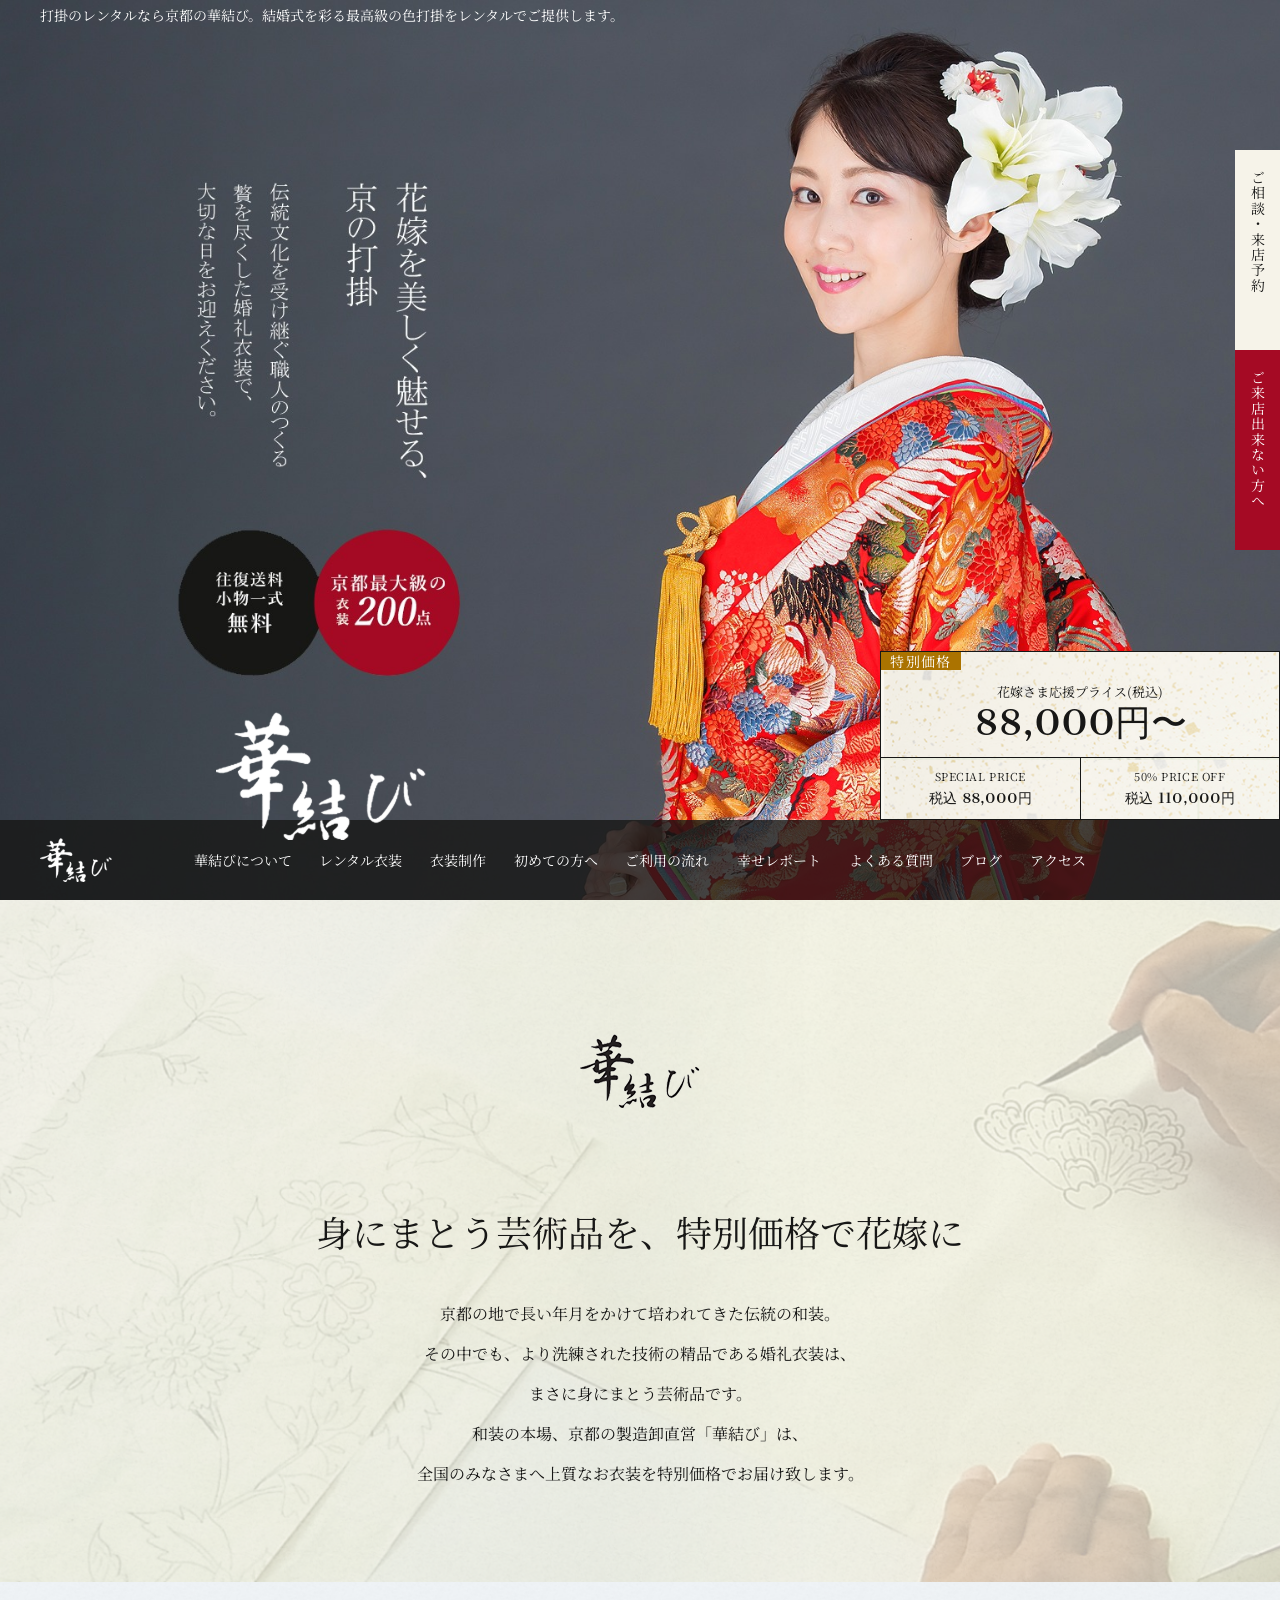
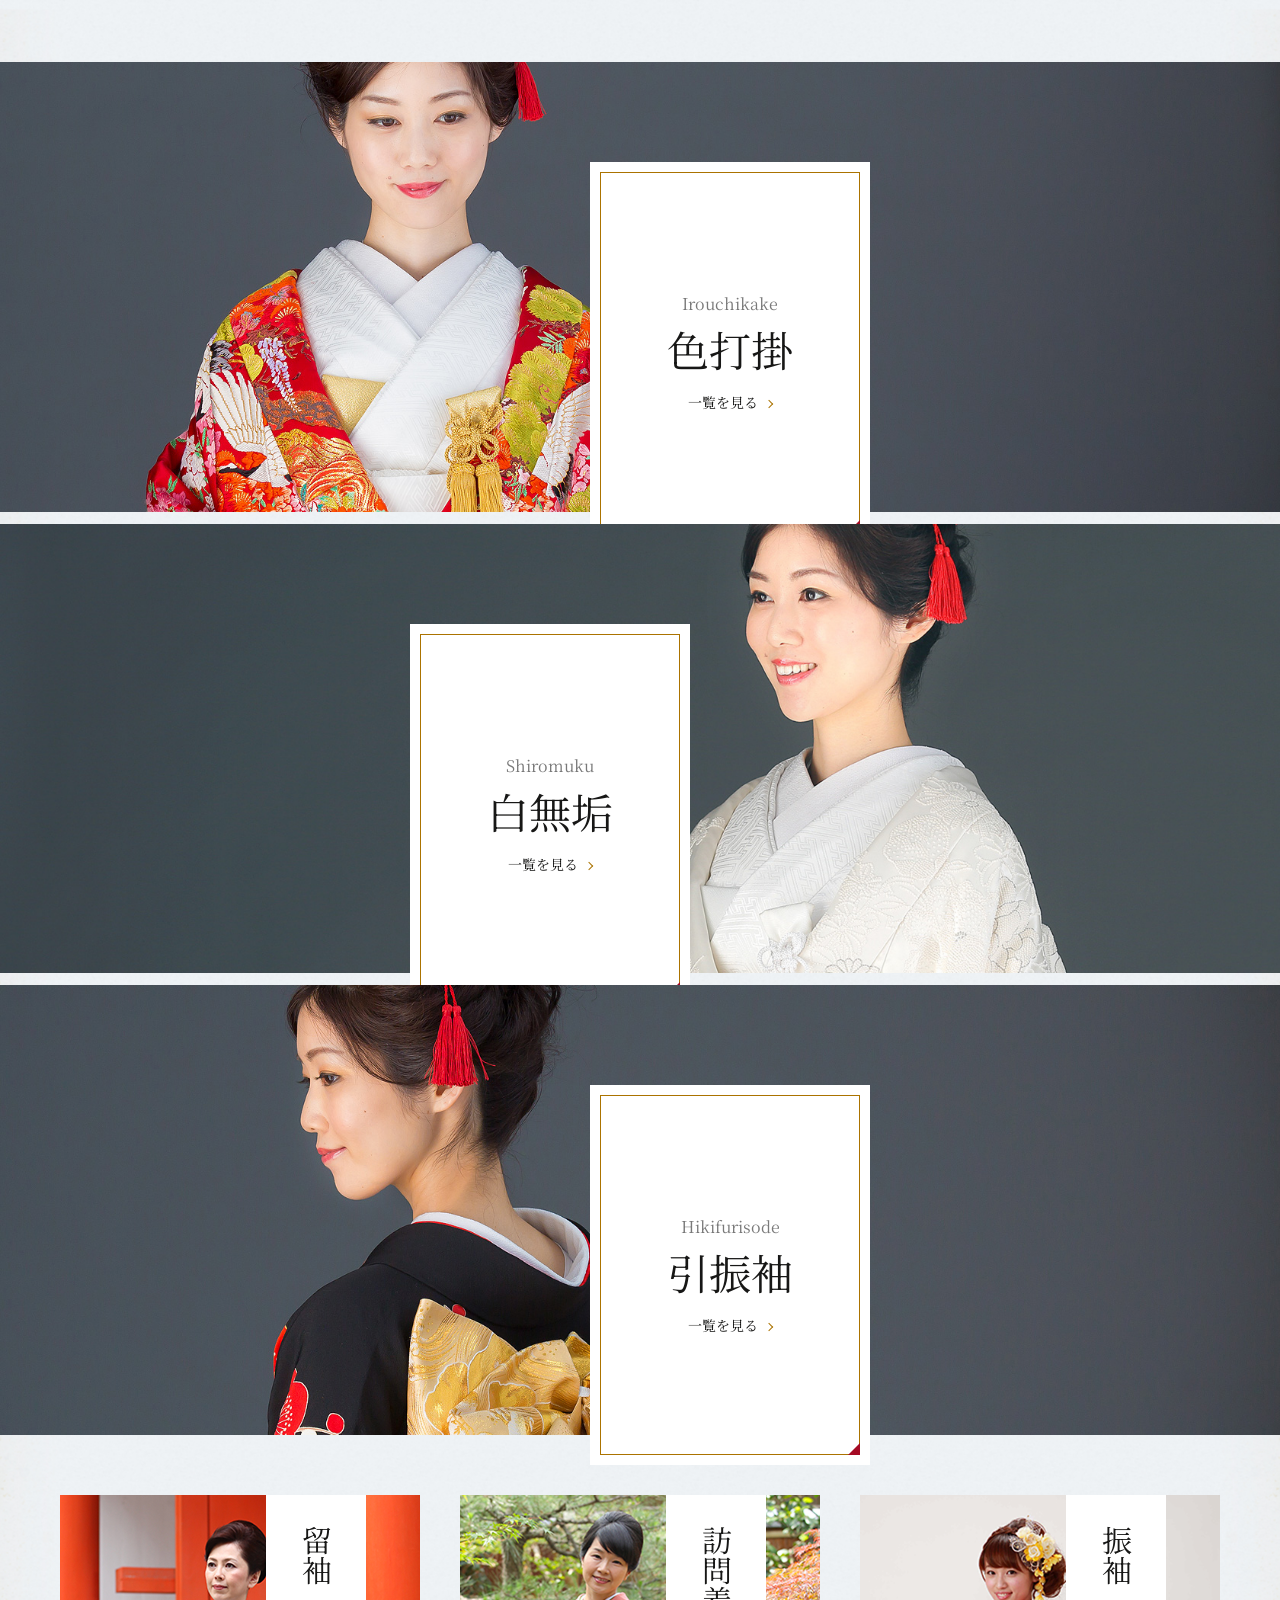
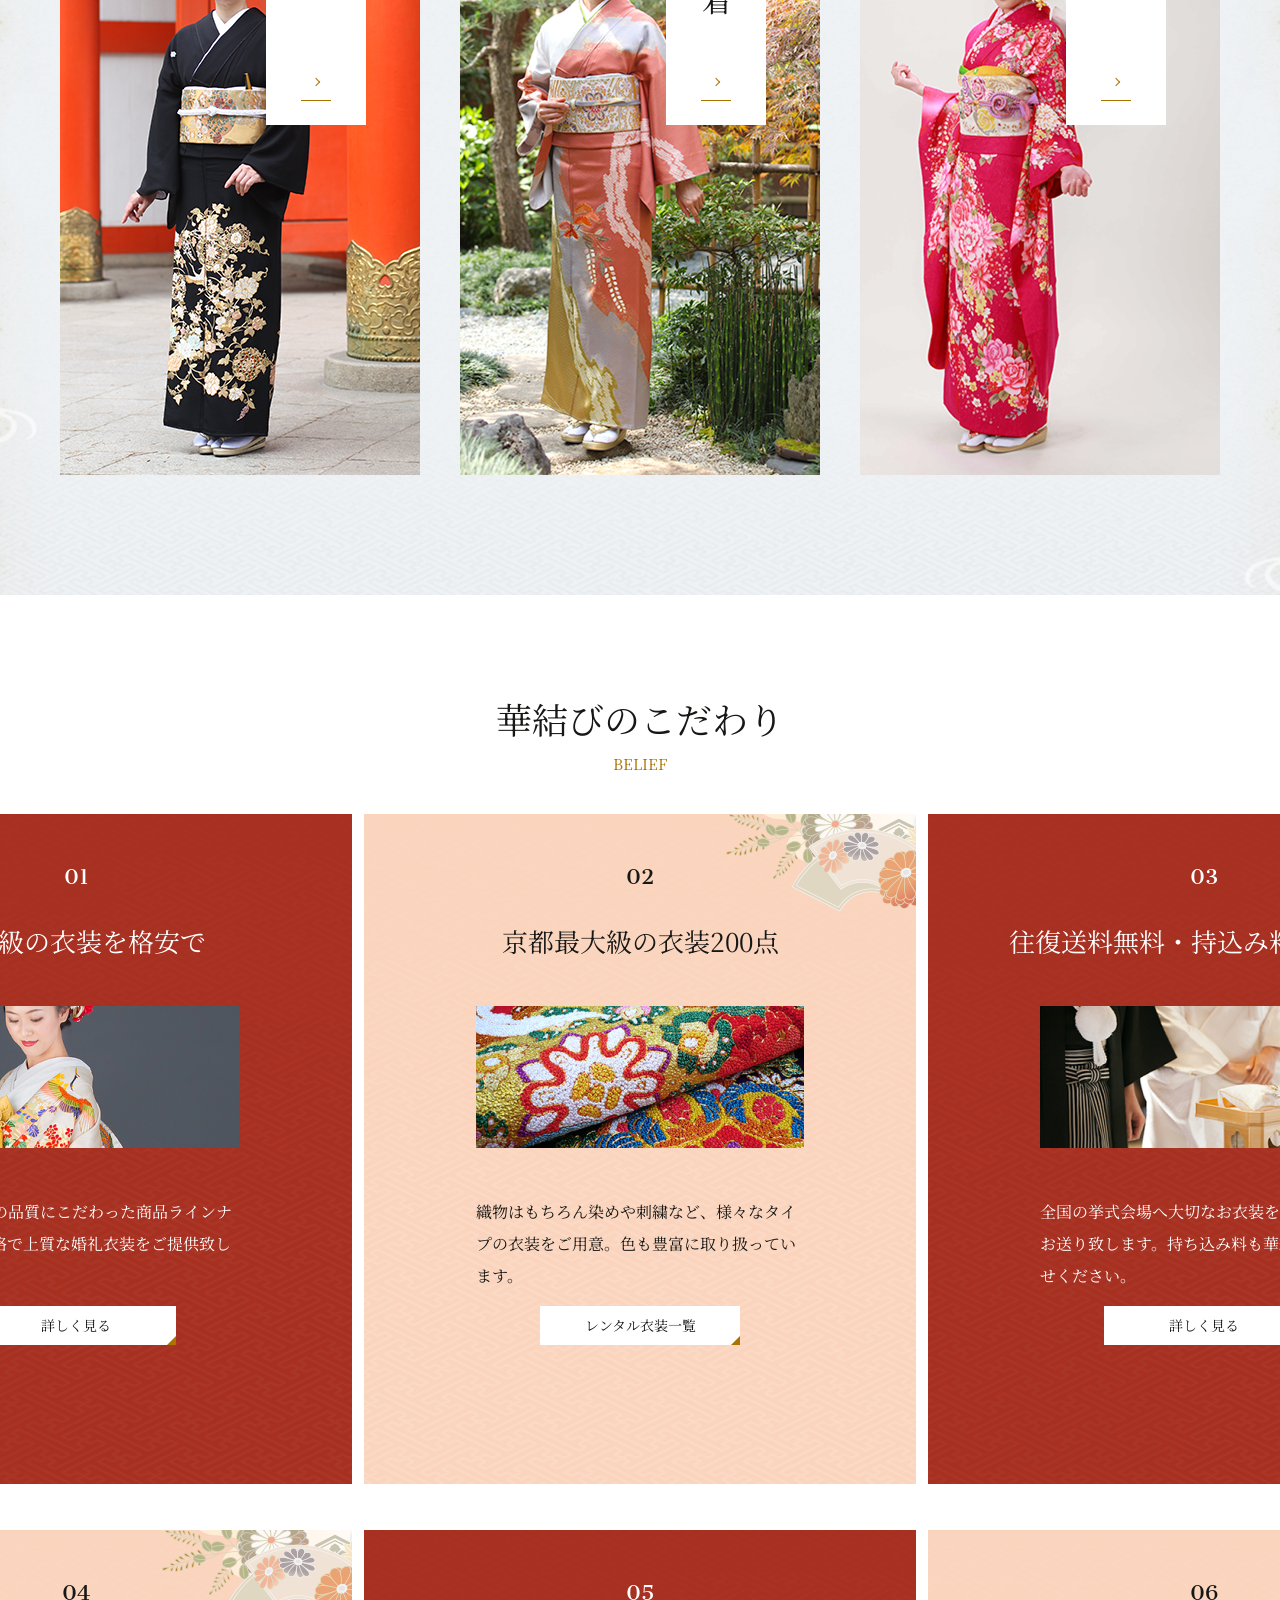
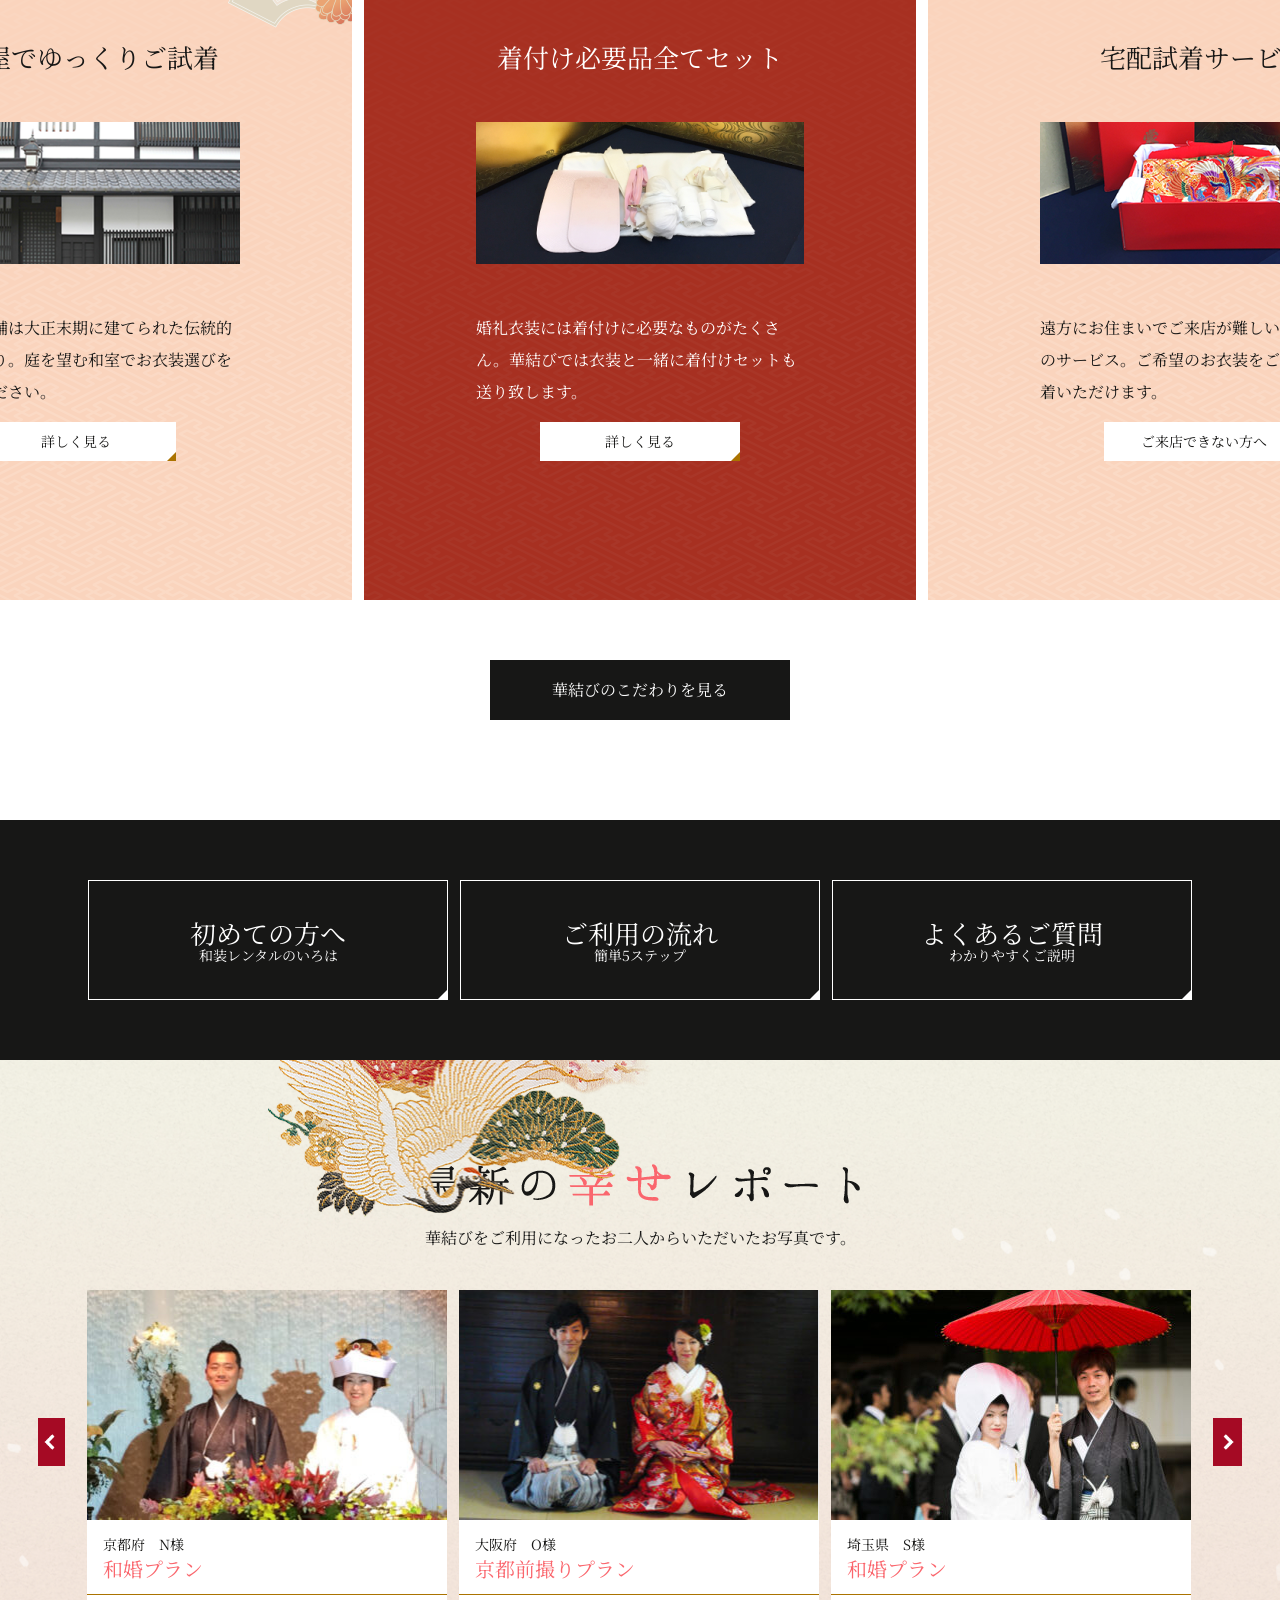
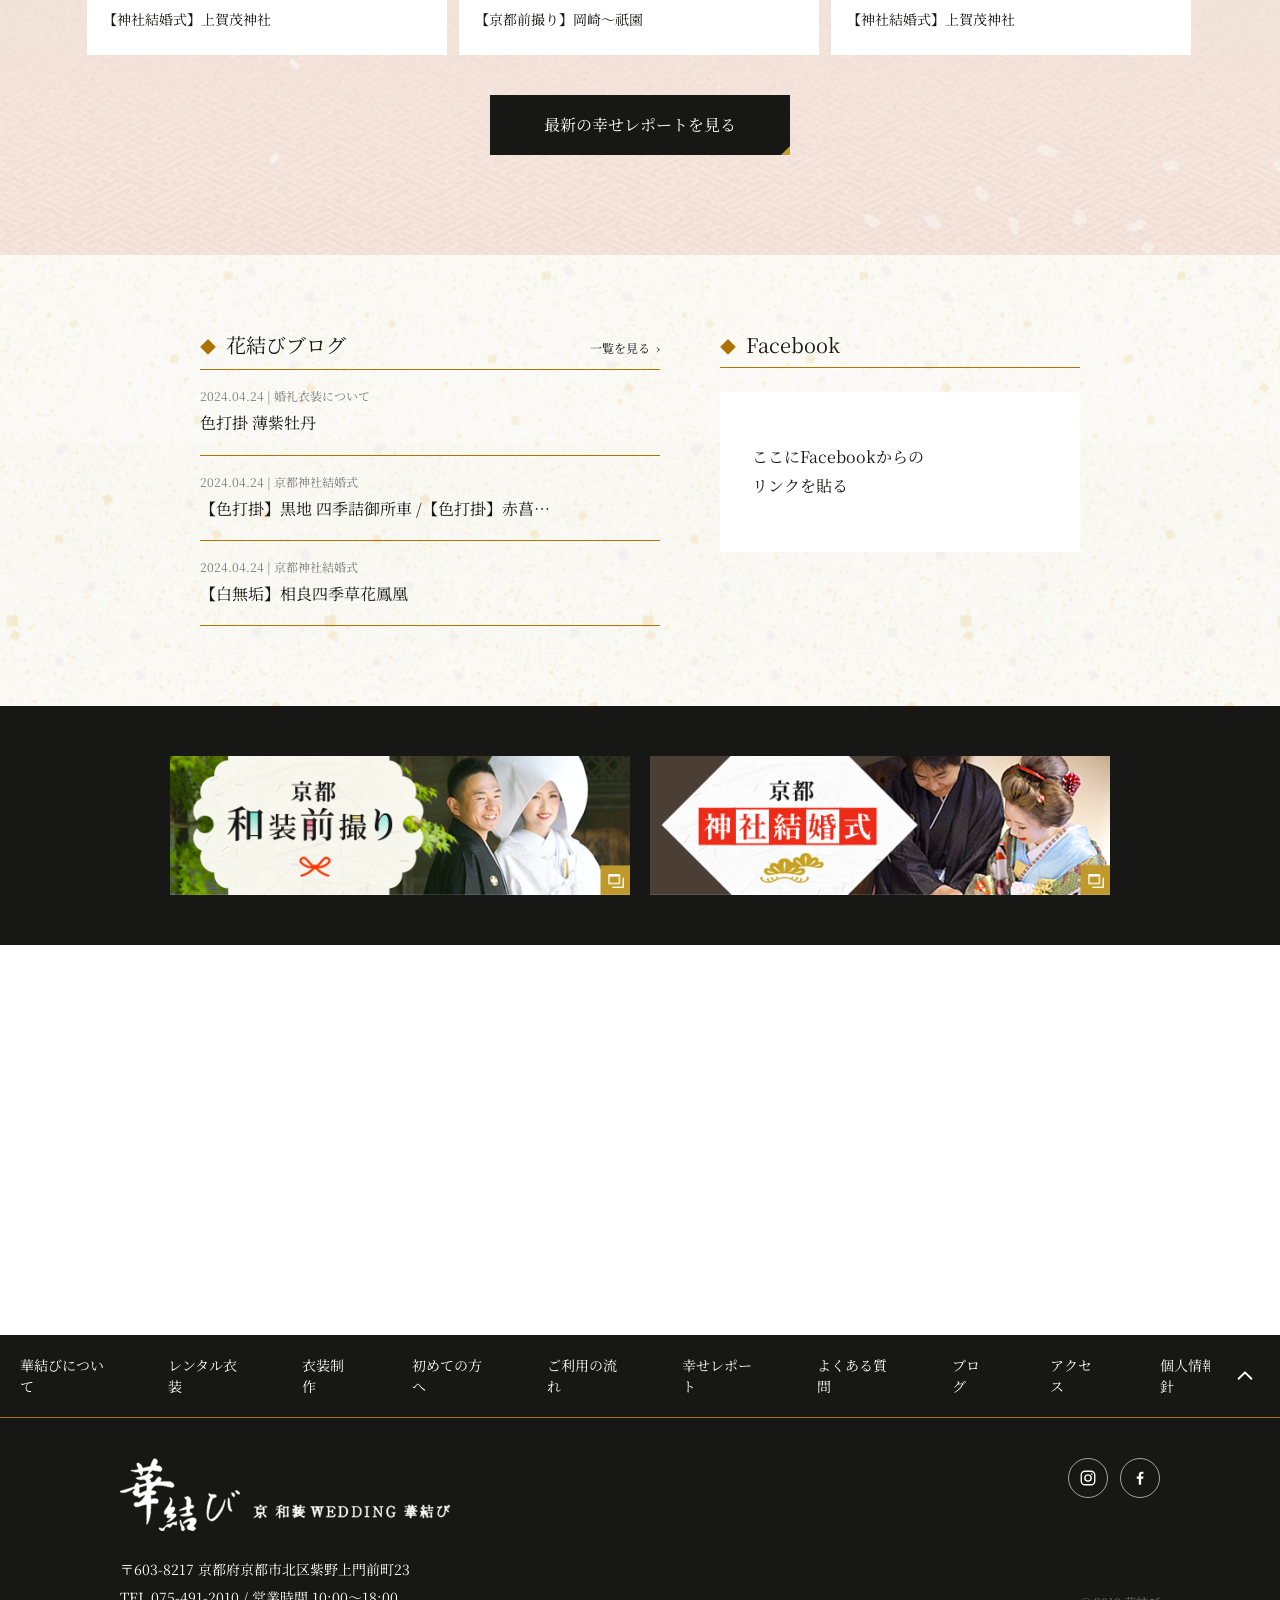
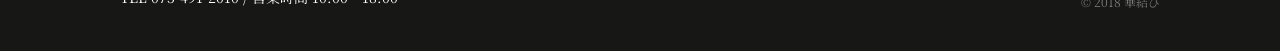
==== commit c72a6baa: "fix: 表記ゆれ「衣装製作」→「衣装制作」統一・privacy箇条書きマーカー調整 Co-Authored-By: Claude Opus 4.8 <noreply@anthropic.com>" ====
--- a/index.html
+++ b/index.html
@@ -399,7 +399,7 @@
       <ul class="l-footer__list">
         <li class="l-footer__item"><a href="pages/about.html">華結びについて</a></li>
         <li class="l-footer__item"><a href="pages/rental.html">レンタル衣装</a></li>
-        <li class="l-footer__item"><a href="pages/production.html">衣装製作</a></li>
+        <li class="l-footer__item"><a href="pages/production.html">衣装制作</a></li>
         <li class="l-footer__item"><a href="pages/first.html">初めての方へ</a></li>
         <li class="l-footer__item"><a href="pages/flow.html">ご利用の流れ</a></li>
         <li class="l-footer__item"><a href="pages/report.html">幸せレポート</a></li>
--- a/css/style.css
+++ b/css/style.css
@@ -2504,8 +2504,8 @@
   line-height: 3.2rem;
 }
 .p-privacy-list__bullet {
-  padding-left: 1.4rem;
-  text-indent: -1.4rem;
+  padding-left: 1.6rem;
+  text-indent: -1.6rem;
 }
 .p-privacy-list__bullet::before {
   content: "・";
